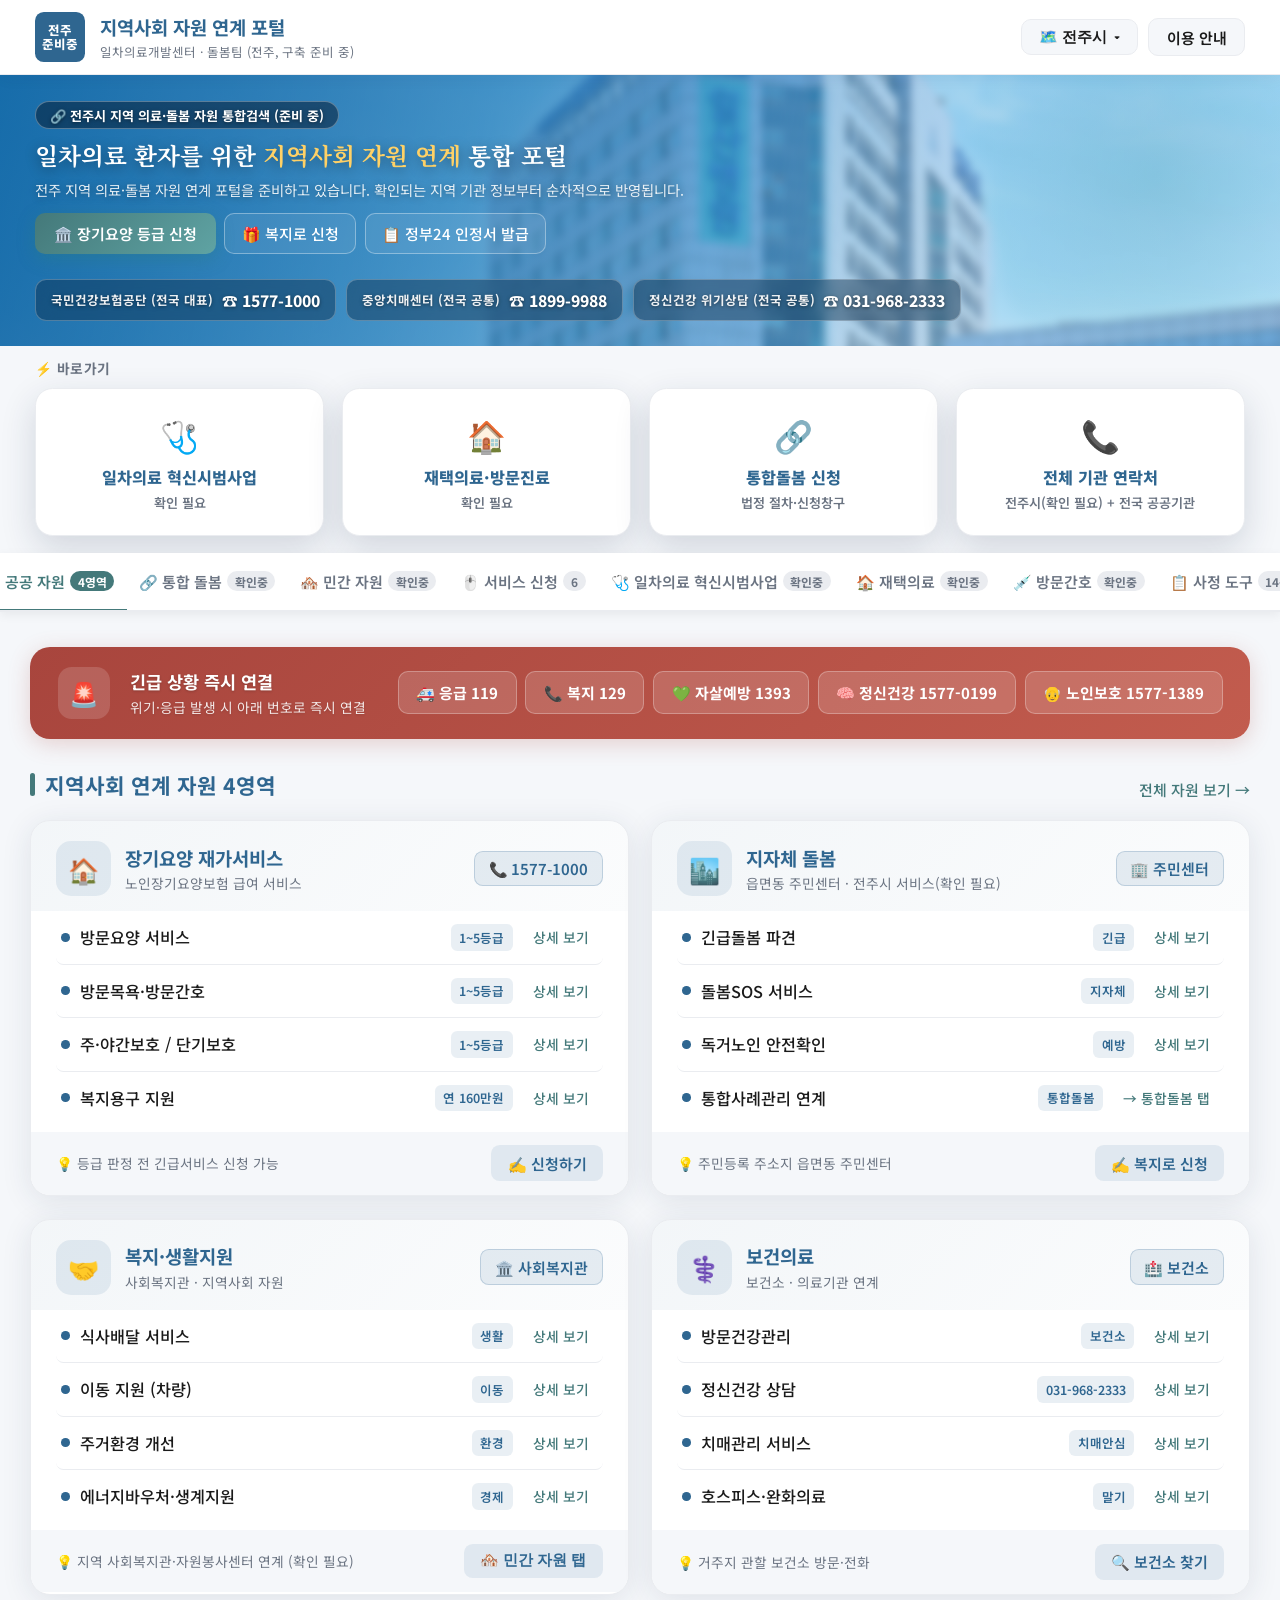
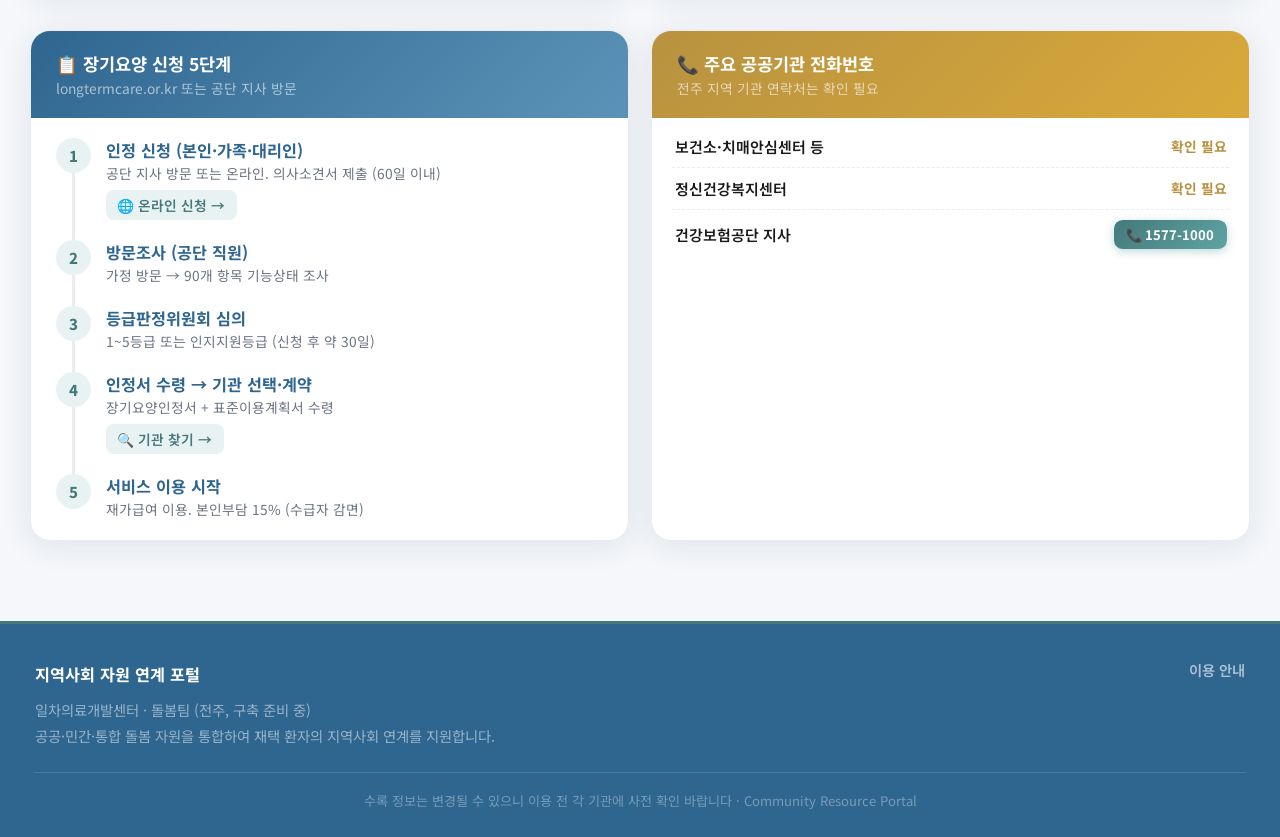
==== jeonju/index.html @ 1f4e1d6c "전주 지역 포털 틀(skeleton) 추가 - jeonju/index.html 신규 생성 — shared.css/shared.js 재사용 - 전주 지역 참여의원·방문간호센터 데이터" ====
<!DOCTYPE html>
<html lang="ko">
<head>
<meta charset="UTF-8">
<meta name="viewport" content="width=device-width, initial-scale=1.0">
<title>전주시 지역사회 의료·돌봄 자원 통합검색 (준비 중) | 일차의료개발센터 돌봄팀</title>
<meta name="description" content="전주시 지역사회 의료·돌봄 자원 통합검색 포털입니다. 현재 구축 준비 중이며, 확인되는 지역 기관 정보부터 순차적으로 반영됩니다.">
<link rel="canonical" href="https://primarycarelink.kr/jeonju/">
<meta property="og:type" content="website">
<meta property="og:site_name" content="전주시 지역사회 의료·돌봄 자원 통합검색">
<meta property="og:title" content="전주시 지역사회 의료·돌봄 자원 통합검색 (준비 중) | 일차의료개발센터 돌봄팀">
<meta property="og:description" content="전주시 지역사회 의료·돌봄 자원 통합검색 포털입니다. 현재 구축 준비 중이며, 확인되는 지역 기관 정보부터 순차적으로 반영됩니다.">
<meta property="og:url" content="https://primarycarelink.kr/jeonju/">
<meta property="og:locale" content="ko_KR">
<meta property="og:image" content="https://primarycarelink.kr/data/images/og_share_card.png">
<meta property="og:image:width" content="1200">
<meta property="og:image:height" content="630">
<meta name="twitter:card" content="summary_large_image">
<meta name="twitter:title" content="전주시 지역사회 의료·돌봄 자원 통합검색 (준비 중) | 일차의료개발센터 돌봄팀">
<meta name="twitter:description" content="전주시 지역사회 의료·돌봄 자원 통합검색 포털입니다. 현재 구축 준비 중이며, 확인되는 지역 기관 정보부터 순차적으로 반영됩니다.">
<meta name="twitter:image" content="https://primarycarelink.kr/data/images/og_share_card.png">
<link href="https://fonts.googleapis.com/css2?family=Noto+Sans+KR:wght@300;400;500;600;700;900&family=Noto+Serif+KR:wght@400;600;700&display=swap" rel="stylesheet">
<link rel="stylesheet" href="/shared.css">
</head>
<body>

<!-- 건강장수 스크리닝 결과지 전용 인쇄 영역 (화면에는 숨김, 인쇄 시에만 노출) -->
<div id="hcs-print-area" class="hcs-print-only"></div>

<!-- ──────── HEADER ──────── -->
<header>
  <div class="logo">
    <div style="width:40px;height:40px;border-radius:7px;background:var(--navy);display:flex;align-items:center;justify-content:center;color:white;font-size:10px;font-weight:800;text-align:center;line-height:1.1;">전주<br>준비중</div>
    <div class="logo-text">
      <div class="t1">지역사회 자원 연계 포털</div>
      <div class="t2">일차의료개발센터 · 돌봄팀 (전주, 구축 준비 중)</div>
    </div>
  </div>
  <div class="header-right">
    <div class="region-sel-wrap" style="position:relative;">
      <button class="h-btn" id="regionSelBtn" onclick="toggleRegionPanel(event)" style="display:inline-flex;align-items:center;gap:5px;">🗺️ 전주시 <span id="regionCaret" style="font-size:9px;">▾</span></button>
      <div id="regionPanel" class="region-panel" style="display:none;">
        <div class="region-panel-hd">지역을 선택하세요</div>
        <div class="region-panel-sub">전주시는 현재 구축 준비 중입니다 — 고양시는 실제 정보를 제공하고 있어요</div>
        <div class="region-map">
          <div class="region-pin" style="left:40%;top:17%;" onclick="pickRegion('고양시', true, '/')"><span class="region-dot"></span><span class="region-label">고양시</span></div>
          <div class="region-pin" style="left:48%;top:23%;" onclick="pickRegion('서울 성북구', false)"><span class="region-dot"></span><span class="region-label">성북구</span></div>
          <div class="region-pin" style="left:30%;top:25%;" onclick="pickRegion('인천 계양구', false)"><span class="region-dot"></span><span class="region-label">계양구</span></div>
          <div class="region-pin active" style="left:46%;top:57%;" onclick="pickRegion('전북 전주시', false)"><span class="region-dot"></span><span class="region-label">전주시</span></div>
          <div class="region-pin" style="left:34%;top:68%;" onclick="pickRegion('광주광역시 북구', false)"><span class="region-dot"></span><span class="region-label">광주 북구</span></div>
          <div class="region-pin" style="left:16%;top:81%;" onclick="pickRegion('광주광역시 광산구', false)"><span class="region-dot"></span><span class="region-label">광산구</span></div>
          <div class="region-pin" style="left:66%;top:80%;" onclick="pickRegion('부산 서구', false)"><span class="region-dot"></span><span class="region-label">부산 서구</span></div>
          <div class="region-pin" style="left:26%;top:96%;" onclick="pickRegion('제주도', false)"><span class="region-dot"></span><span class="region-label">제주도</span></div>
        </div>
        <div id="regionToast" class="region-toast" style="display:none;"></div>
        <div class="region-panel-note">● 활성 지역 &nbsp;&nbsp; ○ 준비 중 지역 — 추가되는 대로 순차 공개 예정입니다</div>
      </div>
    </div>
    <a class="h-btn" onclick="openModal('guide')">이용 안내</a>
  </div>
</header>

<!-- ──────── HERO ──────── -->
<div class="hero">
  <div class="hero-photo-bg"></div>
  <div class="hero-overlay"></div>
  <div class="hero-inner">
    <div class="hero-top">
      <div class="hero-left">
        <div class="hero-badge">🔗 전주시 지역 의료·돌봄 자원 통합검색 (준비 중)</div>
        <h1>일차의료 환자를 위한 <span>지역사회 자원 연계</span> 통합 포털</h1>
        <p class="hero-desc">전주 지역 의료·돌봄 자원 연계 포털을 준비하고 있습니다. 확인되는 지역 기관 정보부터 순차적으로 반영됩니다.</p>
        <div class="hero-btns">
          <a class="btn-p" href="https://www.longtermcare.or.kr/npbs/u/b/101/openLtcRcgtAplyPttnChoice.web" target="_blank">🏛️ 장기요양 등급 신청</a>
          <a class="btn-o" href="https://www.bokjiro.go.kr" target="_blank">🎁 복지로 신청</a>
          <a class="btn-o" href="https://www.gov.kr/portal/service/serviceInfo/B55092800030" target="_blank">📋 정부24 인정서 발급</a>
        </div>
      </div>
      <div class="hero-right">
        <div class="hero-contacts">
        <div class="qc-card">
          <div class="hc-label">📞 장기요양 신청·문의</div>
          <div class="hc-name">국민건강보험공단 (전국 대표)</div>
          <a class="hc-tel" href="tel:1577-1000">☎ 1577-1000</a>
        </div>
        <div class="qc-card">
          <div class="hc-label">🧠 치매상담콜센터</div>
          <div class="hc-name">중앙치매센터 (전국 공통)</div>
          <a class="hc-tel" href="tel:1899-9988">☎ 1899-9988</a>
        </div>
        <div class="qc-card">
          <div class="hc-label">💚 정신건강 위기상담</div>
          <div class="hc-name">정신건강 위기상담 (전국 공통)</div>
          <a class="hc-tel" href="tel:031-968-2333">☎ 031-968-2333</a>
        </div>
        </div>
      </div>
    </div>
  </div>
</div>

<!-- ──────── 빠른 메뉴 (히어로 하단에 겹치는 카드 행) ──────── -->
<div class="quick-access">
  <div class="qa-label-hd">⚡ 바로가기</div>
  <div class="qa-inner">
    <a class="qa-card" onclick="switchTab('pilot', document.querySelector('.tab-btn[data-tab=&quot;pilot&quot;]'));document.querySelector('.tabs-wrap').scrollIntoView({behavior:'smooth'})">
      <div class="qa-ico">🩺</div>
      <div class="qa-label">일차의료 혁신시범사업</div>
      <div class="qa-sub">확인 필요</div>
    </a>
    <a class="qa-card" onclick="switchTab('homecare', document.querySelector('.tab-btn[data-tab=&quot;homecare&quot;]'));document.querySelector('.tabs-wrap').scrollIntoView({behavior:'smooth'})">
      <div class="qa-ico">🏠</div>
      <div class="qa-label">재택의료·방문진료</div>
      <div class="qa-sub">확인 필요</div>
    </a>
    <a class="qa-card" onclick="switchTab('integrated', document.querySelector('.tab-btn[data-tab=&quot;integrated&quot;]'));document.querySelector('.tabs-wrap').scrollIntoView({behavior:'smooth'})">
      <div class="qa-ico">🔗</div>
      <div class="qa-label">통합돌봄 신청</div>
      <div class="qa-sub">법정 절차·신청창구</div>
    </a>
    <a class="qa-card" onclick="openModal('allContacts')">
      <div class="qa-ico">📞</div>
      <div class="qa-label">전체 기관 연락처</div>
      <div class="qa-sub">전주시(확인 필요) + 전국 공공기관</div>
    </a>
  </div>
</div>

<!-- ──────── TABS ──────── -->
<div class="tabs-wrap">
  <div class="tabs-inner">
    <button class="tab-btn active" data-tab="public" onclick="switchTab('public', this)">🏛️ 공공 자원 <span class="tab-count">4영역</span></button>
    <button class="tab-btn" data-tab="integrated" onclick="switchTab('integrated', this)">🔗 통합 돌봄 <span class="tab-count">확인중</span></button>
    <button class="tab-btn" data-tab="private" onclick="switchTab('private', this)">🏘️ 민간 자원 <span class="tab-count">확인중</span></button>
    <button class="tab-btn" data-tab="apply" onclick="switchTab('apply', this)">🖱️ 서비스 신청 <span class="tab-count">6</span></button>
    <button class="tab-btn" data-tab="pilot" onclick="switchTab('pilot', this)">🩺 일차의료 혁신시범사업 <span class="tab-count">확인중</span></button>
    <button class="tab-btn" data-tab="homecare" onclick="switchTab('homecare', this)">🏠 재택의료 <span class="tab-count">확인중</span></button>
    <button class="tab-btn" data-tab="visiting-nursing" onclick="switchTab('visiting-nursing', this)">💉 방문간호 <span class="tab-count">확인중</span></button>
    <button class="tab-btn" data-tab="assess" onclick="switchTab('assess', this)">📋 사정 도구 <span class="tab-count" id="assess-count-badge">14종</span></button>
  </div>
</div>

<!-- ──────── MAIN ──────── -->
<div class="main">

<!-- ━━━━━━━━━━━━━━━━━━━━━ 시범사업 참여 의원 TAB (§4-1 신설) ━━━━━━━━━━━━━━━━━━━━━ -->
<div class="tab-panel" id="tab-pilot">

  <!-- 안내 배너 -->
  <div class="hc-banner">
    <div class="hc-banner-icon">🩺</div>
    <div class="hc-banner-body">
      <div class="hc-banner-title">일차의료 혁신 시범사업 참여 의원 (12개소)</div>
      <div class="hc-banner-desc">전주 지역 일차의료 혁신 시범사업 참여 의원 명단은 아직 확인되지 않았습니다. <span style="color:var(--gold);font-weight:700;">확인 필요</span> — 거점지원기관과 참여 의원이 확인되는 대로 반영됩니다.</div>
      <div class="hc-banner-meta">
        <div class="hc-bm-item">📅 기준일 <b id="pc-asof">-</b></div>
        <div class="hc-bm-item">🏥 거점 <b>확인 필요</b></div>
        <div class="hc-bm-item">📚 출처 <b>일차의료개발센터 제공 명단</b></div>
        <div class="hc-bm-item">🔍 <a href="https://www.hira.or.kr/ra/spclMgtAdmInfm/spclMgtAdmInfm.do?pgmid=HIRAA030003000000" target="_blank" style="color:var(--navy-light);font-weight:700;text-decoration:underline;">전국 참여기관 추가 검색 (건강보험심사평가원)</a></div>
      </div>
      <div class="hc-banner-docs">
        📎 첨부파일
        <a class="doc-pill" href="/data/docs/primary_care_innovation_pilot_guideline_2026-09.pdf" download>📄 일차의료 혁신 시범사업 운영지침 (2026.9)</a>
      </div>
      <div style="margin-top:14px;padding-top:14px;border-top:1px dashed var(--gray-200);display:flex;gap:14px;align-items:center;flex-wrap:wrap;">
        <img src="/data/images/myhealth_record_app_qr.png" alt="나의건강기록 앱 설치 QR코드" style="width:104px;height:auto;border:1px solid var(--gray-200);border-radius:8px;flex-shrink:0;background:white;padding:3px;">
        <div style="min-width:0;flex:1;">
          <div style="font-size:12.5px;font-weight:700;color:var(--navy);margin-bottom:4px;">📱 참여 환자 필수 설치 — 나의건강기록 앱</div>
          <div style="font-size:11.5px;color:var(--gray-400);line-height:1.6;margin-bottom:6px;">시범사업 참여 환자는 본인 동의 기반 의료데이터 연계를 위해 '나의건강기록' 앱 설치·가입·동의가 필수입니다 (2G 등 설치 불가 단말기 사용자는 제외). QR 또는 아래 링크로 설치 안내를 확인하세요.</div>
          <div style="display:flex;gap:8px;flex-wrap:wrap;">
            <a class="doc-pill" href="https://www.myhealthway.go.kr/portal/" target="_blank">🌐 건강정보 고속도로</a>
            <a class="doc-pill" href="https://play.google.com/store/apps/details?id=or.kr.khis.phr" target="_blank">🤖 안드로이드</a>
            <a class="doc-pill" href="https://apps.apple.com/kr/app/id1580017428" target="_blank">🍎 아이폰</a>
          </div>
        </div>
      </div>
    </div>
  </div>

  <!-- 탭 내 빠른 이동 -->
  <div style="display:flex;gap:6px;flex-wrap:wrap;margin-bottom:18px;">
    <button class="hc-fbtn" onclick="document.getElementById('pc-sec-org').scrollIntoView({behavior:'smooth'})">🏥 기관안내</button>
    <button class="hc-fbtn" onclick="pcShowBizInfo()">📋 사업안내</button>
    <button class="hc-fbtn" onclick="document.getElementById('pc-sec-form').scrollIntoView({behavior:'smooth'})">📝 연계서식</button>
  </div>

  <!-- 사업안내 — 환자 중심 일차의료 서비스 제공 흐름도 (기본 접힘) -->
  <div id="pc-sec-biz" class="pc-cat-band" onclick="toggleBizInfo()" style="cursor:pointer;display:flex;justify-content:space-between;align-items:center;">
    <span>📋 사업안내</span><span id="pc-biz-arrow" style="font-size:11px;font-weight:600;">▶ 펼쳐서 보기</span>
  </div>
  <div id="pc-biz-content" style="display:none;">
  <div class="sec-hd"><div class="sec-title">🗺️ 환자 중심 일차의료 서비스 제공 흐름도</div></div>
  <div class="discharge-flow" style="margin-bottom:24px;">
    <p style="font-size:12px;color:var(--gray-400);margin-bottom:18px;">운영지침 기준 시범사업 참여 의원의 표준 진료 흐름입니다</p>
    <div class="discharge-steps">
      <div class="ds-step ds-step-c" style="--ds-c:var(--teal);">
        <div class="ds-circle bg-ts" style="border-color:var(--teal)">🤝</div>
        <div class="ds-title">① 환자 등록</div>
        <div class="ds-desc">동의서 작성</div>
        <div class="ds-meta">🏥 환자 등록</div>
      </div>
      <div class="ds-step ds-step-c" style="--ds-c:var(--purple);">
        <div class="ds-circle bg-ps" style="border-color:var(--purple)">📋</div>
        <div class="ds-title">② 포괄평가·계획수립</div>
        <div class="ds-desc">HCC 환자분류</div>
        <div class="ds-meta">🏢 거점: 계획수립 지원(다학제)</div>
      </div>
      <div class="ds-step ds-step-wide ds-step-c" style="--ds-c:var(--orange);">
        <div class="ds-title" style="margin-bottom:10px;">③ 건강·질환 관리</div>
        <div class="ds-subgrid">
          <div class="ds-subitem"><div class="ds-subitem-ico">🏃</div><div class="ds-subitem-lbl">건강예방<br>관리</div></div>
          <div class="ds-subitem"><div class="ds-subitem-ico">💊</div><div class="ds-subitem-lbl">질환/약물<br>관리</div></div>
          <div class="ds-subitem"><div class="ds-subitem-ico">📞</div><div class="ds-subitem-lbl">생활습관<br>관리</div></div>
          <div class="ds-subitem"><div class="ds-subitem-ico">🔁</div><div class="ds-subitem-lbl">진료의뢰/<br>연계</div></div>
          <div class="ds-subitem"><div class="ds-subitem-ico">🏠</div><div class="ds-subitem-lbl">방문서비스</div></div>
        </div>
      </div>
      <div class="ds-step ds-step-c" style="--ds-c:var(--navy);">
        <div class="ds-circle" style="background:rgba(47,102,144,.1);border-color:var(--navy)">🔗</div>
        <div class="ds-title">④ 지역사회 자원연계</div>
        <div class="ds-desc">돌봄 등 지역사회 자원 활용</div>
        <div class="ds-meta">🏥 자원 '차림표' 안내</div>
      </div>
    </div>
  </div>

  <!-- 사업안내 — 일차의료 제공 서비스 6종 (운영지침 기준) -->
  <div class="sec-hd"><div class="sec-title">🩺 일차의료 제공 서비스 (운영지침 기준 6종)</div></div>
  <div class="ic-service-grid" style="margin-bottom:24px;">
    <div class="ic-svc-card">
      <div class="ic-svc-ico">🏃</div>
      <div class="ic-svc-title">① 건강·예방관리</div>
      <div class="ic-svc-desc">건강검진 수검 독려·결과 상담, 연령·상태별 예방접종 안내, 적정 의료이용 기관 안내</div>
      <div class="ic-svc-tags"><span class="ic-tag bg-ts tc">예방</span><span class="ic-tag bg-ps pc">상담</span></div>
    </div>
    <div class="ic-svc-card">
      <div class="ic-svc-ico">💊</div>
      <div class="ic-svc-title">② 질환·약물 관리</div>
      <div class="ic-svc-desc">중복 처방·약물 상호작용 점검(DUR 활용), 복약 방법 교육 등 종합 약물 관리</div>
      <div class="ic-svc-tags"><span class="ic-tag bg-gds gdc">약물</span><span class="ic-tag bg-ts tc">관리</span></div>
    </div>
    <div class="ic-svc-card">
      <div class="ic-svc-ico">👥</div>
      <div class="ic-svc-title">③ 다학제 팀 교육·상담</div>
      <div class="ic-svc-desc">질환·운동·영양 등 생활습관 자가관리 1:1·1:N 교육, 가정 내 혈압·혈당 측정법 교육</div>
      <div class="ic-svc-tags"><span class="ic-tag bg-ps pc">교육</span><span class="ic-tag bg-cs cc">다학제</span></div>
    </div>
    <div class="ic-svc-card">
      <div class="ic-svc-ico">📞</div>
      <div class="ic-svc-title">④ 비대면 환자 관리</div>
      <div class="ic-svc-desc">전화·문자 등 쌍방향 비대면 상담, 생활습관 실천 모니터링, 야간·휴일 응급상황 1차 대응</div>
      <div class="ic-svc-tags"><span class="ic-tag bg-gs gc">비대면</span><span class="ic-tag bg-ps pc">모니터링</span></div>
    </div>
    <div class="ic-svc-card">
      <div class="ic-svc-ico">🔁</div>
      <div class="ic-svc-title">⑤ 적정기관 연계·조정</div>
      <div class="ic-svc-desc">거점지원기관과 직통 연락망 구축, 신속진료체계(Fast-track) 연계, 상위병원 퇴원 후 후속관리</div>
      <div class="ic-svc-tags"><span class="ic-tag bg-cs cc">연계</span><span class="ic-tag bg-ts tc">거점</span></div>
    </div>
    <div class="ic-svc-card">
      <div class="ic-svc-ico">🏠</div>
      <div class="ic-svc-title">⑥ 방문진료·간호</div>
      <div class="ic-svc-desc">거동불편·와상환자, 퇴원 후 집중관리 필요 환자 등에 방문진료·간호 제공</div>
      <div class="ic-svc-tags"><span class="ic-tag bg-gds gdc">방문</span><span class="ic-tag bg-gs gc">재택</span></div>
    </div>
  </div>
  <div class="ic-diagram-note" style="margin-bottom:24px;">📚 출처: 지역사회 일차의료 혁신 시범사업 운영지침(2026.9) — 자세한 내용은 위 첨부파일 참고</div>
  </div><!-- /pc-biz-content -->

  <!-- 통계 + 필터 바 -->
  <div id="pc-sec-org" class="pc-cat-band">🏥 기관안내</div>
  <div class="hc-statbar">
    <div class="hc-filter-row" style="flex-direction:column;align-items:stretch;gap:10px;border-top:none;padding-top:0;">
      <div class="pc-model-seg">
        <button class="pc-model-opt active" data-filter="model" data-val="협력" onclick="pcFilter('model','협력',this)">🏥 협력모형 (12)</button>
        <button class="pc-model-opt" data-filter="model" data-val="단독" onclick="pcFilter('model','단독',this)">🩺 단독모형 (1)</button>
      </div>
      <div class="pc-dist-row">
        <button class="hc-fbtn pc-dist-btn active" data-filter="dist" data-val="all" onclick="pcFilter('dist','all',this)">전체 구</button>
        <button class="hc-fbtn pc-dist-btn" data-filter="dist" data-val="덕양구" onclick="pcFilter('dist','덕양구',this)">덕양구</button>
        <button class="hc-fbtn pc-dist-btn" data-filter="dist" data-val="완산구" onclick="pcFilter('dist','완산구',this)">완산구</button>
        <button class="hc-fbtn pc-dist-btn" data-filter="dist" data-val="덕진구" onclick="pcFilter('dist','덕진구',this)">덕진구</button>
      </div>
    </div>
  </div>

  <div class="vn-toolbar">
    <input type="text" class="vn-search" id="pc-search-input" placeholder="🔍 병원명, 지역, 주소 검색" oninput="pcSearch(this.value)">
    <button class="pc-download-btn" onclick="pcDownloadCSV()">📥 다운로드</button>
  </div>

  <!-- 의원 리스트 (JS 렌더링) -->
  <div id="pc-render" style="padding:30px;text-align:center;color:var(--gray-400);font-size:12px;">불러오는 중…</div>

  <!-- 지역사회 자원 연계 서식 ([별지 제12호 서식] 연동) -->
  <div id="pc-sec-form" class="pc-cat-band">📝 연계서식</div>
  <div class="chk-card" style="margin-top:18px;">
    <div class="chk-hd ref-hd" style="display:flex;align-items:center;justify-content:space-between;gap:12px;flex-wrap:wrap;">
      <div><h3>📋 지역사회 자원 연계 서식</h3><p>[별지 제12호 서식] 연계 기관·사업 — 항목을 클릭하면 서식 상세 내용을 펼쳐 볼 수 있고, 화살표를 누르면 관련 정보로 바로 이동합니다</p></div>
      <a class="pc-download-btn" href="/data/docs/community_resource_linkage_form_12.pdf" target="_blank" style="text-decoration:none;white-space:nowrap;">🖨️ 공식 서식 인쇄(PDF)</a>
    </div>
    <div class="chk-body">

      <div class="ref-item2"><div class="ref-num">①</div><div class="ref-cont2" onclick="icToggleDetail(this,'rd1')"><div class="ref-ti">치매안심센터 <span class="ref-caret">▾</span></div><div class="ref-sub">치매 선별검사·등록관리·가족 지원</div></div><span class="ref-arrow2" onclick="openModal('dementia')">상세 보기 ›</span></div>
      <div class="ref-detail" id="rd1">
        <div class="ref-detail-ln">□ 치매안심센터 등록 안내 등 ※ 치매상담콜센터 ☎ <a href="tel:1899-9988">1899-9988</a></div>
        <div class="ref-detail-sub">(대상자 등록서비스, 치매조기검진서비스, 치매치료비지원, 배회인식표 제공, 조호물품 제공, 가족휴가제, 치매예방교실, 인지강화교실 등)</div>
      </div>

      <div class="ref-item2"><div class="ref-num">②</div><div class="ref-cont2" onclick="icToggleDetail(this,'rd2')"><div class="ref-ti">기초정신건강복지센터 <span class="ref-caret">▾</span></div><div class="ref-sub">정신건강 상담·사례관리</div></div><span class="ref-arrow2" onclick="openModal('mental')">상세 보기 ›</span></div>
      <div class="ref-detail" id="rd2">
        <div class="ref-detail-ln">□ 정신건강증진센터 안내 등 ※ 정신건강 위기상담전화 ☎ <a href="tel:1577-0199">1577-0199</a></div>
        <div class="ref-detail-sub">(맞춤형 마을건강센터, 정신질환자 조기발견, 사례관리 등)</div>
      </div>

      <div class="ref-item2"><div class="ref-num">③</div><div class="ref-cont2" onclick="icToggleDetail(this,'rd3')"><div class="ref-ti">다제약물관리사업 <span class="ref-caret">▾</span></div><div class="ref-sub">다약제 복용 점검·조정</div></div><span class="ref-arrow2" onclick="openModal('polypharmacy')">상세 보기 ›</span></div>
      <div class="ref-detail" id="rd3">
        <div class="ref-detail-ln">○ 다제약물관리사업 지역사회 모형 안내 ☎ <a href="tel:1577-1000">1577-1000</a></div>
        <div class="ref-detail-ln" style="margin-top:8px;">○ 다제약물관리사업 병원모형 연계</div>
      </div>

      <div class="ref-item2"><div class="ref-num">④</div><div class="ref-cont2" onclick="icToggleDetail(this,'rd4')"><div class="ref-ti">건강관리·예방사업 <span class="ref-caret">▾</span></div><div class="ref-sub">보건소 방문건강관리</div></div><span class="ref-arrow2" onclick="openModal('visit_health')">상세 보기 ›</span></div>
      <div class="ref-detail" id="rd4">
        <div class="ref-detail-sub">(예: 건강관리 사업, AI·IoT사업, 교육강좌 등)</div>
        <div class="ref-detail-ln" style="margin-top:4px;">□ 보건소　□ 행정복지센터　□ 관할 지자체(시청·구청·군청 등)</div>
      </div>

      <div class="ref-item2"><div class="ref-num">⑤</div><div class="ref-cont2" onclick="icToggleDetail(this,'rd5')"><div class="ref-ti">장기요양 인정신청 및 관련 제도 안내 <span class="ref-caret">▾</span></div><div class="ref-sub">신청 5단계 바로가기</div></div><span class="ref-arrow2" onclick="switchTab('public', document.querySelector('.tab-btn[data-tab=&quot;public&quot;]'));setTimeout(()=>icScrollTo('.proc-card'),350)">→ 공공 자원 탭 이동 ›</span></div>
      <div class="ref-detail" id="rd5">
        <div class="ref-detail-ln">□ 장기요양 인정신청 및 관련 제도 안내 ☎ <a href="tel:1577-1000">1577-1000</a></div>
        <div class="ref-detail-sub">(방문요양, 방문목욕, 주·야간보호, 단기보호, 복지용구 등)</div>
        <div class="ref-detail-ln" style="margin-top:4px;">□ 행정복지센터　□ 관할 지자체(시청·구청·군청 등)</div>
      </div>

      <div class="ref-item2"><div class="ref-num">⑥</div><div class="ref-cont2" onclick="icToggleDetail(this,'rd6')"><div class="ref-ti">일상생활돌봄 <span class="ref-caret">▾</span></div><div class="ref-sub">긴급돌봄·돌봄SOS·독거노인 안전확인</div></div><span class="ref-arrow2" onclick="switchTab('public', document.querySelector('.tab-btn[data-tab=&quot;public&quot;]'));setTimeout(()=>icScrollTo('#dom-livelihood'),350)">→ 공공 자원 탭 이동 ›</span></div>
      <div class="ref-detail" id="rd6">
        <div class="ref-detail-ln">□ 노인맞춤돌봄서비스(행정복지센터)</div>
        <div class="ref-detail-sub">(a) 안전지원(안부확인/안전점검/정보제공 서비스) · (b) 사회참여(여가활동/자조모임) · (c) 생활교육(인지활동/건강·영양교육 등) · (d) 일상생활지원(가사동원/신변돌봄 등) · (e) 특화서비스(자원연계 등) · (f) 보훈 단기가사(위기관리 단기집중 서비스 — 실행 가족돌봄위원회)</div>
        <div class="ref-detail-ln" style="margin-top:8px;">□ 가사·식사 지원 <span style="font-weight:400;color:var(--gray-400);">(□보건소 □행정복지센터 □관할 지자체)</span></div>
        <div class="ref-detail-ln">□ 개인위생 지원 <span style="font-weight:400;color:var(--gray-400);">(□보건소 □행정복지센터 □관할 지자체)</span></div>
        <div class="ref-detail-ln">□ 이동 지원 <span style="font-weight:400;color:var(--gray-400);">(□보건소 □행정복지센터 □관할 지자체)</span></div>
      </div>

      <div class="ref-item2"><div class="ref-num">⑦</div><div class="ref-cont2" onclick="icToggleDetail(this,'rd7')"><div class="ref-ti">기타 <span class="ref-caret">▾</span></div><div class="ref-sub">그 외 서비스 신청 안내</div></div><span class="ref-arrow2" onclick="switchTab('apply', document.querySelector('.tab-btn[data-tab=&quot;apply&quot;]'))">→ 서비스 신청 탭</span></div>
      <div class="ref-detail" id="rd7">
        <div class="ref-detail-ln">□ 돌봄통합사업 신청 <span style="font-weight:400;color:var(--gray-400);">(□행정복지센터 □건강보험공단)</span></div>
        <div class="ref-detail-ln">□ 장애인 지원 서비스 <span style="font-weight:400;color:var(--gray-400);">(□보건소 □행정복지센터 □관할 지자체)</span></div>
        <div class="ref-detail-ln">□ 주거환경개선 <span style="font-weight:400;color:var(--gray-400);">(□보건소 □행정복지센터 □관할 지자체)</span></div>
        <div class="ref-detail-ln">□ 기타 ( 　　　　 )</div>
      </div>

    </div>
  </div>

  <!-- 하단 안내 -->
  <div style="background:rgba(200,146,26,.07);border:1px solid rgba(200,146,26,.25);border-radius:11px;padding:14px 18px;margin-top:18px;font-size:11.5px;color:var(--text);line-height:1.7;">
    <b style="color:var(--gold);">💡 활용 안내</b><br>
    ① 환자 등록 → 건강위험평가 → 케어플랜 → 다학제팀 교육·상담 → 지역사회 연계의 흐름에서, 센터는 참여 의원의 <b>의뢰를 받아 본 포털의 자원과 연결</b>하는 거점 역할을 합니다.<br>
    ② 등록 대상(50세 이상 등)·관할 참여의원 이용 여부는 환자별로 직접 확인이 필요합니다.<br>
    ③ 구·주소 등 "확인 필요" 항목은 센터가 명단을 확정하는 대로 갱신됩니다. 전화 연결 전 반드시 소속 의원명을 먼저 확인해 주세요.
  </div>

</div><!-- /tab-pilot -->

<!-- ════════════════════════════
     탭 1: 공공 자원
════════════════════════════ -->
<div class="tab-panel active" id="tab-public">

  <!-- 긴급 배너 -->
  <div class="emg-banner">
    <div class="emg-icon">🚨</div>
    <div class="emg-text"><h3>긴급 상황 즉시 연결</h3><p>위기·응급 발생 시 아래 번호로 즉시 연결</p></div>
    <div class="emg-tels">
      <a class="emg-tel" href="tel:119">🚑 응급 119</a>
      <a class="emg-tel" href="tel:129">📞 복지 129</a>
      <a class="emg-tel" href="tel:1393">💚 자살예방 1393</a>
      <a class="emg-tel" href="tel:1577-0199">🧠 정신건강 1577-0199</a>
      <a class="emg-tel" href="tel:1577-1389">👴 노인보호 1577-1389</a>
    </div>
  </div>

  <!-- 4영역 카드 -->
  <div class="sec-hd">
    <div class="sec-title">지역사회 연계 자원 4영역</div>
    <a class="sec-link" onclick="openModal('allResources')">전체 자원 보기 →</a>
  </div>
  <div class="domain-grid mono-accent">

    <div class="dom-card">
      <div class="dom-hd" style="background:linear-gradient(135deg,rgba(42,127,127,.06),rgba(42,127,127,.02));">
        <div class="dom-ico bg-ts">🏠</div>
        <div><div class="dom-ti">장기요양 재가서비스</div><div class="dom-sub">노인장기요양보험 급여 서비스</div></div>
        <a class="dom-tel bg-ts tc" href="tel:1577-1000" style="border:1px solid rgba(42,127,127,.2);">📞 1577-1000</a>
      </div>
      <div class="dom-items">
        <div class="dom-item" onclick="openModal('visiting')"><div class="di-l"><div class="di-dot" style="background:var(--teal)"></div><div class="di-nm">방문요양 서비스</div></div><span class="di-tag bg-ts tc">1~5등급</span><span class="di-lk">상세 보기</span></div>
        <div class="dom-item" onclick="openModal('bath')"><div class="di-l"><div class="di-dot" style="background:var(--teal)"></div><div class="di-nm">방문목욕·방문간호</div></div><span class="di-tag bg-ts tc">1~5등급</span><span class="di-lk">상세 보기</span></div>
        <div class="dom-item" onclick="openModal('daycare')"><div class="di-l"><div class="di-dot" style="background:var(--teal)"></div><div class="di-nm">주·야간보호 / 단기보호</div></div><span class="di-tag bg-ts tc">1~5등급</span><span class="di-lk">상세 보기</span></div>
        <div class="dom-item" onclick="openModal('welfare_tool')"><div class="di-l"><div class="di-dot" style="background:var(--teal)"></div><div class="di-nm">복지용구 지원</div></div><span class="di-tag bg-ts tc">연 160만원</span><span class="di-lk">상세 보기</span></div>
      </div>
      <div class="dom-ft"><span class="dom-ft-txt">💡 등급 판정 전 긴급서비스 신청 가능</span><a class="dom-apply bg-ts tc" href="https://www.longtermcare.or.kr/npbs/u/b/101/openLtcRcgtAplyPttnChoice.web" target="_blank">✍️ 신청하기</a></div>
    </div>

    <div class="dom-card" id="dom-livelihood">
      <div class="dom-hd" style="background:linear-gradient(135deg,rgba(106,74,138,.06),rgba(106,74,138,.02));">
        <div class="dom-ico bg-ps">🏙️</div>
        <div><div class="dom-ti">지자체 돌봄</div><div class="dom-sub">읍면동 주민센터 · 전주시 서비스(확인 필요)</div></div>
        <span class="dom-tel bg-ps pc" style="border:1px solid rgba(106,74,138,.2);">🏢 주민센터</span>
      </div>
      <div class="dom-items">
        <div class="dom-item" onclick="openModal('emergency_care')"><div class="di-l"><div class="di-dot" style="background:var(--purple)"></div><div class="di-nm">긴급돌봄 파견</div></div><span class="di-tag bg-ps pc">긴급</span><span class="di-lk">상세 보기</span></div>
        <div class="dom-item" onclick="openModal('care_sos')"><div class="di-l"><div class="di-dot" style="background:var(--purple)"></div><div class="di-nm">돌봄SOS 서비스</div></div><span class="di-tag bg-ps pc">지자체</span><span class="di-lk">상세 보기</span></div>
        <div class="dom-item" onclick="openModal('elderly_check')"><div class="di-l"><div class="di-dot" style="background:var(--purple)"></div><div class="di-nm">독거노인 안전확인</div></div><span class="di-tag bg-ps pc">예방</span><span class="di-lk">상세 보기</span></div>
        <div class="dom-item" onclick="switchTab('integrated', document.querySelector('.tab-btn[data-tab=&quot;integrated&quot;]'));document.querySelector('.tabs-wrap').scrollIntoView()"><div class="di-l"><div class="di-dot" style="background:var(--purple)"></div><div class="di-nm">통합사례관리 연계</div></div><span class="di-tag bg-ps pc">통합돌봄</span><span class="di-lk">→ 통합돌봄 탭</span></div>
      </div>
      <div class="dom-ft"><span class="dom-ft-txt">💡 주민등록 주소지 읍면동 주민센터</span><a class="dom-apply bg-ps pc" href="https://www.bokjiro.go.kr" target="_blank">✍️ 복지로 신청</a></div>
    </div>

    <div class="dom-card">
      <div class="dom-hd" style="background:linear-gradient(135deg,rgba(58,122,90,.06),rgba(58,122,90,.02));">
        <div class="dom-ico bg-gs">🤝</div>
        <div><div class="dom-ti">복지·생활지원</div><div class="dom-sub">사회복지관 · 지역사회 자원</div></div>
        <span class="dom-tel bg-gs gc" style="border:1px solid rgba(58,122,90,.2);">🏛️ 사회복지관</span>
      </div>
      <div class="dom-items">
        <div class="dom-item" onclick="openModal('meal')"><div class="di-l"><div class="di-dot" style="background:var(--green)"></div><div class="di-nm">식사배달 서비스</div></div><span class="di-tag bg-gs gc">생활</span><span class="di-lk">상세 보기</span></div>
        <div class="dom-item" onclick="openModal('transport')"><div class="di-l"><div class="di-dot" style="background:var(--green)"></div><div class="di-nm">이동 지원 (차량)</div></div><span class="di-tag bg-gs gc">이동</span><span class="di-lk">상세 보기</span></div>
        <div class="dom-item" onclick="openModal('housing')"><div class="di-l"><div class="di-dot" style="background:var(--green)"></div><div class="di-nm">주거환경 개선</div></div><span class="di-tag bg-gs gc">환경</span><span class="di-lk">상세 보기</span></div>
        <div class="dom-item" onclick="openModal('energy')"><div class="di-l"><div class="di-dot" style="background:var(--green)"></div><div class="di-nm">에너지바우처·생계지원</div></div><span class="di-tag bg-gs gc">경제</span><span class="di-lk">상세 보기</span></div>
      </div>
      <div class="dom-ft"><span class="dom-ft-txt">💡 지역 사회복지관·자원봉사센터 연계 (확인 필요)</span><button class="dom-apply bg-gs gc" style="border:none;cursor:pointer;" onclick="switchTab('private', document.querySelector('.tab-btn[data-tab=&quot;private&quot;]'));document.querySelector('.tabs-wrap').scrollIntoView()">🏘️ 민간 자원 탭</button></div>
    </div>

    <div class="dom-card">
      <div class="dom-hd" style="background:linear-gradient(135deg,rgba(200,151,42,.06),rgba(200,151,42,.02));">
        <div class="dom-ico bg-gds">⚕️</div>
        <div><div class="dom-ti">보건의료</div><div class="dom-sub">보건소 · 의료기관 연계</div></div>
        <span class="dom-tel bg-gds gdc" style="border:1px solid rgba(200,151,42,.2);">🏥 보건소</span>
      </div>
      <div class="dom-items">
        <div class="dom-item" onclick="openModal('visit_health')"><div class="di-l"><div class="di-dot" style="background:var(--gold)"></div><div class="di-nm">방문건강관리</div></div><span class="di-tag bg-gds gdc">보건소</span><span class="di-lk">상세 보기</span></div>
        <div class="dom-item" onclick="openModal('mental')"><div class="di-l"><div class="di-dot" style="background:var(--gold)"></div><div class="di-nm">정신건강 상담</div></div><span class="di-tag bg-gds gdc">031-968-2333</span><span class="di-lk">상세 보기</span></div>
        <div class="dom-item" onclick="openModal('dementia')"><div class="di-l"><div class="di-dot" style="background:var(--gold)"></div><div class="di-nm">치매관리 서비스</div></div><span class="di-tag bg-gds gdc">치매안심</span><span class="di-lk">상세 보기</span></div>
        <div class="dom-item" onclick="openModal('hospice')"><div class="di-l"><div class="di-dot" style="background:var(--gold)"></div><div class="di-nm">호스피스·완화의료</div></div><span class="di-tag bg-gds gdc">말기</span><span class="di-lk">상세 보기</span></div>
      </div>
      <div class="dom-ft"><span class="dom-ft-txt">💡 거주지 관할 보건소 방문·전화</span><a class="dom-apply bg-gds gdc" href="https://health.kdca.go.kr" target="_blank">🔍 보건소 찾기</a></div>
    </div>

  </div><!-- /domain-grid -->

  <!-- 장기요양 절차 + 체크리스트 -->
  <div class="bottom-row">
    <div class="proc-card">
      <div class="proc-hd"><h3>📋 장기요양 신청 5단계</h3><p>longtermcare.or.kr 또는 공단 지사 방문</p></div>
      <div class="proc-steps">
        <div class="st-item"><div class="st-num bg-ts tc">1</div><div class="st-cont"><div class="st-ti">인정 신청 (본인·가족·대리인)</div><div class="st-desc">공단 지사 방문 또는 온라인. 의사소견서 제출 (60일 이내)</div><a class="st-act bg-ts tc" href="https://www.longtermcare.or.kr/npbs/u/b/101/openLtcRcgtAplyPttnChoice.web" target="_blank">🌐 온라인 신청 →</a></div></div>
        <div class="st-item"><div class="st-num bg-ts tc">2</div><div class="st-cont"><div class="st-ti">방문조사 (공단 직원)</div><div class="st-desc">가정 방문 → 90개 항목 기능상태 조사</div></div></div>
        <div class="st-item"><div class="st-num bg-ts tc">3</div><div class="st-cont"><div class="st-ti">등급판정위원회 심의</div><div class="st-desc">1~5등급 또는 인지지원등급 (신청 후 약 30일)</div></div></div>
        <div class="st-item"><div class="st-num bg-ts tc">4</div><div class="st-cont"><div class="st-ti">인정서 수령 → 기관 선택·계약</div><div class="st-desc">장기요양인정서 + 표준이용계획서 수령</div><a class="st-act bg-ts tc" href="https://www.longtermcare.or.kr" target="_blank">🔍 기관 찾기 →</a></div></div>
        <div class="st-item"><div class="st-num bg-ts tc">5</div><div class="st-cont"><div class="st-ti">서비스 이용 시작</div><div class="st-desc">재가급여 이용. 본인부담 15% (수급자 감면)</div></div></div>
      </div>
    </div>
    <div class="chk-card">
      <div class="chk-hd" style="background:linear-gradient(135deg,var(--gold),#d9a93a);"><h3>📞 주요 공공기관 전화번호</h3><p>전주 지역 기관 연락처는 확인 필요</p></div>
      <div class="chk-body" style="padding:6px 16px;">
        <div class="gy-mini-row"><span class="gy-mini-name">보건소·치매안심센터 등</span><span style="color:var(--gold);font-weight:700;font-size:11px;">확인 필요</span></div>
        <div class="gy-mini-row"><span class="gy-mini-name">정신건강복지센터</span><span style="color:var(--gold);font-weight:700;font-size:11px;">확인 필요</span></div>
        <div class="gy-mini-row"><span class="gy-mini-name">건강보험공단 지사</span><a class="hc-act tel" href="tel:1577-1000">📞 1577-1000</a></div>
      </div>
    </div>
  </div>

</div><!-- /tab-public -->


<!-- ════════════════════════════
     탭 2: 통합 돌봄
════════════════════════════ -->
<div class="tab-panel" id="tab-integrated">
<div class="chk-card" style="margin:18px 0;">
    <div class="chk-hd" style="background:linear-gradient(135deg,var(--gold),#d9a93a);"><h3>🚧 통합 돌봄 — 준비 중</h3><p>전주 지역 정보가 확인되는 대로 이 영역에 반영될 예정입니다.</p></div>
    <div class="chk-body">
      <div class="info-row"><div class="info-label">현재 상태</div><div class="info-val"><span style="color:var(--gold);font-weight:700;">확인 필요</span> — 아직 전주 지역의 실제 기관·서비스 정보가 확인되지 않았습니다.</div></div>
      <div class="info-row"><div class="info-label">전국 공통 제도</div><div class="info-val">장기요양·복지로 등 전국 공통 제도는 상단 "서비스 신청" 탭에서 확인하실 수 있습니다.</div></div>
    </div>
  </div>

</div><!-- /tab-integrated -->


<!-- ════════════════════════════
     탭 3: 민간 자원
════════════════════════════ -->
<div class="tab-panel" id="tab-private">
<div class="chk-card" style="margin:18px 0;">
    <div class="chk-hd" style="background:linear-gradient(135deg,var(--gold),#d9a93a);"><h3>🚧 민간 자원 — 준비 중</h3><p>전주 지역 정보가 확인되는 대로 이 영역에 반영될 예정입니다.</p></div>
    <div class="chk-body">
      <div class="info-row"><div class="info-label">현재 상태</div><div class="info-val"><span style="color:var(--gold);font-weight:700;">확인 필요</span> — 아직 전주 지역의 실제 기관·서비스 정보가 확인되지 않았습니다.</div></div>
      <div class="info-row"><div class="info-label">전국 공통 제도</div><div class="info-val">장기요양·복지로 등 전국 공통 제도는 상단 "서비스 신청" 탭에서 확인하실 수 있습니다.</div></div>
    </div>
  </div>

</div><!-- /tab-private -->


<!-- ════════════════════════════
     탭 4: 서비스 신청
════════════════════════════ -->
<div class="tab-panel" id="tab-apply">

  <div style="margin-bottom:20px;">
    <div class="sec-hd"><div class="sec-title">🔗 온라인 서비스 신청 바로가기</div><span style="font-size:12px;color:var(--gray-400);">클릭 시 해당 사이트로 이동</span></div>
    <div class="apply-grid">
      <a class="apply-card" href="https://www.longtermcare.or.kr/npbs/u/b/101/openLtcRcgtAplyPttnChoice.web" target="_blank" style="border-color:rgba(42,127,127,.28);">
        <div class="ac-ico">🏥</div><div class="ac-ti">장기요양 등급 신청</div>
        <div class="ac-desc">공단 홈페이지 — 신규·갱신 신청 (공동인증서 필요)</div>
        <div class="ac-badge bg-ts tc">longtermcare.or.kr</div>
      </a>
      <a class="apply-card" href="https://www.gov.kr/portal/service/serviceInfo/B55092800030" target="_blank" style="border-color:rgba(26,46,74,.18);">
        <div class="ac-ico">📋</div><div class="ac-ti">정부24 — 인정서 발급</div>
        <div class="ac-desc">장기요양 인정서 온라인 발급·조회 (등급 판정 후)</div>
        <div class="ac-badge bg-ns nc">gov.kr</div>
      </a>
      <a class="apply-card" href="https://www.bokjiro.go.kr" target="_blank" style="border-color:rgba(106,74,138,.18);">
        <div class="ac-ico">🎁</div><div class="ac-ti">복지로 — 복지급여 신청</div>
        <div class="ac-desc">돌봄SOS·기초생활·장애인 지원 통합 온라인 신청</div>
        <div class="ac-badge bg-ps pc">bokjiro.go.kr</div>
      </a>
      <a class="apply-card" href="https://www.nid.or.kr" target="_blank" style="border-color:rgba(200,151,42,.18);">
        <div class="ac-ico">🧠</div><div class="ac-ti">치매안심센터 서비스</div>
        <div class="ac-desc">치매 조기검진·치료비 지원·배회감지기·가족 교육</div>
        <div class="ac-badge bg-gds gdc">nid.or.kr</div>
      </a>
      <a class="apply-card" href="https://www.longtermcare.or.kr" target="_blank" style="border-color:rgba(42,127,127,.18);">
        <div class="ac-ico">🔍</div><div class="ac-ti">장기요양 기관 찾기</div>
        <div class="ac-desc">전국 방문요양·주야간보호·요양원 기관 검색</div>
        <div class="ac-badge bg-ts tc">longtermcare.or.kr</div>
      </a>
      <a class="apply-card" href="https://www.hospice.go.kr" target="_blank" style="border-color:rgba(58,122,90,.18);">
        <div class="ac-ico">🕊️</div><div class="ac-ti">호스피스 완화의료</div>
        <div class="ac-desc">입원형·가정형·자문형 호스피스 전문기관 찾기</div>
        <div class="ac-badge bg-gs gc">hospice.go.kr</div>
      </a>
      <a class="apply-card" href="https://blog.naver.com/mohw2016/223491886918" target="_blank" style="border-color:rgba(184,50,50,.18);display:flex;gap:12px;align-items:flex-start;">
        <img src="/data/images/welfare_crisis_alert_qr.png" alt="복지위기알림 앱 QR코드" style="width:88px;height:88px;border-radius:6px;flex-shrink:0;background:white;padding:4px;border:1px solid var(--gray-200);">
        <div style="min-width:0;">
          <div class="ac-ti">🚨 복지위기알림 앱</div>
          <div class="ac-desc">나와 이웃의 위기상황을 QR 스캔으로 빠르게 신고 — 행정복지센터로 즉시 연계</div>
          <div class="ac-badge bg-cs cc">QR 스캔으로 설치 · 눌러서 안내 보기</div>
        </div>
      </a>
    </div>
  </div>

  <!-- 전화 신청 연락처 -->
  <div class="sec-hd"><div class="sec-title">📞 전화 신청·문의 연락처</div></div>
  <div class="goyang-grid">
    <div class="gy-card"><div class="gy-top"><div><div class="gy-name">장기요양 신청·문의</div><div class="gy-addr">국민건강보험공단</div></div><span class="gy-cat bg-ts tc">전국</span></div><div class="gy-btns"><a class="gy-tel bg-ts tc" href="tel:1577-1000">📞 1577-1000</a></div></div>
    <div class="gy-card"><div class="gy-top"><div><div class="gy-name">복지·긴급복지 신청</div><div class="gy-addr">보건복지상담센터</div></div><span class="gy-cat bg-ps pc">전국</span></div><div class="gy-btns"><a class="gy-tel bg-ps pc" href="tel:129">📞 129</a></div></div>
    <div class="gy-card"><div class="gy-top"><div><div class="gy-name">치매 상담·안심센터</div><div class="gy-addr">중앙치매센터</div></div><span class="gy-cat bg-gds gdc">전국</span></div><div class="gy-btns"><a class="gy-tel bg-gds gdc" href="tel:1899-9988">📞 1899-9988</a></div></div>
    <div class="gy-card"><div class="gy-top"><div><div class="gy-name">정신건강 위기상담</div><div class="gy-addr">정신건강 위기상담전화</div></div><span class="gy-cat bg-cs cc">24시간</span></div><div class="gy-btns"><a class="gy-tel bg-cs cc" href="tel:1577-0199">📞 1577-0199</a></div></div>
    <div class="gy-card"><div class="gy-top"><div><div class="gy-name">자살예방상담</div><div class="gy-addr">자살예방상담전화</div></div><span class="gy-cat bg-cs cc">24시간</span></div><div class="gy-btns"><a class="gy-tel bg-cs cc" href="tel:1393">📞 1393</a></div></div>
    <div class="gy-card"><div class="gy-top"><div><div class="gy-name">호스피스 안내</div><div class="gy-addr">중앙호스피스센터</div></div><span class="gy-cat bg-gs gc">전국</span></div><div class="gy-btns"><a class="gy-tel bg-gs gc" href="tel:1833-4673">📞 1833-4673</a></div></div>
  </div>

</div><!-- /tab-apply -->


<!-- ════════════════════════════
     탭 5: 사정 도구
════════════════════════════ -->
<div class="tab-panel" id="tab-assess">

  <!-- 전체 현황 바 -->
  <div class="assess-summary-bar">
    <div class="asb-title">📊 검사 현황 — 클릭하여 해당 검사로 이동</div>
    <div class="asb-chips" id="asb-chips">
      <div class="asb-chip" onclick="showAssess('mmse')" id="chip-mmse"><span>MMSE-K</span><span class="asb-chip-num" id="chip-num-mmse">—</span></div>
      <div class="asb-chip" onclick="showAssess('adl')"  id="chip-adl"><span>ADL</span><span class="asb-chip-num" id="chip-num-adl">—</span></div>
      <div class="asb-chip" onclick="showAssess('iadl')" id="chip-iadl"><span>IADL</span><span class="asb-chip-num" id="chip-num-iadl">—</span></div>
      <div class="asb-chip" onclick="showAssess('mna')"  id="chip-mna"><span>MNA</span><span class="asb-chip-num" id="chip-num-mna">—</span></div>
      <div class="asb-chip" onclick="showAssess('gds')"  id="chip-gds"><span>GDS-15</span><span class="asb-chip-num" id="chip-num-gds">—</span></div>
      <div class="asb-chip" onclick="showAssess('fall')" id="chip-fall"><span>낙상위험</span><span class="asb-chip-num" id="chip-num-fall">—</span></div>
      <div class="asb-chip" onclick="showAssess('phq')"  id="chip-phq"><span>PHQ-9</span><span class="asb-chip-num" id="chip-num-phq">—</span></div>
      <div class="asb-chip" onclick="showAssess('nrs')"  id="chip-nrs"><span>통증NRS</span><span class="asb-chip-num" id="chip-num-nrs">—</span></div>
      <div class="asb-chip" onclick="showAssess('smcq')" id="chip-smcq"><span>SMCQ</span><span class="asb-chip-num" id="chip-num-smcq">—</span></div>
      <div class="asb-chip" onclick="showAssess('braden')" id="chip-braden"><span>Braden</span><span class="asb-chip-num" id="chip-num-braden">—</span></div>
      <div class="asb-chip" onclick="showAssess('frail')" id="chip-frail"><span>K-FRAIL</span><span class="asb-chip-num" id="chip-num-frail">—</span></div>
      <div class="asb-chip" onclick="showAssess('cam')" id="chip-cam"><span>CAM</span><span class="asb-chip-num" id="chip-num-cam">—</span></div>
      <div class="asb-chip" onclick="showAssess('tug')" id="chip-tug"><span>TUG</span><span class="asb-chip-num" id="chip-num-tug">—</span></div>
      <button onclick="atPrintReport()" style="margin-left:auto;padding:5px 13px;border:1.5px solid var(--teal);border-radius:8px;background:rgba(42,127,127,.07);color:var(--teal);font-size:11px;font-weight:700;cursor:pointer;font-family:inherit;">🖨️ 결과 인쇄</button>
    </div>
  </div>

  <div class="assess-wrap">
    <!-- 사이드바 -->
    <div class="assess-sidebar">
      <button class="assess-nav-btn a-active" onclick="showAssess('mmse')" id="anb-mmse">🧠 MMSE-K<span class="anb-score" id="ans-mmse">—</span></button>
      <button class="assess-nav-btn" onclick="showAssess('adl')"  id="anb-adl">🚶 ADL<span class="anb-score" id="ans-adl">—</span></button>
      <button class="assess-nav-btn" onclick="showAssess('iadl')" id="anb-iadl">🏠 IADL<span class="anb-score" id="ans-iadl">—</span></button>
      <button class="assess-nav-btn" onclick="showAssess('mna')"  id="anb-mna">🍽️ MNA<span class="anb-score" id="ans-mna">—</span></button>
      <button class="assess-nav-btn" onclick="showAssess('gds')"  id="anb-gds">💙 GDS-15<span class="anb-score" id="ans-gds">—</span></button>
      <button class="assess-nav-btn" onclick="showAssess('fall')" id="anb-fall">⚠️ 낙상위험<span class="anb-score" id="ans-fall">—</span></button>
      <button class="assess-nav-btn" onclick="showAssess('phq')"  id="anb-phq">💚 PHQ-9<span class="anb-score" id="ans-phq">—</span></button>
      <button class="assess-nav-btn" onclick="showAssess('nrs')"  id="anb-nrs">💊 통증NRS<span class="anb-score" id="ans-nrs">—</span></button>
      <button class="assess-nav-btn" onclick="showAssess('smcq')" id="anb-smcq">🔍 SMCQ<span class="anb-score" id="ans-smcq">—</span></button>
      <button class="assess-nav-btn" onclick="showAssess('braden')" id="anb-braden">🛏️ Braden<span class="anb-score" id="ans-braden">—</span></button>
      <button class="assess-nav-btn" onclick="showAssess('frail')" id="anb-frail">🌿 K-FRAIL<span class="anb-score" id="ans-frail">—</span></button>
      <button class="assess-nav-btn" onclick="showAssess('cam')" id="anb-cam">🌀 CAM<span class="anb-score" id="ans-cam">—</span></button>
      <button class="assess-nav-btn" onclick="showAssess('tug')" id="anb-tug">⏱️ TUG<span class="anb-score" id="ans-tug">—</span></button>
      <button class="assess-nav-btn" onclick="showAssess('hcs')" id="anb-hcs">🏥 건강장수 스크리닝<span class="anb-score" id="ans-hcs">—</span></button>
      <button class="assess-print-btn" onclick="atPrintReport()">🖨️ 결과 인쇄</button>
    </div>

    <!-- 콘텐츠 영역 -->
    <div class="assess-content">

      <!-- ── MMSE-K ── -->
      <div class="assess-tool active" id="at-mmse">
        <div class="at-result-banner lvl-pending" id="atb-mmse">
          <div class="atrb-top"><div class="atrb-left"><div class="atrb-tool" id="atbt-mmse"></div><div class="atrb-lvl pending" id="atbl-mmse">미실시</div></div><div class="atrb-right"><div class="atrb-score" id="atbs-mmse">—</div><div class="atrb-max" id="atbm-mmse"></div></div></div>
          <div class="atrb-progress"><div class="atrb-progress-fill" id="atbp-mmse"></div></div>
          <div class="atrb-progress-txt" id="atbpt-mmse">검사를 시작하세요</div>
        </div>
        <div class="at-hdr">
          <div><div class="at-title">간이정신상태검사</div><div class="at-en">MMSE-K</div>
          <div class="at-desc">시간·장소 지남력, 기억력, 주의집중, 언어기능, 시공간구성 평가 (권용철·박종한, 1989)</div>
          <div class="at-meta"><span class="at-tag bg-ts tc">만점 30점</span><span class="at-tag bg-ns nc">인지 선별</span></div></div>
          <div class="at-score-box"><div class="atsb-lbl">총점</div><div class="atsb-num" id="atsc-mmse">—</div><div class="atsb-max">/ 30점</div><div class="atsb-lvl" id="atlv-mmse">미실시</div></div>
        </div>
        <div class="at-interp"><span class="at-interp-lbl">해석:</span>
          <div class="at-il" id="ail-mmse-0"><div class="at-dot" style="background:#2d7a4f"></div><span class="at-il-txt gc">정상</span><span class="at-il-rng">24+</span></div>
          <div class="at-il" id="ail-mmse-1"><div class="at-dot" style="background:#c8921a"></div><span class="at-il-txt yc">경증인지장애</span><span class="at-il-rng">20~23</span></div>
          <div class="at-il" id="ail-mmse-2"><div class="at-dot" style="background:#c8921a"></div><span class="at-il-txt yc">중등도</span><span class="at-il-rng">10~19</span></div>
          <div class="at-il" id="ail-mmse-3"><div class="at-dot" style="background:#b83232"></div><span class="at-il-txt rc">중증</span><span class="at-il-rng">0~9</span></div>
        </div>
        <div id="aq-mmse"></div>
        <button class="at-complete-btn" id="cbtn-mmse" onclick="showResult('mmse')"><span class="ico">📊</span>검사 완료 — 결과 보기</button>
        <div class="at-result-integrated" id="ar-mmse" style="display:none"></div>
      </div>

      <!-- ── ADL ── -->
      <div class="assess-tool" id="at-adl" style="display:none">
        <div class="at-result-banner lvl-pending" id="atb-adl">
          <div class="atrb-top"><div class="atrb-left"><div class="atrb-tool" id="atbt-adl"></div><div class="atrb-lvl pending" id="atbl-adl">미실시</div></div><div class="atrb-right"><div class="atrb-score" id="atbs-adl">—</div><div class="atrb-max" id="atbm-adl"></div></div></div>
          <div class="atrb-progress"><div class="atrb-progress-fill" id="atbp-adl"></div></div>
          <div class="atrb-progress-txt" id="atbpt-adl">검사를 시작하세요</div>
        </div>
        <div class="at-hdr">
          <div><div class="at-title">일상생활 수행능력</div><div class="at-en">ADL · Barthel Index</div>
          <div class="at-desc">기본 일상생활 10가지의 독립적 수행 수준 평가. 재가 서비스 및 장기요양 등급 판정 참고.</div>
          <div class="at-meta"><span class="at-tag bg-ts tc">만점 100점</span><span class="at-tag bg-ns nc">기능 평가</span></div></div>
          <div class="at-score-box"><div class="atsb-lbl">총점</div><div class="atsb-num" id="atsc-adl">—</div><div class="atsb-max">/ 100점</div><div class="atsb-lvl" id="atlv-adl">미실시</div></div>
        </div>
        <div class="at-interp"><span class="at-interp-lbl">해석:</span>
          <div class="at-il"><div class="at-dot" style="background:#2d7a4f"></div><span class="at-il-txt gc">완전독립</span><span class="at-il-rng">100</span></div>
          <div class="at-il"><div class="at-dot" style="background:#c8921a"></div><span class="at-il-txt yc">경도의존</span><span class="at-il-rng">75~99</span></div>
          <div class="at-il"><div class="at-dot" style="background:#c8921a"></div><span class="at-il-txt yc">중등도의존</span><span class="at-il-rng">50~74</span></div>
          <div class="at-il"><div class="at-dot" style="background:#b83232"></div><span class="at-il-txt rc">심한의존</span><span class="at-il-rng">25~49</span></div>
          <div class="at-il"><div class="at-dot" style="background:#b83232"></div><span class="at-il-txt rc">완전의존</span><span class="at-il-rng">0~24</span></div>
        </div>
        <div id="aq-adl"></div>
        <button class="at-complete-btn" id="cbtn-adl" onclick="showResult('adl')"><span class="ico">📊</span>검사 완료 — 결과 보기</button>
        <div class="at-result-integrated" id="ar-adl" style="display:none"></div>
      </div>

      <!-- ── IADL ── -->
      <div class="assess-tool" id="at-iadl" style="display:none">
        <div class="at-result-banner lvl-pending" id="atb-iadl">
          <div class="atrb-top"><div class="atrb-left"><div class="atrb-tool" id="atbt-iadl"></div><div class="atrb-lvl pending" id="atbl-iadl">미실시</div></div><div class="atrb-right"><div class="atrb-score" id="atbs-iadl">—</div><div class="atrb-max" id="atbm-iadl"></div></div></div>
          <div class="atrb-progress"><div class="atrb-progress-fill" id="atbp-iadl"></div></div>
          <div class="atrb-progress-txt" id="atbpt-iadl">검사를 시작하세요</div>
        </div>
        <div class="at-hdr">
          <div><div class="at-title">도구적 일상생활 수행능력</div><div class="at-en">IADL · Lawton Scale</div>
          <div class="at-desc">전화·쇼핑·식사준비 등 복잡한 일상 기능을 평가. 독립적 지역사회 생활 가능 여부 판단.</div>
          <div class="at-meta"><span class="at-tag bg-ts tc">8항목</span><span class="at-tag bg-ns nc">사회 기능</span></div></div>
          <div class="at-score-box"><div class="atsb-lbl">총점</div><div class="atsb-num" id="atsc-iadl">—</div><div class="atsb-max">/ 8점</div><div class="atsb-lvl" id="atlv-iadl">미실시</div></div>
        </div>
        <div class="at-interp"><span class="at-interp-lbl">해석:</span>
          <div class="at-il"><div class="at-dot" style="background:#2d7a4f"></div><span class="at-il-txt gc">독립적</span><span class="at-il-rng">8점</span></div>
          <div class="at-il"><div class="at-dot" style="background:#c8921a"></div><span class="at-il-txt yc">경도의존</span><span class="at-il-rng">5~7</span></div>
          <div class="at-il"><div class="at-dot" style="background:#c8921a"></div><span class="at-il-txt yc">중등도의존</span><span class="at-il-rng">3~4</span></div>
          <div class="at-il"><div class="at-dot" style="background:#b83232"></div><span class="at-il-txt rc">심한의존</span><span class="at-il-rng">0~2</span></div>
        </div>
        <div id="aq-iadl"></div>
        <button class="at-complete-btn" id="cbtn-iadl" onclick="showResult('iadl')"><span class="ico">📊</span>검사 완료 — 결과 보기</button>
        <div class="at-result-integrated" id="ar-iadl" style="display:none"></div>
      </div>

      <!-- ── MNA ── -->
      <div class="assess-tool" id="at-mna" style="display:none">
        <div class="at-result-banner lvl-pending" id="atb-mna">
          <div class="atrb-top"><div class="atrb-left"><div class="atrb-tool" id="atbt-mna"></div><div class="atrb-lvl pending" id="atbl-mna">미실시</div></div><div class="atrb-right"><div class="atrb-score" id="atbs-mna">—</div><div class="atrb-max" id="atbm-mna"></div></div></div>
          <div class="atrb-progress"><div class="atrb-progress-fill" id="atbp-mna"></div></div>
          <div class="atrb-progress-txt" id="atbpt-mna">검사를 시작하세요</div>
        </div>
        <div class="at-hdr">
          <div><div class="at-title">영양 평가 (간이판)</div><div class="at-en">MNA-SF · Mini Nutritional Assessment</div>
          <div class="at-desc">노인의 영양불량 및 위험을 조기 발견. Nestlé Nutrition Institute 개발 표준 도구.</div>
          <div class="at-meta"><span class="at-tag bg-ts tc">만점 14점</span><span class="at-tag bg-ns nc">영양 선별</span></div></div>
          <div class="at-score-box"><div class="atsb-lbl">총점</div><div class="atsb-num" id="atsc-mna">—</div><div class="atsb-max">/ 14점</div><div class="atsb-lvl" id="atlv-mna">미실시</div></div>
        </div>
        <div class="at-interp"><span class="at-interp-lbl">해석:</span>
          <div class="at-il"><div class="at-dot" style="background:#2d7a4f"></div><span class="at-il-txt gc">정상 영양</span><span class="at-il-rng">12~14</span></div>
          <div class="at-il"><div class="at-dot" style="background:#c8921a"></div><span class="at-il-txt yc">영양불량 위험</span><span class="at-il-rng">8~11</span></div>
          <div class="at-il"><div class="at-dot" style="background:#b83232"></div><span class="at-il-txt rc">영양불량</span><span class="at-il-rng">0~7</span></div>
        </div>
        <div id="aq-mna"></div>
        <button class="at-complete-btn" id="cbtn-mna" onclick="showResult('mna')"><span class="ico">📊</span>검사 완료 — 결과 보기</button>
        <div class="at-result-integrated" id="ar-mna" style="display:none"></div>
      </div>

      <!-- ── GDS ── -->
      <div class="assess-tool" id="at-gds" style="display:none">
        <div class="at-result-banner lvl-pending" id="atb-gds">
          <div class="atrb-top"><div class="atrb-left"><div class="atrb-tool" id="atbt-gds"></div><div class="atrb-lvl pending" id="atbl-gds">미실시</div></div><div class="atrb-right"><div class="atrb-score" id="atbs-gds">—</div><div class="atrb-max" id="atbm-gds"></div></div></div>
          <div class="atrb-progress"><div class="atrb-progress-fill" id="atbp-gds"></div></div>
          <div class="atrb-progress-txt" id="atbpt-gds">검사를 시작하세요</div>
        </div>
        <div class="at-hdr">
          <div><div class="at-title">노인 우울 척도</div><div class="at-en">GDS-15 · Geriatric Depression Scale</div>
          <div class="at-desc">예/아니오로 응답하는 15문항 노인 우울 자기보고 척도.</div>
          <div class="at-meta"><span class="at-tag bg-ts tc">15문항</span><span class="at-tag bg-ns nc">우울 선별</span></div></div>
          <div class="at-score-box"><div class="atsb-lbl">총점</div><div class="atsb-num" id="atsc-gds">—</div><div class="atsb-max">/ 15점</div><div class="atsb-lvl" id="atlv-gds">미실시</div></div>
        </div>
        <div class="at-interp"><span class="at-interp-lbl">해석:</span>
          <div class="at-il"><div class="at-dot" style="background:#2d7a4f"></div><span class="at-il-txt gc">정상</span><span class="at-il-rng">0~4</span></div>
          <div class="at-il"><div class="at-dot" style="background:#c8921a"></div><span class="at-il-txt yc">경증 우울</span><span class="at-il-rng">5~9</span></div>
          <div class="at-il"><div class="at-dot" style="background:#b83232"></div><span class="at-il-txt rc">중증 우울</span><span class="at-il-rng">10~15</span></div>
        </div>
        <div id="aq-gds"></div>
        <button class="at-complete-btn" id="cbtn-gds" onclick="showResult('gds')"><span class="ico">📊</span>검사 완료 — 결과 보기</button>
        <div class="at-result-integrated" id="ar-gds" style="display:none"></div>
      </div>

      <!-- ── 낙상 ── -->
      <div class="assess-tool" id="at-fall" style="display:none">
        <div class="at-result-banner lvl-pending" id="atb-fall">
          <div class="atrb-top"><div class="atrb-left"><div class="atrb-tool" id="atbt-fall"></div><div class="atrb-lvl pending" id="atbl-fall">미실시</div></div><div class="atrb-right"><div class="atrb-score" id="atbs-fall">—</div><div class="atrb-max" id="atbm-fall"></div></div></div>
          <div class="atrb-progress"><div class="atrb-progress-fill" id="atbp-fall"></div></div>
          <div class="atrb-progress-txt" id="atbpt-fall">검사를 시작하세요</div>
        </div>
        <div class="at-hdr">
          <div><div class="at-title">낙상 위험 평가</div><div class="at-en">Fall Risk Assessment</div>
          <div class="at-desc">낙상 위험 요인을 파악하여 예방 중재 계획 수립에 활용. 과거 낙상력·보조기구·보행·투약 등 평가.</div>
          <div class="at-meta"><span class="at-tag bg-ts tc">7항목</span><span class="at-tag bg-ns nc">안전 평가</span></div></div>
          <div class="at-score-box"><div class="atsb-lbl">위험 점수</div><div class="atsb-num" id="atsc-fall">—</div><div class="atsb-max">점</div><div class="atsb-lvl" id="atlv-fall">미실시</div></div>
        </div>
        <div class="at-interp"><span class="at-interp-lbl">해석:</span>
          <div class="at-il"><div class="at-dot" style="background:#2d7a4f"></div><span class="at-il-txt gc">저위험</span><span class="at-il-rng">0~1</span></div>
          <div class="at-il"><div class="at-dot" style="background:#c8921a"></div><span class="at-il-txt yc">중위험</span><span class="at-il-rng">2~3</span></div>
          <div class="at-il"><div class="at-dot" style="background:#b83232"></div><span class="at-il-txt rc">고위험</span><span class="at-il-rng">4+</span></div>
        </div>
        <div id="aq-fall"></div>
        <button class="at-complete-btn" id="cbtn-fall" onclick="showResult('fall')"><span class="ico">📊</span>검사 완료 — 결과 보기</button>
        <div class="at-result-integrated" id="ar-fall" style="display:none"></div>
      </div>

      <!-- ── PHQ-9 ── -->
      <div class="assess-tool" id="at-phq" style="display:none">
        <div class="at-result-banner lvl-pending" id="atb-phq">
          <div class="atrb-top"><div class="atrb-left"><div class="atrb-tool" id="atbt-phq"></div><div class="atrb-lvl pending" id="atbl-phq">미실시</div></div><div class="atrb-right"><div class="atrb-score" id="atbs-phq">—</div><div class="atrb-max" id="atbm-phq"></div></div></div>
          <div class="atrb-progress"><div class="atrb-progress-fill" id="atbp-phq"></div></div>
          <div class="atrb-progress-txt" id="atbpt-phq">검사를 시작하세요</div>
        </div>
        <div class="at-hdr">
          <div><div class="at-title">우울증 선별 검사</div><div class="at-en">PHQ-9 · Patient Health Questionnaire-9</div>
          <div class="at-desc">지난 2주간의 우울 증상을 0~3점으로 평가하는 9문항 선별 도구.</div>
          <div class="at-meta"><span class="at-tag bg-ts tc">만점 27점</span><span class="at-tag bg-ns nc">지난 2주 기준</span></div></div>
          <div class="at-score-box"><div class="atsb-lbl">총점</div><div class="atsb-num" id="atsc-phq">—</div><div class="atsb-max">/ 27점</div><div class="atsb-lvl" id="atlv-phq">미실시</div></div>
        </div>
        <div class="at-interp"><span class="at-interp-lbl">해석:</span>
          <div class="at-il"><div class="at-dot" style="background:#2d7a4f"></div><span class="at-il-txt gc">최소</span><span class="at-il-rng">0~4</span></div>
          <div class="at-il"><div class="at-dot" style="background:#c8921a"></div><span class="at-il-txt yc">경증</span><span class="at-il-rng">5~9</span></div>
          <div class="at-il"><div class="at-dot" style="background:#c8921a"></div><span class="at-il-txt yc">중등도</span><span class="at-il-rng">10~14</span></div>
          <div class="at-il"><div class="at-dot" style="background:#b83232"></div><span class="at-il-txt rc">중증</span><span class="at-il-rng">15+</span></div>
        </div>
        <div id="aq-phq"></div>
        <button class="at-complete-btn" id="cbtn-phq" onclick="showResult('phq')"><span class="ico">📊</span>검사 완료 — 결과 보기</button>
        <div class="at-result-integrated" id="ar-phq" style="display:none"></div>
      </div>

      <!-- ── NRS ── -->
      <div class="assess-tool" id="at-nrs" style="display:none">
        <div class="at-result-banner lvl-pending" id="atb-nrs">
          <div class="atrb-top"><div class="atrb-left"><div class="atrb-tool" id="atbt-nrs"></div><div class="atrb-lvl pending" id="atbl-nrs">미실시</div></div><div class="atrb-right"><div class="atrb-score" id="atbs-nrs">—</div><div class="atrb-max" id="atbm-nrs"></div></div></div>
          <div class="atrb-progress"><div class="atrb-progress-fill" id="atbp-nrs"></div></div>
          <div class="atrb-progress-txt" id="atbpt-nrs">검사를 시작하세요</div>
        </div>
        <div class="at-hdr">
          <div><div class="at-title">통증 평가</div><div class="at-en">NRS · Numeric Rating Scale</div>
          <div class="at-desc">0(통증 없음)에서 10(극심한 통증)까지 슬라이더로 통증 강도를 평가합니다.</div>
          <div class="at-meta"><span class="at-tag bg-ts tc">0~10점</span><span class="at-tag bg-ns nc">통증 강도</span></div></div>
          <div class="at-score-box"><div class="atsb-lbl">현재 통증</div><div class="atsb-num" id="atsc-nrs">—</div><div class="atsb-max">/ 10점</div><div class="atsb-lvl" id="atlv-nrs">미실시</div></div>
        </div>
        <div class="at-interp"><span class="at-interp-lbl">해석:</span>
          <div class="at-il"><div class="at-dot" style="background:#2d7a4f"></div><span class="at-il-txt gc">없음</span><span class="at-il-rng">0</span></div>
          <div class="at-il"><div class="at-dot" style="background:#c8921a"></div><span class="at-il-txt yc">경증</span><span class="at-il-rng">1~3</span></div>
          <div class="at-il"><div class="at-dot" style="background:#c8921a"></div><span class="at-il-txt yc">중등도</span><span class="at-il-rng">4~6</span></div>
          <div class="at-il"><div class="at-dot" style="background:#b83232"></div><span class="at-il-txt rc">중증</span><span class="at-il-rng">7~10</span></div>
        </div>
        <div class="aq-card">
          <div class="aq-hdr"><div class="aq-num">1</div><div><div class="aq-txt">지금 이 순간 통증 강도</div><div class="aq-sub">0 = 전혀 없음 · 10 = 상상할 수 없을 만큼 심함</div></div></div>
          <div class="nrs-panel">
            <input type="range" class="nrs-sl" min="0" max="10" value="0" id="nrs-now" oninput="calcNRS()">
            <div class="nrs-lbs"><span class="nrs-lb">0<br>없음</span><span class="nrs-lb">2</span><span class="nrs-lb">4</span><span class="nrs-lb">6</span><span class="nrs-lb">8</span><span class="nrs-lb">10<br>극심</span></div>
            <div class="nrs-disp"><div class="nrs-big" id="nrs-now-v">0</div><div class="nrs-sm" id="nrs-now-d">통증 없음</div></div>
          </div>
        </div>
        <div class="aq-card">
          <div class="aq-hdr"><div class="aq-num">2</div><div><div class="aq-txt">지난 24시간 중 가장 심했던 통증</div></div></div>
          <div class="nrs-panel">
            <input type="range" class="nrs-sl" min="0" max="10" value="0" id="nrs-worst" oninput="calcNRS()">
            <div class="nrs-lbs"><span class="nrs-lb">0</span><span class="nrs-lb">2</span><span class="nrs-lb">4</span><span class="nrs-lb">6</span><span class="nrs-lb">8</span><span class="nrs-lb">10</span></div>
            <div class="nrs-disp"><div class="nrs-big" id="nrs-worst-v">0</div><div class="nrs-sm" id="nrs-worst-d">통증 없음</div></div>
          </div>
        </div>
        <button class="at-complete-btn" id="cbtn-nrs" onclick="showResult('nrs')"><span class="ico">📊</span>검사 완료 — 결과 보기</button>
        <div class="at-result-integrated" id="ar-nrs" style="display:none"></div>
      </div>

      <!-- ── SMCQ ── -->
      <div class="assess-tool" id="at-smcq" style="display:none">
        <div class="at-result-banner lvl-pending" id="atb-smcq">
          <div class="atrb-top"><div class="atrb-left"><div class="atrb-tool" id="atbt-smcq"></div><div class="atrb-lvl pending" id="atbl-smcq">미실시</div></div><div class="atrb-right"><div class="atrb-score" id="atbs-smcq">—</div><div class="atrb-max" id="atbm-smcq"></div></div></div>
          <div class="atrb-progress"><div class="atrb-progress-fill" id="atbp-smcq"></div></div>
          <div class="atrb-progress-txt" id="atbpt-smcq">검사를 시작하세요</div>
        </div>
        <div class="at-hdr">
          <div><div class="at-title">주관적 기억 호소 설문</div><div class="at-en">SMCQ · Subjective Memory Complaints Questionnaire</div>
          <div class="at-desc">스스로 느끼는 기억력 저하 평가. 치매 전 단계 주관적 인지 저하(SCD) 선별. (조은아 외, 2009)</div>
          <div class="at-meta"><span class="at-tag bg-ts tc">14문항</span><span class="at-tag bg-ns nc">주관적 인지</span></div></div>
          <div class="at-score-box"><div class="atsb-lbl">총점</div><div class="atsb-num" id="atsc-smcq">—</div><div class="atsb-max">/ 14점</div><div class="atsb-lvl" id="atlv-smcq">미실시</div></div>
        </div>
        <div class="at-interp"><span class="at-interp-lbl">해석:</span>
          <div class="at-il"><div class="at-dot" style="background:#2d7a4f"></div><span class="at-il-txt gc">정상</span><span class="at-il-rng">0~5</span></div>
          <div class="at-il"><div class="at-dot" style="background:#b83232"></div><span class="at-il-txt rc">주관적 기억 호소</span><span class="at-il-rng">6+</span></div>
        </div>
        <div id="aq-smcq"></div>
        <button class="at-complete-btn" id="cbtn-smcq" onclick="showResult('smcq')"><span class="ico">📊</span>검사 완료 — 결과 보기</button>
        <div class="at-result-integrated" id="ar-smcq" style="display:none"></div>
      </div>

      <!-- ── Braden Scale (욕창 위험) ── -->
      <div class="assess-tool" id="at-braden" style="display:none">
        <div class="at-result-banner lvl-pending" id="atb-braden">
          <div class="atrb-top"><div class="atrb-left"><div class="atrb-tool" id="atbt-braden"></div><div class="atrb-lvl pending" id="atbl-braden">미실시</div></div><div class="atrb-right"><div class="atrb-score" id="atbs-braden">—</div><div class="atrb-max" id="atbm-braden"></div></div></div>
          <div class="atrb-progress"><div class="atrb-progress-fill" id="atbp-braden"></div></div>
          <div class="atrb-progress-txt" id="atbpt-braden">검사를 시작하세요</div>
        </div>
        <div class="at-hdr">
          <div><div class="at-title">욕창 위험 평가</div><div class="at-en">Braden Scale</div>
          <div class="at-desc">와상·반와상 환자의 욕창 발생 위험을 평가하는 표준 도구. 18점 이하는 위험군으로 예방 중재 필요.</div>
          <div class="at-meta"><span class="at-tag bg-ts tc">만점 23점</span><span class="at-tag bg-ns nc">욕창 예방</span></div></div>
        </div>
        <div id="aq-braden"></div>
        <button class="at-complete-btn" id="cbtn-braden" onclick="showResult('braden')"><span class="ico">📊</span>검사 완료 — 결과 보기</button>
        <div class="at-result-integrated" id="ar-braden" style="display:none"></div>
      </div>

      <!-- ── K-FRAIL (한국형 노쇠) ── -->
      <div class="assess-tool" id="at-frail" style="display:none">
        <div class="at-result-banner lvl-pending" id="atb-frail">
          <div class="atrb-top"><div class="atrb-left"><div class="atrb-tool" id="atbt-frail"></div><div class="atrb-lvl pending" id="atbl-frail">미실시</div></div><div class="atrb-right"><div class="atrb-score" id="atbs-frail">—</div><div class="atrb-max" id="atbm-frail"></div></div></div>
          <div class="atrb-progress"><div class="atrb-progress-fill" id="atbp-frail"></div></div>
          <div class="atrb-progress-txt" id="atbpt-frail">검사를 시작하세요</div>
        </div>
        <div class="at-hdr">
          <div><div class="at-title">한국형 노쇠 척도</div><div class="at-en">K-FRAIL</div>
          <div class="at-desc">5개 항목으로 노인의 노쇠 정도를 간단히 평가. 3점 이상은 노쇠로 분류, 장기요양·통합돌봄 연계 근거.</div>
          <div class="at-meta"><span class="at-tag bg-ts tc">만점 5점</span><span class="at-tag bg-ns nc">노쇠 평가</span></div></div>
        </div>
        <div id="aq-frail"></div>
        <button class="at-complete-btn" id="cbtn-frail" onclick="showResult('frail')"><span class="ico">📊</span>검사 완료 — 결과 보기</button>
        <div class="at-result-integrated" id="ar-frail" style="display:none"></div>
      </div>

      <!-- ── CAM (섬망 평가) ── -->
      <div class="assess-tool" id="at-cam" style="display:none">
        <div class="at-result-banner lvl-pending" id="atb-cam">
          <div class="atrb-top"><div class="atrb-left"><div class="atrb-tool" id="atbt-cam"></div><div class="atrb-lvl pending" id="atbl-cam">미실시</div></div><div class="atrb-right"><div class="atrb-score" id="atbs-cam">—</div><div class="atrb-max" id="atbm-cam"></div></div></div>
          <div class="atrb-progress"><div class="atrb-progress-fill" id="atbp-cam"></div></div>
          <div class="atrb-progress-txt" id="atbpt-cam">검사를 시작하세요</div>
        </div>
        <div class="at-hdr">
          <div><div class="at-title">섬망 평가</div><div class="at-en">CAM · Confusion Assessment Method</div>
          <div class="at-desc">4가지 특징을 평가하여 섬망 여부 판단. 특히 입원·재택 노인의 급성 의식 변화 선별에 사용.</div>
          <div class="at-meta"><span class="at-tag bg-ts tc">4개 특징</span><span class="at-tag bg-ns nc">알고리즘 진단</span></div></div>
        </div>
        <div class="cam-algo">
          <div class="cam-algo-title">📋 진단 알고리즘</div>
          <div class="cam-algo-formula"><b>①</b> 급성 발병 · 변동성 <b>AND</b> <b>②</b> 주의력 결핍 <b>AND</b> ( <b>③</b> 사고 비조직화 <b>OR</b> <b>④</b> 의식수준 변화 ) → 섬망 의심</div>
        </div>
        <div id="aq-cam"></div>
        <button class="at-complete-btn" id="cbtn-cam" onclick="showResult('cam')"><span class="ico">📊</span>검사 완료 — 결과 보기</button>
        <div class="at-result-integrated" id="ar-cam" style="display:none"></div>
      </div>

      <!-- ── TUG (Timed Up and Go) ── -->
      <div class="assess-tool" id="at-tug" style="display:none">
        <div class="at-result-banner lvl-pending" id="atb-tug">
          <div class="atrb-top"><div class="atrb-left"><div class="atrb-tool" id="atbt-tug"></div><div class="atrb-lvl pending" id="atbl-tug">미실시</div></div><div class="atrb-right"><div class="atrb-score" id="atbs-tug">—</div><div class="atrb-max" id="atbm-tug"></div></div></div>
          <div class="atrb-progress"><div class="atrb-progress-fill" id="atbp-tug"></div></div>
          <div class="atrb-progress-txt" id="atbpt-tug">시간을 측정하여 입력하세요</div>
        </div>
        <div class="at-hdr">
          <div><div class="at-title">기능적 보행 평가</div><div class="at-en">TUG · Timed Up and Go</div>
          <div class="at-desc">의자에서 일어나 3m 걸어가서 돌아와 다시 앉기까지의 시간 측정. 낙상·기능 평가의 표준.</div>
          <div class="at-meta"><span class="at-tag bg-ts tc">시간 측정</span><span class="at-tag bg-ns nc">기능 평가</span></div></div>
        </div>
        <div class="tug-input-wrap">
          <div class="tug-input-lbl">측정 시간 입력</div>
          <div><input type="number" id="tug-seconds" class="tug-input" min="0" max="120" step="0.1" oninput="calcTUG()" placeholder="0"/><span class="tug-input-unit">초</span></div>
          <div class="tug-help">▶ 검사 방법: 의자에 앉은 환자가 일어나 → 3m 걸어 → 돌아서 → 다시 앉을 때까지 측정. 평소 신발·보조기구 사용 가능.</div>
        </div>
        <button class="at-complete-btn" id="cbtn-tug" onclick="showResult('tug')"><span class="ico">📊</span>검사 완료 — 결과 보기</button>
        <div class="at-result-integrated" id="ar-tug" style="display:none"></div>
      </div>

      <!-- ── 건강장수 스크리닝 (공통 기본정보 + 1~4군) ── -->
      <div class="assess-tool" id="at-hcs" style="display:none">
        <div class="at-hdr">
          <div><div class="at-title">건강장수 스크리닝</div><div class="at-en">공통 기본정보 + 1~4군 자가평가</div>
          <div class="at-desc">환자군(1~4군)별 맞춤 문항. 1·2군은 K-FRAIL 노쇠 선별 점수표 포함, 3·4군은 본인·보호자가 작성하는 점검표입니다. 대상자 성명·연락처 등 개인정보 항목은 포함하지 않습니다.</div>
          <div class="at-meta"><span class="at-tag bg-ts tc">군별 맞춤형</span><span class="at-tag bg-ns nc">본인/보호자 작성</span></div></div>
        </div>

        <div class="hcs-common">
          <div class="hcs-sec-title">① 공통 기본정보</div>
          <div class="hcs-field-row"><div class="hcs-field-lbl">만성질환 관리 정기 이용 의원 수</div>
            <select class="hcs-select" id="hcs-clinics"><option value="">선택</option><option>없음</option><option>1곳</option><option>2곳</option><option>3곳 이상</option></select>
          </div>
          <div class="hcs-sub-title">현재 진단받은 질병 (모두 선택)</div>
          <div class="hcs-dis-grid" id="hcs-dis-grid"></div>
          <div class="hcs-count-note" id="hcs-disease-note">진단 질병 개수: <b>0</b>개 (5개 이상이면 아래 K-FRAIL "동반질환" 항목이 1·2군에서 자동 체크됩니다)</div>
          <div class="hcs-field-row"><div class="hcs-field-lbl">장기요양판정 등급 (있을 경우)</div>
            <select class="hcs-select" id="hcs-ltc"><option value="">선택</option><option>없음</option><option>1급</option><option>2급</option><option>3급</option><option>4급</option><option>5급</option><option>인지지원등급</option></select>
          </div>
          <div class="hcs-sub-title">신체기능 상태 (환자군 분류 근거)</div>
          <div class="hcs-dis-grid" id="hcs-func-grid"></div>
          <div class="hcs-classify-note" id="hcs-classify-note"></div>
        </div>

        <div class="hcs-group-tabs" id="hcs-group-tabs">
          <button class="hcs-gbtn active" onclick="hcsShowGroup('1',this)">1군 건강증진군</button>
          <button class="hcs-gbtn" onclick="hcsShowGroup('2',this)">2군 만성질환군</button>
          <button class="hcs-gbtn" onclick="hcsShowGroup('3',this)">3군 거동불편군</button>
          <button class="hcs-gbtn" onclick="hcsShowGroup('4',this)">4군 와상군</button>
        </div>

        <div class="hcs-group-panel" id="hcs-group-1"></div>
        <div class="hcs-group-panel" id="hcs-group-2" style="display:none"></div>
        <div class="hcs-group-panel" id="hcs-group-3" style="display:none"></div>
        <div class="hcs-group-panel" id="hcs-group-4" style="display:none"></div>

        <button class="at-complete-btn" id="cbtn-hcs" style="display:flex;" onclick="hcsShowResult()"><span class="ico">📊</span>평가 완료 — 결과 보기</button>
        <div class="at-result-integrated" id="ar-hcs" style="display:none"></div>
      </div>

    </div><!-- /assess-content -->
  </div><!-- /assess-wrap -->
</div><!-- /tab-assess -->

<!-- ━━━━━━━━━━━━━━━━━━━━━ HOMECARE TAB ━━━━━━━━━━━━━━━━━━━━━ -->
<div class="tab-panel" id="tab-homecare">
<div class="chk-card" style="margin:18px 0;">
    <div class="chk-hd" style="background:linear-gradient(135deg,var(--gold),#d9a93a);"><h3>🚧 재택의료·방문진료 — 준비 중</h3><p>전주 지역 정보가 확인되는 대로 이 영역에 반영될 예정입니다.</p></div>
    <div class="chk-body">
      <div class="info-row"><div class="info-label">현재 상태</div><div class="info-val"><span style="color:var(--gold);font-weight:700;">확인 필요</span> — 아직 전주 지역의 실제 기관·서비스 정보가 확인되지 않았습니다.</div></div>
      <div class="info-row"><div class="info-label">전국 공통 제도</div><div class="info-val">장기요양·복지로 등 전국 공통 제도는 상단 "서비스 신청" 탭에서 확인하실 수 있습니다.</div></div>
    </div>
  </div>

</div><!-- /tab-homecare -->

<!-- ━━━━━━━━━━━━━━━━━━━━━ 방문간호센터 TAB (§4-3) ━━━━━━━━━━━━━━━━━━━━━ -->
<div class="tab-panel" id="tab-visiting-nursing">
<div class="chk-card" style="margin:18px 0;">
    <div class="chk-hd" style="background:linear-gradient(135deg,var(--gold),#d9a93a);"><h3>🚧 방문간호 — 준비 중</h3><p>전주 지역 정보가 확인되는 대로 이 영역에 반영될 예정입니다.</p></div>
    <div class="chk-body">
      <div class="info-row"><div class="info-label">현재 상태</div><div class="info-val"><span style="color:var(--gold);font-weight:700;">확인 필요</span> — 아직 전주 지역의 실제 기관·서비스 정보가 확인되지 않았습니다.</div></div>
      <div class="info-row"><div class="info-label">전국 공통 제도</div><div class="info-val">장기요양·복지로 등 전국 공통 제도는 상단 "서비스 신청" 탭에서 확인하실 수 있습니다.</div></div>
    </div>
  </div>

</div><!-- /tab-visiting-nursing -->

</div><!-- /main -->

<footer>
  <div class="footer-inner">
    <div class="footer-main">
      <div class="f-title">지역사회 자원 연계 포털</div>
      일차의료개발센터 · 돌봄팀 (전주, 구축 준비 중)<br>
      공공·민간·통합 돌봄 자원을 통합하여 재택 환자의 지역사회 연계를 지원합니다.
    </div>
    <div class="footer-links">
      <a onclick="openModal('guide')">이용 안내</a>
      
    </div>
  </div>
  <div class="footer-rule">수록 정보는 변경될 수 있으니 이용 전 각 기관에 사전 확인 바랍니다 · Community Resource Portal</div>
</footer>

<!-- MODAL -->
<div class="modal-overlay" id="modalOverlay" onclick="closeModalOnBg(event)">
  <div class="modal" id="modalBox">
    <div class="m-hd">
      <div><div class="m-title" id="mTitle"></div><div class="m-sub" id="mSub"></div></div>
      <button class="m-close" onclick="closeModal()">✕</button>
    </div>
    <div class="m-body" id="mBody"></div>
  </div>
</div>

<script src="/shared.js"></script>
<script>
const REGION_NAME = '전주시';
const REGION_HUB_NAME = '전주 거점병원(확인 필요)';

const modals = {
  allResources: { title:'전체 자원 목록', sub:'4개 영역 주요 연락처', body:`
    <div class="info-row"><div class="info-label">장기요양</div><div class="info-val">☎ <a href="tel:1577-1000">1577-1000</a> | <a href="https://longtermcare.or.kr" target="_blank">기관 찾기 →</a></div></div>
    <div class="info-row"><div class="info-label">복지로</div><div class="info-val">☎ <a href="tel:129">129</a> | <a href="https://www.bokjiro.go.kr" target="_blank">bokjiro.go.kr →</a></div></div>
    <div class="info-row"><div class="info-label">치매안심</div><div class="info-val">☎ <a href="tel:1899-9988">1899-9988</a> | <a href="https://www.nid.or.kr" target="_blank">nid.or.kr →</a></div></div>
    <div class="info-row"><div class="info-label">정신건강</div><div class="info-val">☎ <a href="tel:1577-0199">1577-0199</a> (24h)</div></div>
    <div class="info-row"><div class="info-label">자살예방</div><div class="info-val">☎ <a href="tel:1393">1393</a> (24h)</div></div>
    <div class="info-row"><div class="info-label">호스피스</div><div class="info-val">☎ <a href="tel:1833-4673">1833-4673</a> | <a href="https://hospice.go.kr" target="_blank">hospice.go.kr →</a></div></div>
    <div class="info-row"><div class="info-label">노인 보호</div><div class="info-val">☎ <a href="tel:1577-1389">1577-1389</a></div></div>
  `},
  visiting:{title:'방문요양 서비스',sub:'노인장기요양보험 재가급여',body:`<div class="info-row"><div class="info-label">대상</div><div class="info-val">장기요양 1~5등급 판정자 (재가 거주)</div></div><div class="info-row"><div class="info-label">내용</div><div class="info-val">요양보호사 가정 방문 → 신체활동(세면·식사·배변·이동) + 가사활동(청소·세탁·식사준비)</div></div><div class="info-row"><div class="info-label">이용 시간</div><div class="info-val">등급별 월 한도 (1등급 최대 271시간 / 5등급 97시간)</div></div><div class="info-row"><div class="info-label">본인부담</div><div class="info-val">급여비용의 15% (기초수급자·의료급여 수급자 감면)</div></div><div class="info-row"><div class="info-label">신청</div><div class="info-val">☎ <a href="tel:1577-1000">1577-1000</a> | <a href="https://www.longtermcare.or.kr" target="_blank">온라인 신청 →</a></div></div>`},
  bath:{title:'방문목욕·방문간호',sub:'노인장기요양보험 재가급여',body:`<div class="info-row"><div class="info-label">방문목욕</div><div class="info-val">전용 차량으로 가정 방문. 요양보호사 2인 목욕 서비스.</div></div><div class="info-row"><div class="info-label">방문간호</div><div class="info-val">의사 지시에 따라 간호사 가정 방문 → 간호·상담·구강위생</div></div><div class="info-row"><div class="info-label">신청</div><div class="info-val">☎ <a href="tel:1577-1000">1577-1000</a></div></div>`},
  daycare:{title:'주·야간보호 / 단기보호',sub:'노인장기요양보험 재가급여',body:`<div class="info-row"><div class="info-label">주·야간보호</div><div class="info-val">낮 또는 밤 시간 시설에서 돌봄. 가족 부양부담 경감.</div></div><div class="info-row"><div class="info-label">단기보호</div><div class="info-val">주 보호자 부재 시 일정 기간 시설 입소 보호</div></div><div class="info-row"><div class="info-label">신청</div><div class="info-val">☎ <a href="tel:1577-1000">1577-1000</a></div></div>`},
  welfare_tool:{title:'복지용구 지원',sub:'연간 160만원 한도',body:`<div class="info-row"><div class="info-label">품목 예시</div><div class="info-val">전동침대, 욕창매트리스, 휠체어, 보행기, 이동욕조, 배회감지기</div></div><div class="info-row"><div class="info-label">한도</div><div class="info-val">연간 160만원 (본인부담 15%)</div></div><div class="info-row"><div class="info-label">신청</div><div class="info-val">☎ <a href="tel:1577-1000">1577-1000</a></div></div>`},
  emergency_care:{title:'긴급돌봄 파견',sub:'지자체 긴급지원',body:`<div class="info-row"><div class="info-label">대상</div><div class="info-val">주 보호자 갑작스러운 부재(입원·사고 등)로 돌봄 공백 발생</div></div><div class="info-row"><div class="info-label">내용</div><div class="info-val">단기 응급 요양보호사 파견 + 장기 서비스 연계</div></div><div class="info-row"><div class="info-label">신청</div><div class="info-val">읍면동 주민센터 또는 ☎ <a href="tel:129">129</a></div></div>`},
  elderly_check:{title:'독거노인 안전확인',sub:'고독사 예방',body:`<div class="info-row"><div class="info-label">서비스</div><div class="info-val">AI 안부전화·IoT 모니터링·주기적 방문 확인</div></div><div class="info-row"><div class="info-label">신청</div><div class="info-val">읍면동 주민센터 | 노인학대 ☎ <a href="tel:1577-1389">1577-1389</a></div></div>`},
  energy:{title:'에너지바우처·생계지원',sub:'경제적 취약계층',body:`<div class="info-row"><div class="info-label">에너지바우처</div><div class="info-val">노인·장애인 가구 냉난방 에너지 지원</div></div><div class="info-row"><div class="info-label">긴급복지</div><div class="info-val">☎ <a href="tel:129">129</a></div></div>`},
  ic_housing:{title:'주거 편의 지원',sub:'통합 돌봄 — 주거 영역',body:`<div class="info-row"><div class="info-label">내용</div><div class="info-val">낙상 예방 시설 설치, 이동 편의 개선, 노후 주택 수선 지원</div></div><div class="info-row"><div class="info-label">신청</div><div class="info-val">LH 콜센터 ☎ 1600-1004 | <a href="https://www.lh.or.kr" target="_blank">LH 마이홈 →</a></div></div>`},
  ic_casemanage:{title:'통합 사례관리',sub:'복합 욕구 대상자 조정',body:`<div class="info-row"><div class="info-label">대상</div><div class="info-val">의료·돌봄·경제·주거 중 2개 이상 복합 욕구를 가진 대상자</div></div><div class="info-row"><div class="info-label">담당</div><div class="info-val">읍면동 주민센터 통합사례관리사 (전주시 담당부서 확인 필요)</div></div><div class="info-row"><div class="info-label">연계</div><div class="info-val">의뢰서 발송 후 담당 사례관리사 배정</div></div>`},
  guide: { title:'포털 이용 가이드', sub:'v3.0 — 일차의료개발센터 돌봄팀 제작', body:`
    <div class="info-row"><div class="info-label">탭 구성</div><div class="info-val">🏛️ 공공자원 / 🔗 통합돌봄 / 🏘️ 민간자원 / 🖱️ 서비스 신청</div></div>
    <div class="info-row"><div class="info-label">장기요양 신청</div><div class="info-val">longtermcare.or.kr → 민원상담실. 공동인증서 필요. ☎ <a href="tel:1577-1000">1577-1000</a></div></div>
    <div class="info-row"><div class="info-label">퇴원 연계</div><div class="info-val">통합돌봄 탭 → '퇴원 후 지역 연계 절차' 흐름도 참고</div></div>
  `},
  allContacts: { title:'전체 연락처 모음', sub:'전주시 + 전국 공공기관', body:`
    <div class="info-row"><div class="info-label">장기요양</div><div class="info-val">☎ <a href="tel:1577-1000">1577-1000</a> | <a href="https://longtermcare.or.kr" target="_blank">longtermcare →</a></div></div>
    <div class="info-row"><div class="info-label">복지 (전국)</div><div class="info-val">☎ <a href="tel:129">129</a></div></div>
    <div class="info-row"><div class="info-label">자살예방</div><div class="info-val">☎ <a href="tel:1393">1393</a></div></div>
    <div class="info-row"><div class="info-label">치매상담콜센터 (전국)</div><div class="info-val">☎ <a href="tel:1899-9988">1899-9988</a></div></div>
    <div class="info-row"><div class="info-label">호스피스</div><div class="info-val">☎ <a href="tel:1833-4673">1833-4673</a></div></div>
    <div class="info-row"><div class="info-label">전주시 지역 기관</div><div class="info-val"><span style="color:var(--gold);font-weight:700;">확인 필요 — 보건소·치매안심센터·정신건강복지센터 등 전주 지역 연락처가 확인되는 대로 반영됩니다.</span></div></div>
  `},
  polypharmacy: { title:'다제약물관리사업', sub:'국민건강보험공단 — 다약제 복용 점검·조정', body:`
    <div class="info-row"><div class="info-label">내용</div><div class="info-val">만성질환자가 복용하는 여러 약물의 중복·과다 복용 및 부작용을 줄이기 위해 국민건강보험공단이 운영하는 건강보험 사업입니다. 자문약사의 처방 점검·조정 및 상담을 제공합니다.</div></div>
    <div class="info-row"><div class="info-label">지역사회모형<br>대상</div><div class="info-val">건강보험 가입자 (전 연령) — 만성질환 1개 이상 + 6개월간 60일 이상 투약, 성분 10개 이상 복용</div></div>
    <div class="info-row"><div class="info-label">병원모형<br>대상</div><div class="info-val">건강보험 가입자, 만 65세 이상 — 만성질환 1개 이상 + 6개월간 60일 이상 투약하며 성분 10개 이상, 또는 5종 이상+고위험 약물 복용</div></div>
    <div class="info-row"><div class="info-label">장기요양시설모형<br>대상</div><div class="info-val">참여 장기요양시설 입소자 — 만성질환 보유 + 10종 이상 약물 복용, 또는 시설 내 약물 관리가 필요하다고 판단되는 입소자</div></div>
    <div class="info-row"><div class="info-label">전주시 참여기관</div><div class="info-val"><span style="color:var(--gold);font-weight:700;">확인 필요 — 전주 지역 병원모형·지역사회모형·장기요양시설모형 참여기관이 확인되는 대로 반영됩니다.</span></div></div>
    <div class="info-row"><div class="info-label">신청 문의</div><div class="info-val">☎ <a href="tel:1577-1000">1577-1000</a> (국민건강보험공단)</div></div>
  `},
  visit_health: { title:'방문건강관리', sub:'전주시 보건소 서비스', body:`
    <div class="info-row"><div class="info-label">내용</div><div class="info-val">간호사·영양사 가정 방문 → 만성질환 관리, 건강 교육 (전국 보건소 공통 사업)</div></div>
    <div class="info-row"><div class="info-label">전주시 보건소</div><div class="info-val"><span style="color:var(--gold);font-weight:700;">확인 필요 — 완산구·덕진구 보건소 연락처가 확인되는 대로 반영됩니다.</span></div></div>
    <div class="info-row"><div class="info-label">온라인 보건민원</div><div class="info-val"><a href="https://www.e-health.go.kr" target="_blank">🌐 e보건소 →</a><br>보건소 방문 없이 건강진단결과서(보건증)·예방접종증명서 등 각종 증명서 발급을 온라인으로 처리할 수 있는 보건복지부·사회보장정보원 공공보건포털입니다.</div></div>
  `},
  mental: { title:'정신건강 상담', sub:'전주시정신건강복지센터', body:`
    <div class="info-row"><div class="info-label">전주 센터</div><div class="info-val"><span style="color:var(--gold);font-weight:700;">확인 필요</span></div></div>
    <div class="info-row"><div class="info-label">위기상담</div><div class="info-val">☎ <a href="tel:1577-0199">1577-0199</a> (24시간)</div></div>
    <div class="info-row"><div class="info-label">자살예방</div><div class="info-val">☎ <a href="tel:1393">1393</a> (24시간)</div></div>
  `},
  dementia: { title:'치매관리 서비스', sub:'전주시 치매안심센터', body:`
    <div class="info-row"><div class="info-label">전주시 안내</div><div class="info-val"><span style="color:var(--gold);font-weight:700;">확인 필요 — 완산구·덕진구 치매안심센터 연락처가 확인되는 대로 반영됩니다.</span></div></div>
    <div class="info-row"><div class="info-label">전국 콜센터</div><div class="info-val">☎ <a href="tel:1899-9988">1899-9988</a> (치매상담콜센터, 24시간)</div></div>
    <div class="info-row"><div class="info-label">전국 정보</div><div class="info-val"><a href="https://www.nid.or.kr" target="_blank">🌐 중앙치매센터 →</a></div></div>
  `},
  hospice: { title:'호스피스·완화의료', sub:'말기 환자 및 가족 지원 — 전주시 제공기관 확인 필요', body:`
    <div class="info-row"><div class="info-label">전주시 제공기관</div><div class="info-val"><span style="color:var(--gold);font-weight:700;">확인 필요 — 확인되는 대로 목록을 반영하겠습니다.</span></div></div>
    <div class="info-row"><div class="info-label">중앙호스피스센터</div><div class="info-val">☎ <a href="tel:1833-4673">1833-4673</a> | <a href="https://hospice.go.kr" target="_blank">hospice.go.kr →</a> — 전국 호스피스 전문기관 찾기</div></div>
  `},
  ic_homecare: { title:'재가 의료급여 서비스', sub:'전주시 — 퇴원환자 지역사회 통합지원', body:`
    <div class="info-row"><div class="info-label">내용</div><div class="info-val"><span style="color:var(--gold);font-weight:700;">확인 필요 — 전주시 통합돌봄 사업 내용이 확인되는 대로 반영됩니다.</span></div></div>
  `},
  ic_caregiver: { title:'통합 돌봄 (돌봄SOS)', sub:'지자체 긴급·단기 돌봄', body:`
    <div class="info-row"><div class="info-label">내용</div><div class="info-val">가사·간병·식사·이동·안전확인을 통합적으로 단기 지원 (전국 공통 제도)</div></div>
    <div class="info-row"><div class="info-label">신청</div><div class="info-val">읍면동 주민센터 또는 ☎ <a href="tel:129">129</a></div></div>
    <div class="info-row"><div class="info-label">전주시 담당</div><div class="info-val"><span style="color:var(--gold);font-weight:700;">확인 필요</span></div></div>
  `},
  ic_mental: { title:'정신건강 연계', sub:'통합 돌봄 — 정신건강', body:`
    <div class="info-row"><div class="info-label">전주 센터</div><div class="info-val"><span style="color:var(--gold);font-weight:700;">확인 필요</span></div></div>
    <div class="info-row"><div class="info-label">스크리닝</div><div class="info-val">PHQ-9 우울 / GAD-7 불안 / 사회적 고립 위험 평가 후 연계</div></div>
  `},
  ic_nutrition: { title:'영양·식사 지원', sub:'통합 돌봄 — 영양 영역', body:`
    <div class="info-row"><div class="info-label">전주 지역 자원</div><div class="info-val"><span style="color:var(--gold);font-weight:700;">확인 필요 — 푸드뱅크·도시락 배달 기관이 확인되는 대로 반영됩니다.</span></div></div>
    <div class="info-row"><div class="info-label">영양상담</div><div class="info-val">관할 보건소 방문건강관리팀 연계</div></div>
  `},
  care_sos: { title:'돌봄SOS 서비스', sub:'지자체 통합 돌봄', body:`
    <div class="info-row"><div class="info-label">내용</div><div class="info-val">가사·간병·식사·이동·안전확인 통합 단기 지원 (전국 공통 제도)</div></div>
    <div class="info-row"><div class="info-label">신청</div><div class="info-val">읍면동 주민센터 또는 <a href="https://www.bokjiro.go.kr" target="_blank">복지로 →</a></div></div>
    <div class="info-row"><div class="info-label">전주시 특화사업</div><div class="info-val"><span style="color:var(--gold);font-weight:700;">확인 필요</span></div></div>
  `},
  meal: { title:'식사배달 서비스', sub:'결식 우려 노인·장애인', body:`
    <div class="info-row"><div class="info-label">신청</div><div class="info-val">읍면동 주민센터 또는 관할 사회복지관</div></div>
    <div class="info-row"><div class="info-label">전주 지역 기관</div><div class="info-val"><span style="color:var(--gold);font-weight:700;">확인 필요</span></div></div>
  `},
  transport: { title:'이동 지원 서비스', sub:'교통 약자 이동 지원', body:`
    <div class="info-row"><div class="info-label">전주시 장애인콜택시 등</div><div class="info-val"><span style="color:var(--gold);font-weight:700;">확인 필요</span></div></div>
  `},
  housing: { title:'주거환경 개선', sub:'안전한 주거환경 지원', body:`
    <div class="info-row"><div class="info-label">내용</div><div class="info-val">낙상 예방 손잡이·미끄럼방지·욕실 개조</div></div>
    <div class="info-row"><div class="info-label">주거급여</div><div class="info-val">수선유지급여 — <a href="https://www.gov.kr" target="_blank">정부24 →</a></div></div>
    <div class="info-row"><div class="info-label">전주시 특화사업</div><div class="info-val"><span style="color:var(--gold);font-weight:700;">확인 필요</span></div></div>
  `}
};

const AT_RES = {};

const HC_DATA = {
  meta:{
    sourceDate: null,
    nextReview: null,
    sources: [],
    note: '전주 지역 재택의료·방문진료 의원 정보는 아직 확인되지 않았습니다. 확인되는 대로 반영될 예정입니다.'
  },
  clinics: []
};

/* 초기 렌더 */
hcRender();
pcRender();
vnRender();

</script>
</body>
</html>
---- shared.css ----
:root {
  --navy:#2f6690; --navy-light:#5b93b8;
  --teal:#44797a; --teal-light:#5fa3a3;
  --gold:#b8923f; --green:#4a7a66;
  --purple:#705a8a; --coral:#b06b56;
  --orange:#d4701e;
  --gray-100:#f5f7fa; --gray-200:#eaecf0;
  --gray-400:#6b7482; --text:#1a1a1a;
  --shadow:0 4px 24px rgba(26,46,74,0.10);
  --shadow-hover:0 8px 32px rgba(26,46,74,0.18);
  --radius:16px;
}
*{margin:0;padding:0;box-sizing:border-box;}
body{font-family:'Noto Sans KR',sans-serif;background:var(--gray-100);color:var(--text);zoom:1.25;}

/* ── HEADER ── */
header{background:white;color:var(--text);padding:0 28px;display:flex;align-items:center;justify-content:space-between;height:60px;position:sticky;top:0;z-index:100;border-bottom:1px solid var(--gray-200);box-shadow:0 2px 12px rgba(26,46,74,.06);}
.logo{display:flex;align-items:center;gap:12px;}
.logo-icon{width:36px;height:36px;background:linear-gradient(135deg,var(--teal),var(--teal-light));border-radius:9px;display:flex;align-items:center;justify-content:center;font-size:17px;}
.logo-text .t1{font-size:15px;font-weight:700;color:var(--navy);}
.logo-text .t2{font-size:10px;color:var(--gray-400);margin-top:1px;}
.header-right{display:flex;align-items:center;gap:8px;}
.h-badge{background:rgba(13,108,176,.08);border:1px solid rgba(13,108,176,.3);color:var(--navy);font-size:10px;font-weight:700;padding:4px 10px;border-radius:12px;transition:.2s;}
.h-badge:hover{background:rgba(13,108,176,.16);}
.h-btn{background:var(--gray-100);border:1px solid var(--gray-200);color:var(--text);font-size:12px;font-weight:600;padding:6px 14px;border-radius:8px;cursor:pointer;text-decoration:none;transition:.2s;}
.h-btn:hover{background:var(--gray-200);}
.region-panel{position:absolute;top:calc(100% + 8px);left:0;width:300px;background:white;border:1.5px solid var(--gray-200);border-radius:14px;box-shadow:0 14px 40px rgba(20,30,45,.18);padding:16px;z-index:200;}
.region-panel-hd{font-size:12.5px;font-weight:800;color:var(--navy);margin-bottom:2px;}
.region-panel-sub{font-size:10.5px;color:var(--gray-400);margin-bottom:12px;}
.region-map{position:relative;width:100%;height:250px;background-color:#f6f8fb;background-image:radial-gradient(circle,#dbe6ef 1px,transparent 1px);background-size:16px 16px;border-radius:10px;border:1px solid var(--gray-200);overflow:hidden;}
.region-pin{position:absolute;transform:translate(-50%,-50%);display:flex;flex-direction:column;align-items:center;gap:2px;cursor:pointer;z-index:1;}
.region-dot{display:block;width:10px;height:10px;border-radius:50%;background:#c3cad2;border:2px solid white;box-shadow:0 2px 5px rgba(0,0,0,.15);}
.region-pin.active .region-dot{width:14px;height:14px;background:var(--teal);}
.region-label{font-size:9px;font-weight:700;color:var(--gray-400);background:rgba(255,255,255,.8);padding:1px 4px;border-radius:4px;white-space:nowrap;}
.region-pin.active .region-label{color:var(--navy);background:white;}
.region-toast{margin-top:10px;padding:8px 10px;border-radius:8px;font-size:11px;font-weight:700;line-height:1.5;}
.region-toast.ok{background:rgba(45,122,79,.08);border:1px solid rgba(45,122,79,.3);color:#2d7a4f;}
.region-toast.pending{background:rgba(200,146,26,.1);border:1px solid rgba(200,146,26,.35);color:#8a5a12;}
.region-panel-note{margin-top:10px;font-size:9.5px;color:var(--gray-400);line-height:1.5;}

/* ── HERO ── */
.hero{position:relative;overflow:hidden;padding:18px 28px 20px;background:linear-gradient(120deg,var(--navy) 0%,var(--navy-light) 55%,#6ab6e8 100%);}
.hero-photo-bg{position:absolute;inset:-10px;background:url('assets/hospital-building.png') center 38%/cover no-repeat;filter:blur(3px) saturate(1.05);transform:scale(1.08);z-index:0;
  -webkit-mask-image:linear-gradient(100deg,transparent 0%,rgba(0,0,0,.5) 38%,black 65%);
  mask-image:linear-gradient(100deg,transparent 0%,rgba(0,0,0,.5) 38%,black 65%);}
.hero-overlay{position:absolute;inset:0;background:linear-gradient(120deg,rgba(13,108,176,.78) 0%,rgba(29,125,196,.5) 42%,rgba(46,147,214,.32) 68%,rgba(106,182,232,.22) 100%);z-index:1;}
.hero::before{content:'';position:absolute;top:-80px;right:-60px;width:320px;height:320px;background:radial-gradient(circle,rgba(42,127,127,.2) 0%,transparent 70%);border-radius:50%;z-index:1;}
.hero-right{display:flex;flex-direction:column;align-items:flex-end;gap:8px;}
.hero-inner{max-width:1100px;margin:0 auto;position:relative;z-index:2;}
.hero-top{display:flex;align-items:center;justify-content:space-between;gap:20px;flex-wrap:wrap;}
.hero-left{}
.hero-badge{display:inline-flex;align-items:center;gap:6px;background:rgba(6,30,54,.55);border:1px solid rgba(255,255,255,.3);color:#ffffff;font-size:10.5px;font-weight:700;padding:3px 11px;border-radius:16px;margin-bottom:8px;text-shadow:0 1px 3px rgba(0,0,0,.5);}
.hero h1{font-family:'Noto Serif KR',serif;font-size:19px;font-weight:700;color:white;line-height:1.35;margin-bottom:5px;text-shadow:0 2px 10px rgba(0,0,0,.4);}
.hero h1 span{color:#ffd166;}
.hero-desc{color:rgba(255,255,255,.88);font-size:11.5px;line-height:1.6;margin-bottom:10px;text-shadow:0 1px 6px rgba(0,0,0,.35);}
.hero-btns{display:flex;gap:7px;flex-wrap:wrap;}
.btn-p{background:linear-gradient(135deg,var(--teal),var(--teal-light));color:white;border:none;padding:8px 15px;border-radius:8px;font-size:12px;font-weight:600;cursor:pointer;text-decoration:none;display:inline-flex;align-items:center;gap:6px;transition:.25s;box-shadow:0 4px 14px rgba(42,127,127,.38);}
.btn-p:hover{transform:translateY(-2px);box-shadow:0 6px 20px rgba(42,127,127,.52);}
.btn-o{background:rgba(255,255,255,.08);color:white;border:1.5px solid rgba(255,255,255,.35);padding:7px 13px;border-radius:8px;font-size:12px;font-weight:500;cursor:pointer;text-decoration:none;display:inline-flex;align-items:center;gap:6px;transition:.25s;}
.btn-o:hover{background:rgba(255,255,255,.16);border-color:rgba(255,255,255,.6);}

/* 고양시 빠른 연락 카드 */
.hero-contacts{display:flex;gap:8px;flex-wrap:wrap;}
.qc-card{background:rgba(8,38,68,.42);border:1px solid rgba(255,255,255,.25);border-radius:9px;padding:7px 12px;backdrop-filter:blur(8px);transition:.2s;display:flex;align-items:center;gap:7px;}
.qc-card:hover{background:rgba(8,38,68,.56);border-color:rgba(255,255,255,.4);transform:translateY(-1px);}
.hc-label{display:none;}
.hc-name{font-size:10px;font-weight:700;color:rgba(255,255,255,.92);margin-bottom:0;white-space:nowrap;text-shadow:0 1px 3px rgba(0,0,0,.5);}
.hc-tel{font-size:12.5px;font-weight:800;color:#ffffff;text-decoration:none;white-space:nowrap;text-shadow:0 1px 3px rgba(0,0,0,.5);}
.hc-tel:hover{text-decoration:underline;}

/* ── 빠른 메뉴 (히어로 하단 플로팅 카드) ── */
.quick-access{padding:0 28px;margin:10px 0 14px;position:relative;z-index:5;}
.qa-inner{max-width:1100px;margin:0 auto;display:grid;grid-template-columns:repeat(4,1fr);gap:14px;}
.qa-card{background:white;border-radius:14px;border:1px solid var(--gray-200);box-shadow:0 10px 28px rgba(26,46,74,.16);padding:18px 16px;text-align:center;cursor:pointer;transition:.22s;text-decoration:none;display:block;}
.qa-card:hover{transform:translateY(-4px);box-shadow:0 14px 34px rgba(26,46,74,.22);border-color:var(--teal);}
.qa-label-hd{max-width:1100px;margin:0 auto 8px;font-size:11px;font-weight:700;color:var(--gray-400);letter-spacing:.3px;}
.qa-ico{font-size:25px;margin-bottom:7px;}
.qa-label{font-weight:800;color:var(--navy);font-size:13px;}
.qa-sub{font-size:10.5px;color:var(--gray-400);margin-top:3px;font-weight:600;}

/* ── TABS ── */
.tabs-wrap{background:white;border-bottom:2px solid var(--gray-200);position:sticky;top:60px;z-index:90;box-shadow:0 2px 8px rgba(0,0,0,.06);}
.tabs-inner{max-width:1100px;margin:0 auto;padding:0 12px;display:flex;justify-content:center;gap:0;overflow-x:auto;}
.tab-btn{padding:14px 10px;font-size:12px;font-weight:600;color:var(--gray-400);border:none;background:none;cursor:pointer;border-bottom:3px solid transparent;margin-bottom:-2px;transition:.2s;display:flex;align-items:center;gap:4px;white-space:nowrap;font-family:'Noto Sans KR',sans-serif;flex-shrink:0;}
.tab-btn:hover{color:var(--navy);}
.tab-btn.active{color:var(--teal);border-bottom-color:var(--teal);}
.tab-count{background:var(--teal);color:white;font-size:9.5px;font-weight:700;padding:1px 6px;border-radius:10px;min-width:18px;text-align:center;}
.tab-btn.active .tab-count{background:var(--teal);}
.tab-btn:not(.active) .tab-count{background:var(--gray-200);color:var(--gray-400);}

/* ── MAIN ── */
.main{max-width:1100px;margin:0 auto;padding:28px 24px 64px;}
.tab-panel{display:none;}
.tab-panel.active{display:block;}

/* 섹션 헤더 */
.sec-hd{display:flex;align-items:baseline;justify-content:space-between;margin-bottom:16px;}
.sec-title{font-size:17px;font-weight:700;color:var(--navy);display:flex;align-items:center;gap:8px;}
.sec-title::before{content:'';display:block;width:4px;height:18px;background:var(--teal);border-radius:2px;}
.pc-cat-band{background:linear-gradient(135deg,var(--navy),var(--navy-light));color:white;font-size:13px;font-weight:800;letter-spacing:.3px;padding:9px 16px;border-radius:9px;margin:26px 0 16px;display:flex;align-items:center;gap:7px;}
.pc-cat-band:first-of-type{margin-top:0;}
.sec-link{font-size:12px;color:var(--teal);font-weight:500;cursor:pointer;text-decoration:none;}

/* 긴급 배너 */
.emg-banner{background:linear-gradient(135deg,#a8453d,#c25c4e);border-radius:var(--radius);padding:16px 22px;display:flex;align-items:center;gap:16px;margin-bottom:24px;box-shadow:0 4px 18px rgba(168,69,61,.22);}
.emg-icon{width:42px;height:42px;border-radius:11px;background:rgba(255,255,255,.15);display:flex;align-items:center;justify-content:center;font-size:19px;flex-shrink:0;}
.emg-text{flex:1;color:white;}
.emg-text h3{font-size:14px;font-weight:700;margin-bottom:2px;text-shadow:0 1px 2px rgba(0,0,0,.2);}
.emg-text p{font-size:11px;color:rgba(255,255,255,.88);text-shadow:0 1px 2px rgba(0,0,0,.15);}
.emg-tels{display:flex;gap:7px;flex-wrap:wrap;}
.emg-tel{background:rgba(255,255,255,.15);border:1px solid rgba(255,255,255,.28);color:white;padding:8px 14px;border-radius:8px;font-size:12px;font-weight:700;text-decoration:none;display:flex;align-items:center;gap:5px;transition:.2s;white-space:nowrap;}
.emg-tel:hover{background:rgba(255,255,255,.25);}

/* ── 공공 자원 탭 ── */
.domain-grid{display:grid;grid-template-columns:repeat(2,1fr);gap:18px;margin-bottom:28px;}
.mono-accent .dom-ico,.mono-accent .dom-tel,.mono-accent .di-tag,.mono-accent .dom-apply{background:rgba(47,102,144,.1)!important;color:var(--navy)!important;border-color:rgba(47,102,144,.22)!important;}
.mono-accent .di-dot{background:var(--navy)!important;}
.mono-accent .dom-hd{background:linear-gradient(135deg,rgba(47,102,144,.06),rgba(47,102,144,.02))!important;}
.dom-card{background:white;border-radius:var(--radius);border:1.5px solid var(--gray-200);overflow:hidden;transition:.25s;box-shadow:var(--shadow);}
.dom-card:hover{transform:translateY(-3px);box-shadow:var(--shadow-hover);border-color:transparent;}
.dom-hd{padding:16px 20px 12px;display:flex;align-items:center;gap:11px;}
.dom-ico{width:44px;height:44px;border-radius:12px;display:flex;align-items:center;justify-content:center;font-size:20px;flex-shrink:0;}
.dom-ti{font-size:15px;font-weight:700;color:var(--navy);margin-bottom:2px;}
.dom-sub{font-size:11px;color:var(--gray-400);}
.dom-tel{font-size:12px;font-weight:600;padding:5px 11px;border-radius:7px;display:flex;align-items:center;gap:4px;white-space:nowrap;text-decoration:none;margin-left:auto;}
.dom-items{padding:0 20px 6px;}
.dom-item{display:flex;align-items:center;justify-content:space-between;padding:10px 4px;border-bottom:1px solid var(--gray-200);gap:9px;cursor:pointer;transition:.15s;border-radius:6px;}
.dom-item:last-child{border-bottom:none;}
.dom-item:hover{background:var(--gray-100);}
.di-l{display:flex;align-items:center;gap:8px;flex:1;}
.di-dot{width:7px;height:7px;border-radius:50%;flex-shrink:0;}
.di-nm{font-size:13px;font-weight:500;}
.di-tag{font-size:10px;font-weight:600;padding:3px 7px;border-radius:5px;white-space:nowrap;}
.di-lk{font-size:11px;color:var(--teal);font-weight:500;white-space:nowrap;padding:3px 7px;border-radius:5px;cursor:pointer;transition:.15s;}
.di-lk:hover{background:rgba(42,127,127,.1);}
.dom-ft{padding:11px 20px;background:var(--gray-100);display:flex;align-items:center;justify-content:space-between;}
.dom-ft-txt{font-size:11px;color:var(--gray-400);}
.dom-apply{font-size:12px;font-weight:600;padding:6px 13px;border-radius:7px;border:none;cursor:pointer;text-decoration:none;display:inline-flex;align-items:center;gap:5px;transition:.2s;}

/* ── 고양시 지역 자원 그리드 ── */
.goyang-grid{display:grid;grid-template-columns:repeat(3,1fr);gap:14px;margin-bottom:28px;}
.gy-card{background:white;border:1.5px solid var(--gray-200);border-radius:13px;padding:16px 18px;transition:.2s;}
.gy-card:hover{border-color:var(--teal);box-shadow:0 4px 16px rgba(42,127,127,.12);}
.gy-top{display:flex;align-items:flex-start;justify-content:space-between;margin-bottom:10px;gap:8px;}
.gy-cat{font-size:10px;font-weight:700;padding:3px 8px;border-radius:6px;white-space:nowrap;flex-shrink:0;}
.gy-name{font-size:14px;font-weight:700;color:var(--navy);margin-bottom:2px;}
.gy-addr{font-size:11px;color:var(--gray-400);margin-bottom:9px;line-height:1.4;}
.gy-btns{display:flex;gap:7px;flex-wrap:wrap;}
.gy-tel{font-size:12px;font-weight:600;padding:5px 10px;border-radius:7px;text-decoration:none;display:inline-flex;align-items:center;gap:4px;}
.gy-link{font-size:11px;color:var(--teal);text-decoration:none;font-weight:500;padding:5px 9px;border-radius:7px;border:1px solid rgba(42,127,127,.28);transition:.15s;}
.gy-link:hover{background:rgba(42,127,127,.07);}

/* ── 전화 링크 전용 스타일 — 모바일 탭 영역 최적화 ── */
a[href^="tel:"] {
  -webkit-tap-highlight-color: rgba(42,127,127,.18);
  touch-action: manipulation;
  cursor: pointer;
}
a[href^="tel:"]:active { opacity: .75; }

/* ── 통합 돌봄 탭 ── */
/* 개요 카드 */
.ic-overview{background:linear-gradient(135deg,rgba(13,108,176,.05),rgba(46,147,214,.02));border:1.5px solid var(--gray-200);border-radius:var(--radius);padding:24px;margin-bottom:24px;color:var(--text);}
.ic-overview-inner{display:grid;grid-template-columns:1fr 1fr;gap:24px;align-items:center;}
.ic-ov-left h2{font-size:20px;font-weight:700;margin-bottom:8px;line-height:1.4;color:var(--navy);}
.ic-ov-left h2 span{color:var(--teal);}
.ic-ov-left p{font-size:12px;color:var(--gray-400);line-height:1.7;margin-bottom:16px;}
.ic-ov-stats{display:flex;gap:0;}
.ic-stat{text-align:left;padding:0 20px 0 0;margin-right:20px;border-right:1px solid var(--gray-200);}
.ic-stat:last-child{border-right:none;margin-right:0;padding-right:0;}
.ic-stat-num{font-size:22px;font-weight:800;color:var(--teal);}
.ic-stat-label{font-size:10px;color:var(--gray-400);margin-top:2px;}
.ic-ov-right{}

/* 흐름도 */
.flow-title{font-size:12px;font-weight:700;color:var(--navy);margin-bottom:14px;letter-spacing:.5px;}
.flow-steps{display:flex;flex-direction:column;gap:16px;position:relative;padding-left:32px;}
.flow-steps::before{content:'';position:absolute;left:10px;top:11px;bottom:11px;width:1.5px;background:var(--gray-200);}
.flow-step{position:relative;}
.flow-step-num{position:absolute;left:-32px;top:0;width:21px;height:21px;border-radius:50%;background:white;border:1.5px solid var(--teal);color:var(--teal);font-size:10.5px;font-weight:800;display:flex;align-items:center;justify-content:center;flex-shrink:0;}
.flow-step-text{font-size:12.5px;font-weight:700;color:var(--navy);}
.flow-step-sub{font-size:10.5px;color:var(--gray-400);margin-top:1px;}

/* 통합 돌봄 서비스 목록 */
.ic-service-grid{display:grid;grid-template-columns:repeat(3,1fr);gap:14px;margin-bottom:24px;}
.ic-svc-card{background:white;border:1.5px solid var(--gray-200);border-radius:13px;padding:18px;transition:.2s;cursor:pointer;}
.ic-svc-card:hover{border-color:var(--teal);box-shadow:0 4px 14px rgba(42,127,127,.12);}
.ic-svc-ico{font-size:24px;margin-bottom:10px;}
.ic-svc-title{font-size:14px;font-weight:700;color:var(--navy);margin-bottom:4px;}
.ic-svc-desc{font-size:11px;color:var(--gray-400);line-height:1.55;}
.ic-svc-tags{display:flex;gap:5px;margin-top:10px;flex-wrap:wrap;}
.ic-tag{font-size:10px;font-weight:600;padding:3px 8px;border-radius:5px;}

/* 고양 통합돌봄 사업 */
.ic-goyang-box{background:white;border:2px solid rgba(42,127,127,.3);border-radius:var(--radius);overflow:hidden;margin-bottom:24px;}
.ic-goyang-hd{background:linear-gradient(135deg,var(--teal),#1e6060);padding:18px 22px;color:white;}
.ic-goyang-hd h3{font-size:16px;font-weight:700;margin-bottom:4px;}
.ic-goyang-hd p{font-size:11px;color:rgba(255,255,255,.7);}
.ic-goyang-body{padding:20px 22px;}
.ic-provider-grid{display:grid;grid-template-columns:repeat(2,1fr);gap:12px;}
.ic-provider{border:1.5px solid var(--gray-200);border-radius:10px;padding:14px 16px;}
.ic-prov-type{font-size:10px;font-weight:700;color:var(--gray-400);letter-spacing:.5px;margin-bottom:5px;}
.ic-prov-name{font-size:13px;font-weight:700;color:var(--navy);margin-bottom:3px;}
.ic-prov-service{font-size:11px;color:var(--gray-400);line-height:1.5;}
.ic-prov-tel{font-size:12px;font-weight:700;color:var(--teal);margin-top:6px;display:block;text-decoration:none;}
.ic-prov-tel:hover{text-decoration:underline;}
.ic-prov-pending{font-size:12px;font-weight:700;color:var(--gold);margin-top:6px;display:block;font-style:italic;}

/* 퇴원 연계 절차 */
.discharge-flow{background:white;border:1.5px solid var(--gray-200);border-radius:var(--radius);padding:22px;margin-bottom:24px;box-shadow:var(--shadow);}
.discharge-steps{display:flex;align-items:flex-start;gap:0;overflow-x:auto;padding-bottom:4px;}
.ds-step{flex:1;min-width:140px;display:flex;flex-direction:column;align-items:center;position:relative;}
.ds-step::after{content:'→';position:absolute;right:-12px;top:20px;font-size:18px;color:var(--gray-200);font-weight:800;}
.ds-step:last-child::after{display:none;}
.ds-circle{width:44px;height:44px;border-radius:50%;display:flex;align-items:center;justify-content:center;font-size:18px;margin-bottom:10px;border:2px solid transparent;}
.ds-title{font-size:12px;font-weight:700;color:var(--navy);text-align:center;margin-bottom:4px;}
.ds-desc{font-size:10px;color:var(--gray-400);text-align:center;line-height:1.5;}
.ds-meta{font-size:9.5px;color:var(--gray-400);text-align:center;line-height:1.4;margin-top:6px;padding-top:6px;border-top:1px dashed var(--gray-200);width:100%;font-weight:600;}
.ds-step-c{border-top:3px solid var(--ds-c);padding-top:12px;border-radius:4px 4px 0 0;}
.ds-step-wide{flex:2.4;min-width:300px;border:1.5px solid var(--orange);border-left:3px solid var(--ds-c);border-radius:10px;padding:14px 16px;background:rgba(212,112,30,.04);}
.ds-subgrid{display:flex;justify-content:space-around;width:100%;flex-wrap:wrap;gap:8px;}
.ds-subitem{display:flex;flex-direction:column;align-items:center;gap:3px;min-width:58px;}
.ds-subitem-ico{font-size:19px;}
.ds-subitem-lbl{font-size:10px;color:var(--navy);font-weight:700;text-align:center;line-height:1.3;}

/* ── 민간 자원 탭 ── */
.priv-section-grid{display:grid;grid-template-columns:1fr 1fr;gap:20px;margin-bottom:24px;}
.priv-box{background:white;border:1.5px solid var(--gray-200);border-radius:var(--radius);overflow:hidden;box-shadow:var(--shadow);}
.priv-hd{padding:16px 20px;display:flex;align-items:center;gap:10px;}
.priv-hd-ico{width:38px;height:38px;border-radius:10px;display:flex;align-items:center;justify-content:center;font-size:17px;flex-shrink:0;}
.priv-hd-text{}
.priv-hd-title{font-size:14px;font-weight:700;color:var(--navy);}
.priv-hd-sub{font-size:11px;color:var(--gray-400);}
.priv-list{padding:0 20px 6px;}
.priv-item{display:flex;align-items:flex-start;gap:10px;padding:11px 4px;border-bottom:1px solid var(--gray-200);}
.priv-item:last-child{border-bottom:none;}
.priv-item-name{font-size:13px;font-weight:600;color:var(--navy);margin-bottom:2px;}
.priv-item-desc{font-size:11px;color:var(--text);line-height:1.4;}
.priv-item-tel{font-size:12px;font-weight:700;color:var(--teal);text-decoration:none;display:block;margin-top:4px;}
.priv-item-tel:hover{text-decoration:underline;}
.priv-item-right{margin-left:auto;flex-shrink:0;}
.priv-tag{font-size:10px;font-weight:600;padding:3px 8px;border-radius:5px;white-space:nowrap;}
.priv-link-btn{font-size:11px;font-weight:600;padding:5px 10px;border-radius:7px;text-decoration:none;display:inline-flex;align-items:center;gap:4px;margin-top:5px;transition:.2s;}
.priv-link-btn:hover{opacity:.8;}

/* 민간 요양기관 검색 */
.care-search-box{background:white;border:1.5px solid var(--gray-200);border-radius:var(--radius);padding:22px;margin-bottom:24px;box-shadow:var(--shadow);}
.care-search-inner{display:flex;gap:20px;align-items:flex-start;}
.care-search-info{flex:1;}
.care-search-info h3{font-size:15px;font-weight:700;color:var(--navy);margin-bottom:6px;}
.care-search-info p{font-size:12px;color:var(--gray-400);line-height:1.65;margin-bottom:14px;}
.care-search-btns{display:flex;gap:9px;flex-wrap:wrap;}
.care-search-btn{padding:10px 18px;border-radius:9px;font-size:13px;font-weight:600;cursor:pointer;text-decoration:none;display:inline-flex;align-items:center;gap:7px;transition:.2s;border:none;}
.care-types{display:flex;flex-direction:column;gap:8px;min-width:220px;}
.care-type-item{background:var(--gray-100);border-radius:9px;padding:11px 14px;display:flex;align-items:center;justify-content:space-between;gap:10px;}
.ct-label{font-size:12px;font-weight:600;color:var(--navy);}
.ct-count{font-size:11px;color:var(--gray-400);}

/* 서비스 신청 탭 */
.apply-grid{display:grid;grid-template-columns:repeat(3,1fr);gap:14px;margin-bottom:28px;}
.apply-card{background:white;border:1.5px solid var(--gray-200);border-radius:13px;padding:18px;text-decoration:none;display:block;transition:.25s;position:relative;overflow:hidden;}
.apply-card::after{content:'↗';position:absolute;top:14px;right:14px;font-size:13px;opacity:.35;transition:.2s;}
.apply-card:hover{transform:translateY(-3px);box-shadow:var(--shadow-hover);border-color:transparent;}
.apply-card:hover::after{opacity:1;}
.ac-ico{font-size:24px;margin-bottom:11px;}
.ac-ti{font-size:14px;font-weight:700;color:var(--navy);margin-bottom:3px;}
.ac-desc{font-size:11px;color:var(--gray-400);line-height:1.5;}
.ac-badge{display:inline-block;margin-top:8px;font-size:10px;font-weight:600;padding:3px 8px;border-radius:5px;}

/* 체크리스트 */
.bottom-row{display:grid;grid-template-columns:1fr 1fr;gap:18px;}
.proc-card,.chk-card{background:white;border-radius:var(--radius);border:1.5px solid var(--gray-200);overflow:hidden;box-shadow:var(--shadow);}
.proc-hd{background:linear-gradient(135deg,var(--navy),var(--navy-light));padding:16px 20px;color:white;}
.proc-hd h3{font-size:14px;font-weight:700;margin-bottom:2px;}
.proc-hd p{font-size:11px;color:rgba(255,255,255,.58);}
.proc-steps{padding:16px 20px;}
.st-item{display:flex;gap:12px;position:relative;padding-bottom:16px;}
.st-item:last-child{padding-bottom:0;}
.st-item::before{content:'';position:absolute;left:13px;top:28px;width:2px;bottom:0;background:var(--gray-200);}
.st-item:last-child::before{display:none;}
.st-num{width:28px;height:28px;border-radius:50%;display:flex;align-items:center;justify-content:center;font-size:12px;font-weight:800;flex-shrink:0;position:relative;z-index:1;}
.st-cont{flex:1;}
.st-ti{font-size:13px;font-weight:700;color:var(--navy);margin-bottom:1px;}
.st-desc{font-size:11px;color:var(--gray-400);line-height:1.5;}
.st-act{margin-top:5px;font-size:11px;font-weight:600;padding:4px 9px;border-radius:6px;border:none;cursor:pointer;text-decoration:none;display:inline-flex;align-items:center;gap:4px;transition:opacity .2s;}
.st-act:hover{opacity:.8;}
.chk-hd{background:linear-gradient(135deg,#3a7a5a,#4a9a70);padding:16px 20px;color:white;}
.chk-hd h3{font-size:14px;font-weight:700;margin-bottom:2px;}
.chk-hd p{font-size:11px;color:rgba(255,255,255,.62);}
.chk-body{padding:16px 20px;}
.chk-group{margin-bottom:12px;}
.chk-group-ti{font-size:10px;font-weight:700;color:var(--gray-400);letter-spacing:.7px;text-transform:uppercase;margin-bottom:6px;}
.chk-item{display:flex;align-items:center;gap:8px;padding:7px 9px;border-radius:8px;cursor:pointer;transition:.15s;border:1.5px solid transparent;margin-bottom:2px;}
.chk-item:hover{background:var(--gray-100);}
.chk-item.checked{background:rgba(58,122,90,.08);border-color:rgba(58,122,90,.2);}
.chk-box{width:16px;height:16px;border-radius:4px;border:2px solid var(--gray-200);display:flex;align-items:center;justify-content:center;flex-shrink:0;transition:.2s;font-size:9px;background:white;}
.chk-item.checked .chk-box{background:#3a7a5a;border-color:#3a7a5a;color:white;}
.chk-label{font-size:12px;color:var(--text);font-weight:500;}
.chk-item.checked .chk-label{text-decoration:line-through;color:var(--gray-400);}
.ic-svc-table-wrap{background:white;border:1.5px solid var(--gray-200);border-radius:var(--radius);box-shadow:var(--shadow);padding:16px;overflow-x:auto;}
.ic-svc-table{width:100%;border-collapse:collapse;min-width:640px;}
.ic-svc-table th{background:var(--gray-100);color:var(--navy);font-size:12.5px;font-weight:800;padding:10px 12px;text-align:left;border-bottom:1.5px solid var(--gray-200);border-right:1px solid var(--gray-200);}
.ic-svc-table th:last-child{border-right:none;}
.ic-svc-table td{vertical-align:top;padding:12px;border-right:1px solid var(--gray-200);font-size:11.5px;color:var(--text);}
.ic-svc-table td:last-child{border-right:none;}
.ic-svc-table ul{list-style:none;margin:0;padding:0;}
.ic-svc-table li{padding:4px 0;line-height:1.4;}
.ic-svc-table li.special{color:var(--gold);font-weight:700;cursor:pointer;text-decoration:underline;text-decoration-style:dotted;}
.ic-svc-table li.special:hover{color:var(--navy);}
.ic-diagram-note{font-size:11px;color:var(--gray-400);text-align:center;margin-top:8px;line-height:1.6;}
.hc-banner-docs{margin-top:10px;padding-top:10px;border-top:1px dashed rgba(0,0,0,.08);font-size:11px;color:var(--gray-400);display:flex;align-items:center;gap:8px;flex-wrap:wrap;}
.perf-btn{flex-shrink:0;display:inline-flex;align-items:center;gap:4px;background:white;color:var(--navy);border:1.5px solid rgba(47,102,144,.3);border-radius:14px;padding:5px 12px;font-size:10.5px;font-weight:700;text-decoration:none;white-space:nowrap;transition:.15s;}
.perf-btn:hover{background:rgba(47,102,144,.08);}
.doc-pill{display:inline-flex;align-items:center;gap:5px;background:rgba(45,122,79,.08);color:#2d7a4f;border:1px solid rgba(45,122,79,.25);border-radius:14px;padding:4px 11px;font-size:11px;font-weight:700;text-decoration:none;}
.doc-pill:hover{background:rgba(45,122,79,.15);}
.gy-mini-row{display:flex;align-items:center;justify-content:space-between;gap:10px;padding:8px 2px;border-bottom:1px dashed var(--gray-200);}
.gy-mini-row:last-child{border-bottom:none;}
.gy-mini-name{font-size:12px;font-weight:600;color:var(--text);}
.gy-mini-row .hc-act.tel{padding:4px 10px;font-size:10.5px;flex-shrink:0;}
.ref-hd{background:linear-gradient(135deg,var(--navy),var(--navy-light))!important;}
.ref-item{display:flex;align-items:center;gap:10px;padding:9px 9px;border-radius:8px;cursor:pointer;transition:.15s;border:1.5px solid transparent;margin-bottom:3px;}
.ref-item:hover{background:var(--gray-100);border-color:var(--gray-200);}
.ref-num{width:22px;height:22px;border-radius:50%;background:rgba(11,77,162,.08);color:var(--navy);font-size:11px;font-weight:800;display:flex;align-items:center;justify-content:center;flex-shrink:0;}
.ref-cont{flex:1;min-width:0;}
.ref-ti{font-size:12px;font-weight:700;color:var(--text);}
.ref-sub{font-size:10.5px;color:var(--gray-400);margin-top:1px;}
.ref-arrow{font-size:10.5px;color:var(--navy-light);font-weight:600;flex-shrink:0;white-space:nowrap;}
.ref-flash{animation:refFlash 1.4s ease;}
@keyframes refFlash{0%,100%{box-shadow:var(--shadow);}25%,60%{box-shadow:0 0 0 3px rgba(11,77,162,.35);}}

/* MODAL */
.modal-overlay{position:fixed;inset:0;background:rgba(0,0,0,.52);z-index:200;display:none;align-items:center;justify-content:center;backdrop-filter:blur(4px);}
.modal-overlay.open{display:flex;}
.modal{background:white;border-radius:18px;width:90%;max-width:560px;max-height:87vh;overflow-y:auto;box-shadow:0 24px 80px rgba(0,0,0,.28);animation:mIn .3s ease;}
@keyframes mIn{from{opacity:0;transform:scale(.93) translateY(18px);}to{opacity:1;transform:scale(1) translateY(0);}}
.m-hd{padding:24px 24px 16px;display:flex;align-items:flex-start;justify-content:space-between;border-bottom:1px solid var(--gray-200);}
.m-close{width:28px;height:28px;border-radius:7px;background:var(--gray-100);border:none;cursor:pointer;display:flex;align-items:center;justify-content:center;font-size:14px;color:var(--gray-400);flex-shrink:0;}
.m-close:hover{background:var(--gray-200);}
.m-body{padding:20px 24px 24px;}
.m-title{font-size:17px;font-weight:700;color:var(--navy);}
.m-sub{font-size:12px;color:var(--gray-400);margin-top:3px;}
.info-row{display:flex;gap:12px;padding:11px 0;border-bottom:1px solid var(--gray-200);}
.info-row:last-child{border-bottom:none;}
.info-label{font-size:12px;font-weight:600;color:var(--navy);min-width:72px;padding-top:1px;}
.info-val{font-size:13px;color:var(--text);line-height:1.6;flex:1;}
.info-val a{color:var(--teal);text-decoration:none;font-weight:600;}
.info-val a:hover{text-decoration:underline;}

/* 기관 추가 폼 */
.form-group{margin-bottom:14px;}
.form-label{font-size:12px;font-weight:600;color:var(--navy);margin-bottom:5px;display:block;}
.form-input,.form-select,.form-textarea{width:100%;border:1.5px solid var(--gray-200);border-radius:8px;padding:9px 13px;font-size:13px;font-family:'Noto Sans KR',sans-serif;color:var(--text);transition:.2s;background:white;}
.form-input:focus,.form-select:focus,.form-textarea:focus{outline:none;border-color:var(--teal);}
.form-textarea{resize:vertical;min-height:76px;}
.form-row{display:grid;grid-template-columns:1fr 1fr;gap:11px;}
.form-submit{width:100%;background:linear-gradient(135deg,var(--teal),var(--teal-light));color:white;border:none;padding:12px;border-radius:9px;font-size:14px;font-weight:700;cursor:pointer;font-family:'Noto Sans KR',sans-serif;margin-top:6px;transition:.2s;}
.form-submit:hover{opacity:.9;transform:translateY(-1px);}

/* 색상 유틸 */
.bg-ts{background:rgba(42,127,127,.1);} .tc{color:var(--teal);}
.bg-gs{background:rgba(58,122,90,.1);} .gc{color:var(--green);}
.bg-ps{background:rgba(106,74,138,.1);} .pc{color:var(--purple);}
.bg-cs{background:rgba(192,90,58,.1);} .cc{color:var(--coral);}
.bg-gds{background:rgba(200,151,42,.1);} .gdc{color:var(--gold);}
.bg-ns{background:rgba(26,46,74,.07);} .nc{color:var(--navy);}
.bg-os{background:rgba(212,112,30,.1);} .oc{color:var(--orange);}

footer{background:var(--navy);border-top:3px solid var(--teal);color:rgba(255,255,255,.5);padding:28px 28px 22px;}
footer strong{color:rgba(255,255,255,.85);}
.footer-inner{max-width:1100px;margin:0 auto;display:flex;justify-content:space-between;align-items:flex-start;gap:20px;flex-wrap:wrap;}
.footer-main{font-size:11.5px;line-height:1.85;}
.footer-main .f-title{font-size:13px;font-weight:700;color:white;margin-bottom:6px;}
.footer-links{display:flex;gap:18px;flex-wrap:wrap;}
.footer-links a{color:rgba(255,255,255,.6);text-decoration:none;font-size:11.5px;font-weight:600;transition:.2s;cursor:pointer;}
.footer-links a:hover{color:var(--teal-light);}
.footer-rule{max-width:1100px;margin:18px auto 0;border-top:1px solid rgba(255,255,255,.12);padding-top:14px;font-size:10.5px;color:rgba(255,255,255,.35);text-align:center;}

/* ── 사정 도구 스타일 ── */
.assess-wrap{display:flex;gap:16px;align-items:flex-start;}
.assess-sidebar{width:180px;flex-shrink:0;position:sticky;top:112px;}
.assess-nav-btn{width:100%;text-align:left;padding:10px 14px;border:1.5px solid var(--gray-200);border-radius:10px;background:white;cursor:pointer;font-size:12px;font-weight:600;color:var(--navy);margin-bottom:6px;font-family:'Noto Sans KR',sans-serif;transition:.2s;display:flex;align-items:center;justify-content:space-between;gap:6px;}
.assess-nav-btn:hover{border-color:var(--teal);background:rgba(42,127,127,.04);}
.assess-nav-btn.a-active{border-color:var(--teal);background:rgba(42,127,127,.08);color:var(--teal);}
.assess-nav-btn .anb-score{font-size:10px;font-weight:700;padding:2px 7px;border-radius:8px;background:var(--gray-200);color:var(--gray-400);}
.assess-nav-btn.a-normal .anb-score{background:rgba(45,122,79,.15);color:#2d7a4f;}
.assess-nav-btn.a-warn .anb-score{background:rgba(200,146,26,.15);color:#c8921a;}
.assess-nav-btn.a-danger .anb-score{background:rgba(184,50,50,.15);color:#b83232;}
.assess-content{flex:1;min-width:0;}
.assess-print-btn{width:100%;padding:10px;border:1.5px dashed var(--gray-200);border-radius:10px;background:transparent;cursor:pointer;font-size:12px;font-weight:600;color:var(--gray-400);font-family:'Noto Sans KR',sans-serif;margin-top:4px;transition:.2s;}
.assess-print-btn:hover{border-color:var(--teal);color:var(--teal);}

/* Tool header */
.at-hdr{background:white;border-radius:var(--radius);border:1.5px solid var(--gray-200);padding:18px 22px;margin-bottom:14px;box-shadow:var(--shadow);display:flex;align-items:flex-start;justify-content:space-between;gap:14px;}
.at-title{font-size:17px;font-weight:700;color:var(--navy);margin-bottom:2px;}
.at-en{font-size:11px;color:var(--gray-400);margin-bottom:6px;}
.at-desc{font-size:12px;color:var(--gray-700);line-height:1.6;max-width:480px;}
.at-meta{display:flex;gap:7px;margin-top:8px;flex-wrap:wrap;}
.at-tag{font-size:10px;font-weight:700;padding:3px 9px;border-radius:6px;}
.at-score-box{background:var(--gray-100);border:1.5px solid var(--gray-200);border-radius:12px;padding:12px 18px;text-align:center;min-width:110px;flex-shrink:0;}
.atsb-lbl{font-size:10px;color:var(--gray-400);font-weight:600;margin-bottom:3px;}
.atsb-num{font-size:30px;font-weight:800;color:var(--navy);line-height:1;}
.atsb-max{font-size:11px;color:var(--gray-400);}
.atsb-lvl{font-size:10px;font-weight:700;padding:3px 9px;border-radius:6px;margin-top:6px;display:inline-block;background:var(--gray-200);color:var(--gray-400);}

/* Interp bar */
.at-interp{background:white;border-radius:var(--radius);border:1.5px solid var(--gray-200);padding:13px 18px;margin-bottom:12px;display:flex;align-items:center;gap:8px;flex-wrap:wrap;}
.at-interp-lbl{font-size:10px;font-weight:700;color:var(--gray-400);margin-right:4px;white-space:nowrap;}
.at-il{display:flex;align-items:center;gap:5px;padding:4px 10px;border-radius:7px;border:1.5px solid transparent;}
.at-il.cur{border-color:currentColor;background:rgba(0,0,0,.04);}
.at-dot{width:8px;height:8px;border-radius:50%;flex-shrink:0;}
.at-il-txt{font-size:11px;font-weight:600;}
.at-il-rng{font-size:10px;color:var(--gray-400);margin-left:2px;}

/* Q card */
.aq-card{background:white;border-radius:12px;border:1.5px solid var(--gray-200);margin-bottom:9px;overflow:hidden;}
.aq-hdr{padding:12px 18px 10px;border-bottom:1px solid var(--gray-200);display:flex;align-items:flex-start;gap:10px;}
.aq-num{width:24px;height:24px;border-radius:50%;background:var(--teal);color:white;font-size:10px;font-weight:800;display:flex;align-items:center;justify-content:center;flex-shrink:0;margin-top:1px;}
.aq-txt{font-size:13px;font-weight:600;color:var(--navy);line-height:1.5;flex:1;}
.aq-sub{font-size:10px;color:var(--gray-400);margin-top:2px;}
.aq-opts{padding:10px 18px 12px 52px;display:flex;flex-direction:column;gap:6px;}
.aq-opt{display:flex;align-items:center;gap:9px;padding:8px 12px;border-radius:8px;border:1.5px solid var(--gray-200);cursor:pointer;transition:.15s;background:white;}
.aq-opt:hover{border-color:var(--teal);background:rgba(42,127,127,.04);}
.aq-opt.sel{border-color:var(--teal);background:rgba(42,127,127,.07);}
.aq-opt input{accent-color:var(--teal);width:15px;height:15px;cursor:pointer;flex-shrink:0;}
.aq-opt label{cursor:pointer;font-size:12px;color:var(--text);flex:1;}
.aq-opt-sc{font-size:10px;color:var(--gray-400);font-weight:600;white-space:nowrap;}

/* 건강장수 스크리닝 (HCS) */
.hcs-common{background:white;border-radius:var(--radius);border:1.5px solid var(--gray-200);padding:16px 18px;margin-bottom:14px;box-shadow:var(--shadow);}
.hcs-sec-title{font-size:13px;font-weight:800;color:var(--navy);margin-bottom:10px;}
.hcs-sub-title{font-size:11px;font-weight:700;color:var(--gray-400);margin:12px 0 6px;}
.hcs-dis-grid{display:flex;flex-wrap:wrap;gap:6px;}
.hcs-dis-opt{display:flex;align-items:center;gap:6px;padding:6px 10px;border-radius:8px;border:1.5px solid var(--gray-200);cursor:pointer;font-size:11.5px;color:var(--text);transition:.15s;}
.hcs-dis-opt:hover{border-color:var(--teal);}
.hcs-dis-opt.sel{border-color:var(--teal);background:rgba(42,127,127,.07);color:var(--navy);font-weight:600;}
.hcs-dis-opt input{accent-color:var(--teal);width:14px;height:14px;cursor:pointer;}
.hcs-count-note{font-size:11px;color:var(--gray-400);margin-top:8px;}
.hcs-field-row{display:flex;align-items:center;gap:10px;margin-top:10px;flex-wrap:wrap;}
.hcs-field-lbl{font-size:12px;font-weight:600;color:var(--navy);min-width:150px;}
.hcs-select{font-size:12px;padding:6px 10px;border-radius:8px;border:1.5px solid var(--gray-200);font-family:'Noto Sans KR',sans-serif;color:var(--text);}
.hcs-classify-note{font-size:11px;color:var(--teal);font-weight:700;margin-top:4px;}
.hcs-group-tabs{display:flex;gap:8px;margin-bottom:14px;flex-wrap:wrap;}
.hcs-gbtn{flex:1;min-width:110px;padding:10px 8px;border-radius:10px;border:1.5px solid var(--gray-200);background:white;font-size:12px;font-weight:700;color:var(--navy);cursor:pointer;transition:.15s;font-family:'Noto Sans KR',sans-serif;}
.hcs-gbtn:hover{border-color:var(--teal);}
.hcs-gbtn.active{border-color:var(--teal);background:var(--teal);color:white;}
.hcs-group-panel{}
.hcs-writer-row{display:flex;gap:8px;margin-bottom:12px;}
.hcs-frail-box{border-radius:11px;padding:13px 16px;margin:10px 0 14px;background:rgba(0,0,0,.03);border:1.5px solid var(--gray-200);}
.hcs-frail-box.lvl-n{background:rgba(45,122,79,.07);border-color:rgba(45,122,79,.3);}
.hcs-frail-box.lvl-w{background:rgba(200,146,26,.08);border-color:rgba(200,146,26,.3);}
.hcs-frail-box.lvl-d{background:rgba(184,50,50,.08);border-color:rgba(184,50,50,.3);}
.hcs-frail-score{font-size:13px;font-weight:700;color:var(--navy);margin-bottom:6px;}
.hcs-frail-interp{font-size:11.5px;color:var(--text);line-height:1.6;margin-bottom:8px;}
.hcs-frail-rec-it{font-size:11.5px;color:var(--navy);margin-bottom:3px;}
.hcs-frail-rec-it a{color:var(--teal);font-weight:700;}
.hcs-frail-ev{font-size:10px;color:var(--gray-400);margin-top:6px;}
.hcs-weight-row{display:flex;align-items:center;gap:8px;padding:0 18px 12px 52px;flex-wrap:wrap;}
.hcs-weight-row input{width:72px;font-size:12px;padding:6px 8px;border-radius:7px;border:1.5px solid var(--gray-200);font-family:'Noto Sans KR',sans-serif;}
.hcs-weight-row span{font-size:11.5px;color:var(--gray-400);}
.hcs-frail-card{background:white;border-radius:12px;border:1.5px solid var(--gray-200);margin-bottom:9px;overflow:hidden;}
.aq-opts-nonum{padding:10px 18px 12px 18px;}

/* 건강장수 스크리닝 결과지 인쇄 전용 */
.hcs-print-only{display:none;}
#hcs-print-area{font-family:'Noto Sans KR',sans-serif;color:#111;}
.hpr-header{text-align:center;border-bottom:2px solid #111;padding-bottom:10px;margin-bottom:16px;}
.hpr-org{font-size:12px;color:#444;margin-bottom:4px;}
.hpr-title{font-size:20px;font-weight:800;}
.hpr-meta{width:100%;border-collapse:collapse;margin-bottom:16px;font-size:12px;}
.hpr-meta td{border:1px solid #999;padding:6px 10px;}
.hpr-meta td.hpr-k{background:#f2f2f2;font-weight:700;width:90px;}
.hpr-sec-title{font-size:13px;font-weight:800;margin:18px 0 6px;border-left:4px solid #0B4DA2;padding-left:8px;}
.hpr-table{width:100%;border-collapse:collapse;font-size:12px;margin-bottom:8px;}
.hpr-table th,.hpr-table td{border:1px solid #999;padding:6px 10px;text-align:left;}
.hpr-table th{background:#f2f2f2;}
.hpr-table td:first-child{width:170px;font-weight:600;background:#fafafa;}
.hpr-score{font-size:13px;font-weight:700;margin:8px 0;}
.hpr-note{font-size:11.5px;line-height:1.7;margin-bottom:4px;}
.hpr-ev{font-size:10px;color:#666;margin-bottom:10px;}
.hpr-qa{font-size:12px;margin-bottom:8px;padding-bottom:6px;border-bottom:1px dotted #ccc;break-inside:avoid;}
.hpr-q{font-weight:600;}
.hpr-a{color:#222;margin-top:2px;}
.hpr-footer{margin-top:24px;font-size:11px;color:#444;}
.hpr-sign{margin-top:28px;text-align:right;font-size:12px;}
@media print{
  body.hcs-print-mode > *:not(#hcs-print-area){display:none !important;}
  body.hcs-print-mode #hcs-print-area{display:block !important;position:static;margin:0;padding:0;}
}
.hcs-sms-box{background:#fafbfc;border:1.5px dashed var(--gray-200);border-radius:11px;padding:14px 16px;margin-top:14px;}
.hcs-sms-title{font-size:12.5px;font-weight:800;color:var(--navy);margin-bottom:8px;}
.hcs-sms-text{white-space:pre-wrap;font-family:'Noto Sans KR',sans-serif;font-size:12px;line-height:1.7;color:var(--text);background:white;border:1px solid var(--gray-200);border-radius:8px;padding:12px;margin:0;}
.hcs-sms-meta{font-size:10.5px;color:var(--gray-400);margin-top:6px;}
.hcs-sms-warn{font-size:10.5px;color:#b8821a;margin-top:6px;line-height:1.6;}
.hcs-sms-note{font-size:11.5px;color:var(--gray-400);line-height:1.7;}
.hcs-sms-locked{background:#fafafa;}
.hcs-sms-lockrow{display:flex;gap:8px;margin-top:8px;flex-wrap:wrap;}
.hcs-sms-pw{flex:1;min-width:140px;font-size:12px;padding:8px 10px;border-radius:8px;border:1.5px solid var(--gray-200);font-family:'Noto Sans KR',sans-serif;}
.hcs-sms-lockerr{font-size:11px;color:#b83232;margin-top:6px;min-height:14px;}

/* NRS slider */
.nrs-panel{padding:12px 18px 16px 52px;}
.nrs-sl{width:100%;accent-color:var(--teal);}
.nrs-lbs{display:flex;justify-content:space-between;margin-top:4px;}
.nrs-lb{font-size:10px;color:var(--gray-400);text-align:center;}
.nrs-disp{text-align:center;margin-top:8px;}
.nrs-big{font-size:34px;font-weight:800;color:var(--navy);}
.nrs-sm{font-size:11px;color:var(--gray-400);margin-top:1px;}

/* Result box */
.at-result{background:white;border-radius:var(--radius);border:2px solid var(--gray-200);padding:18px 22px;margin-top:14px;}
.at-result.rn{border-color:#2d7a4f;}
.at-result.rw{border-color:#c8921a;}
.at-result.rd{border-color:#b83232;}
.ar-top{display:flex;align-items:center;gap:11px;margin-bottom:12px;}
.ar-ico{font-size:22px;}
.ar-title{font-size:14px;font-weight:700;color:var(--navy);}
.ar-sub{font-size:11px;color:var(--gray-400);margin-top:2px;}
.ar-res{border-top:1px solid var(--gray-200);padding-top:12px;}
.ar-res-lbl{font-size:10px;font-weight:700;color:var(--gray-400);letter-spacing:.4px;margin-bottom:8px;}
.ar-res-list{display:flex;flex-direction:column;gap:6px;}
.ar-ri{display:flex;align-items:center;justify-content:space-between;padding:9px 13px;background:var(--gray-100);border-radius:8px;gap:8px;}
.ar-ri-l{display:flex;align-items:center;gap:8px;}
.ar-ri-ico{font-size:13px;}
.ar-ri-name{font-size:12px;font-weight:600;color:var(--navy);}
.ar-ri-desc{font-size:10px;color:var(--gray-400);margin-top:1px;}
.ar-ri-tel{font-size:12px;font-weight:700;color:var(--teal);text-decoration:none;white-space:nowrap;}
.ar-ri-tel:hover{text-decoration:underline;}

/* Summary results bar at top of assess tab */
.assess-summary-bar{background:white;border-radius:var(--radius);border:1.5px solid var(--gray-200);padding:16px 20px;margin-bottom:18px;box-shadow:var(--shadow);}
.asb-title{font-size:12px;font-weight:700;color:var(--gray-400);letter-spacing:.4px;margin-bottom:11px;}
.asb-chips{display:flex;gap:8px;flex-wrap:wrap;}
.asb-chip{display:flex;align-items:center;gap:6px;padding:5px 11px;border-radius:8px;border:1.5px solid var(--gray-200);background:var(--gray-100);cursor:pointer;transition:.15s;font-size:11px;font-weight:600;color:var(--gray-400);}
.asb-chip:hover{border-color:var(--teal);}
.asb-chip.cn{border-color:#2d7a4f;background:rgba(45,122,79,.08);color:#2d7a4f;}
.asb-chip.cw{border-color:#c8921a;background:rgba(200,146,26,.1);color:#c8921a;}
.asb-chip.cd{border-color:#b83232;background:rgba(184,50,50,.08);color:#b83232;}
.asb-chip-num{font-size:12px;font-weight:800;}


/* ── 카테고리별 공공기관 레이아웃 ── */
.cat-section { margin-bottom: 14px; }
.cat-header {
  display: flex;
  align-items: center;
  justify-content: space-between;
  padding: 11px 18px 11px 16px;
  border-radius: 11px 11px 0 0;
  border-left: 5px solid transparent;
}
.cat-header-left { display: flex; align-items: center; gap: 10px; }
.cat-ico { font-size: 18px; }
.cat-title { font-size: 14px; font-weight: 800; }
.cat-desc { font-size: 11px; opacity: .72; margin-top: 1px; }
.cat-count-badge {
  font-size: 11px; font-weight: 700;
  padding: 3px 10px; border-radius: 12px;
  background: rgba(255,255,255,.25);
  color: white;
}
.cat-cards-row {
  display: grid;
  gap: 0;
  border: 1.5px solid var(--gray-200);
  border-top: none;
  border-radius: 0 0 11px 11px;
  overflow: hidden;
  background: white;
}
.cat-cards-row.cols-3 { grid-template-columns: repeat(3, 1fr); }
.cat-cards-row.cols-2 { grid-template-columns: repeat(2, 1fr); }
.cat-cards-row.cols-1 { grid-template-columns: 1fr; }

.cat-inst-card {
  padding: 14px 18px;
  border-right: 1px solid var(--gray-200);
  transition: background .15s;
  position: relative;
}
.cat-inst-card:last-child { border-right: none; }
.cat-inst-card:hover { background: var(--gray-100); }

.ci-gu-badge {
  font-size: 9px; font-weight: 800;
  padding: 2px 8px; border-radius: 4px;
  display: inline-block; margin-bottom: 6px;
  letter-spacing: .3px;
}
.ci-name { font-size: 14px; font-weight: 700; color: var(--navy); margin-bottom: 3px; }
.ci-addr { font-size: 11px; color: var(--gray-400); margin-bottom: 10px; line-height: 1.4; }
.ci-actions { display: flex; gap: 7px; align-items: center; flex-wrap: wrap; }
.ci-tel {
  font-size: 13px; font-weight: 700;
  padding: 6px 12px; border-radius: 8px;
  text-decoration: none;
  display: inline-flex; align-items: center; gap: 5px;
  transition: opacity .2s;
}
.ci-tel:hover { opacity: .8; }
.ci-web {
  font-size: 11px; font-weight: 600;
  padding: 5px 10px; border-radius: 7px;
  text-decoration: none;
  display: inline-flex; align-items: center; gap: 4px;
  border: 1.5px solid rgba(42,127,127,.3);
  color: var(--teal);
  transition: background .15s;
}
.ci-web:hover { background: rgba(42,127,127,.08); }
.ci-note {
  font-size: 10px; color: var(--gray-400);
  margin-top: 6px; line-height: 1.5;
  padding: 6px 10px;
  background: var(--gray-100);
  border-radius: 6px;
}

/* 카테고리 색상 테마 */
.cat-teal .cat-header   { background: linear-gradient(135deg, var(--teal), #1e6060); border-left-color: var(--teal); color: white; }
.cat-gold .cat-header   { background: linear-gradient(135deg, #b8870e, #d4a030); border-left-color: var(--gold); color: white; }
.cat-purple .cat-header { background: linear-gradient(135deg, var(--purple), #4e3468); border-left-color: var(--purple); color: white; }
.cat-coral .cat-header  { background: linear-gradient(135deg, var(--coral), #a04020); border-left-color: var(--coral); color: white; }
.cat-green .cat-header  { background: linear-gradient(135deg, var(--green), #286040); border-left-color: var(--green); color: white; }
.cat-navy .cat-header   { background: linear-gradient(135deg, var(--navy), var(--navy-light)); border-left-color: var(--navy); color: white; }

/* 구 뱃지 */
.gu-일산동 { background: rgba(42,127,127,.15); color: var(--teal); }
.gu-일산서 { background: rgba(106,74,138,.15); color: var(--purple); }
.gu-덕양 { background: rgba(58,122,90,.15); color: var(--green); }
.gu-전체 { background: rgba(26,46,74,.1); color: var(--navy); }

/* ── HOMECARE TAB ── */
.hc-banner{background:linear-gradient(135deg,rgba(42,127,127,.08),rgba(42,127,127,.02));border:1.5px solid rgba(42,127,127,.22);border-radius:var(--radius);padding:16px 20px;margin-bottom:18px;display:flex;align-items:flex-start;gap:14px;}
.hc-banner-icon{width:38px;height:38px;background:linear-gradient(135deg,var(--teal),var(--teal-light));border-radius:9px;display:flex;align-items:center;justify-content:center;font-size:17px;flex-shrink:0;}
.hc-banner-body{flex:1;min-width:0;}
.hc-banner-title{font-size:14px;font-weight:700;color:var(--navy);margin-bottom:3px;}
.hc-banner-desc{font-size:11.5px;color:var(--text);opacity:.78;line-height:1.6;}
.hc-banner-meta{display:flex;gap:14px;margin-top:8px;flex-wrap:wrap;}
.hc-bm-item{font-size:10.5px;color:var(--gray-400);display:flex;align-items:center;gap:4px;}
.hc-bm-item b{color:var(--teal);font-weight:700;}

.hc-statbar{background:white;border:1.5px solid var(--gray-200);border-radius:var(--radius);padding:14px 18px;margin-bottom:16px;box-shadow:var(--shadow);}
.hc-stat-row{display:flex;justify-content:space-between;align-items:center;gap:12px;flex-wrap:wrap;margin-bottom:10px;}
.hc-stat-group{display:flex;gap:18px;flex-wrap:wrap;}
.hc-stat{display:flex;flex-direction:column;align-items:flex-start;}
.hc-stat-num{font-size:22px;font-weight:800;color:var(--navy);line-height:1;}
.hc-stat-num.t{color:var(--teal);}
.hc-stat-num.g{color:var(--green);}
.hc-stat-num.w{color:var(--gold);}
.hc-stat-num.r{color:#b83232;}

/* 미운영 그룹 + 카드 */
.hc-group.g-pv-inactive .hc-group-hd{background:linear-gradient(135deg,#6b6b6b,#8a8a8a);}
.hc-card.inactive{background:rgba(184,50,50,.025);}
.hc-card.inactive:hover{background:rgba(184,50,50,.05);}
.hc-card.inactive .hc-card-name{color:#5a5a5a;}
.hc-card.inactive .hc-card-info,.hc-card.inactive .hc-card-spec{opacity:.6;}
.hc-card.inactive .hc-extras{opacity:.55;}
.hc-card.inactive .hc-act.tel{background:linear-gradient(135deg,#888,#a8a8a8);box-shadow:none;}
.hc-status-dot.inactive{background:rgba(184,50,50,.15);color:#b83232;}
.hc-b-inactive{background:rgba(184,50,50,.13);color:#b83232;}
.hc-inactive-banner{background:rgba(184,50,50,.06);border:1px solid rgba(184,50,50,.22);border-left:3px solid #b83232;border-radius:6px;padding:6px 10px;margin-bottom:8px;font-size:10.5px;color:#b83232;font-weight:700;line-height:1.45;}
.hc-inactive-banner .reason{font-size:10px;font-weight:600;color:#7a3030;margin-top:2px;display:block;}
.hc-stat-lbl{font-size:10px;font-weight:600;color:var(--gray-400);margin-top:3px;letter-spacing:.2px;}
.hc-filter-row{display:flex;gap:6px;flex-wrap:wrap;padding-top:10px;border-top:1px dashed var(--gray-200);}
.hc-fbtn{padding:5px 11px;border-radius:7px;border:1.5px solid var(--gray-200);background:white;cursor:pointer;font-size:11px;font-weight:600;color:var(--gray-400);font-family:'Noto Sans KR',sans-serif;transition:.15s;}
.hc-fbtn:hover{border-color:var(--teal);color:var(--teal);}
.hc-fbtn.active{background:var(--teal);border-color:var(--teal);color:white;}
.hc-fbtn-sep{width:1px;background:var(--gray-200);margin:2px 6px;}
.pc-model-seg{display:inline-flex;background:var(--gray-100);border:1px solid var(--gray-200);border-radius:9px;padding:3px;gap:3px;width:fit-content;}
.pc-model-opt{font-size:11px;font-weight:700;padding:6px 13px;border:none;border-radius:7px;background:transparent;color:var(--gray-400);cursor:pointer;font-family:'Noto Sans KR',sans-serif;transition:.15s;white-space:nowrap;}
.pc-model-opt.active{background:var(--teal);color:white;box-shadow:0 1px 4px rgba(42,127,127,.3);}
.pc-dist-row{display:flex;align-items:center;gap:5px;flex-wrap:wrap;}
.pc-dist-btn{font-size:10px;padding:3px 9px;}

.hc-group{margin-bottom:22px;}
.hc-group-hd{display:flex;align-items:center;justify-content:space-between;padding:11px 16px;border-radius:11px 11px 0 0;color:white;}
.hc-group.g-ltc .hc-group-hd{background:linear-gradient(135deg,var(--teal),#1e6060);}
.hc-group.g-pv .hc-group-hd{background:linear-gradient(135deg,var(--navy),var(--navy-light));}
.hc-group-l{display:flex;align-items:center;gap:10px;}
.hc-group-ico{font-size:18px;}
.hc-group-ti{font-size:14px;font-weight:800;}
.hc-group-sub{font-size:11px;opacity:.78;margin-top:1px;}
.hc-group-cnt{font-size:11px;font-weight:700;padding:3px 10px;border-radius:12px;background:rgba(255,255,255,.25);}
.hc-cards{display:grid;grid-template-columns:repeat(2,1fr);gap:0;border:1.5px solid var(--gray-200);border-top:none;border-radius:0 0 11px 11px;background:white;overflow:hidden;}
.hc-cards.cols-1{grid-template-columns:1fr;}

.hc-card{padding:14px 16px;border-right:1px solid var(--gray-200);border-bottom:1px solid var(--gray-200);position:relative;transition:background .15s;}
.hc-card:hover{background:var(--gray-100);}
.hc-card:nth-child(2n){border-right:none;}
.hc-cards.cols-1 .hc-card{border-right:none;}
.hc-card-top{display:flex;align-items:flex-start;justify-content:space-between;gap:8px;margin-bottom:8px;}
.hc-card-l{flex:1;min-width:0;}
.hc-badges{display:flex;gap:5px;flex-wrap:wrap;margin-bottom:5px;}
.hc-b{font-size:9px;font-weight:800;padding:2px 7px;border-radius:4px;letter-spacing:.3px;}
.hc-b-type{background:rgba(106,74,138,.12);color:var(--purple);}
.hc-b-type.tt-h{background:rgba(58,122,90,.14);color:var(--green);}
.hc-card-name{font-size:14.5px;font-weight:800;color:var(--navy);line-height:1.3;}
.hc-card-spec{font-size:11px;font-weight:600;color:var(--gray-400);margin-top:2px;}
.hc-card-spec b{color:var(--text);}
.hc-status-dot{flex-shrink:0;width:22px;height:22px;border-radius:50%;display:flex;align-items:center;justify-content:center;font-size:11px;font-weight:800;}
.hc-status-dot.ok{background:rgba(45,122,79,.15);color:#2d7a4f;}
.hc-status-dot.warn{background:rgba(200,146,26,.18);color:#c8921a;}
.hc-card-info{font-size:11px;color:var(--gray-400);line-height:1.5;margin-bottom:9px;}
.hc-card-info .ic{margin-right:4px;color:var(--text);opacity:.5;}
.hc-extras{display:grid;grid-template-columns:1fr 1fr;gap:5px;margin-bottom:9px;padding:7px 9px;background:var(--gray-100);border-radius:7px;}
.hc-ex{display:flex;align-items:center;justify-content:space-between;font-size:10px;}
.hc-ex-l{color:var(--gray-400);font-weight:600;}
.hc-ex-v{font-weight:700;font-size:10.5px;}
.hc-ex-v.v-yes{color:#2d7a4f;}
.hc-ex-v.v-no{color:#b83232;}
.hc-ex-v.v-ck{color:var(--gold);}
.hc-actions{display:flex;gap:5px;flex-wrap:wrap;align-items:center;}
.hc-act{padding:6px 10px;border-radius:7px;font-size:11px;font-weight:700;text-decoration:none;display:inline-flex;align-items:center;gap:4px;cursor:pointer;border:none;font-family:'Noto Sans KR',sans-serif;transition:.15s;}
.hc-act.tel{background:linear-gradient(135deg,var(--teal),var(--teal-light));color:white;box-shadow:0 2px 8px rgba(42,127,127,.3);}
.hc-act.tel:hover{transform:translateY(-1px);}
.hc-act.map{background:white;color:var(--navy);border:1.5px solid var(--gray-200);}
.hc-act.map:hover{border-color:var(--navy);background:rgba(26,46,74,.04);}
.hc-act.hira{background:white;color:var(--teal);border:1.5px solid rgba(42,127,127,.3);}
.hc-act.hira:hover{background:rgba(42,127,127,.06);}
.hc-act.edit{margin-left:auto;background:transparent;color:var(--gray-400);font-size:14px;padding:6px 8px;}
.hc-act.edit:hover{color:var(--teal);background:rgba(42,127,127,.06);}
.hc-card-foot{margin-top:8px;padding-top:8px;border-top:1px dashed var(--gray-200);display:flex;justify-content:space-between;align-items:center;font-size:10px;color:var(--gray-400);gap:8px;}
.hc-card-foot b{color:var(--text);font-weight:600;}
.hc-card-note{font-size:10.5px;color:var(--text);opacity:.78;line-height:1.5;margin-top:6px;padding:6px 9px;background:rgba(42,127,127,.05);border-left:2.5px solid var(--teal);border-radius:0 6px 6px 0;}
.hc-toast{position:fixed;bottom:24px;left:50%;transform:translateX(-50%) translateY(80px);background:var(--navy);color:white;padding:11px 22px;border-radius:9px;font-size:12.5px;font-weight:600;box-shadow:0 8px 28px rgba(0,0,0,.25);z-index:9999;opacity:0;transition:.3s;pointer-events:none;max-width:90%;text-align:center;}
.hc-toast.show{opacity:1;transform:translateX(-50%) translateY(0);}
.hc-empty{padding:32px;text-align:center;color:var(--gray-400);font-size:12px;}

/* 시범사업 의원 — 표 형식 (클릭 시 상세 모달) */
.pc-download-btn{background:linear-gradient(135deg,#2d7a4f,#3a9663);color:white;border:none;padding:7px 14px;border-radius:7px;font-size:11.5px;font-weight:700;cursor:pointer;font-family:'Noto Sans KR',sans-serif;transition:.15s;}
.pc-download-btn:hover{opacity:.88;}
.pc-table-wrap{border:1.5px solid var(--gray-200);border-radius:11px;background:white;overflow:hidden;overflow-x:auto;}
.pc-table{width:100%;border-collapse:collapse;font-size:12.5px;}
.pc-table thead th{background:var(--gray-100);color:var(--text);font-weight:700;font-size:11.5px;padding:10px 14px;text-align:left;border-bottom:1.5px solid var(--gray-200);white-space:nowrap;}
.pc-table thead th:last-child{text-align:right;}
.pc-table thead th:first-child,.vn-table thead th:first-child{text-align:center;}
.pc-tr{cursor:pointer;transition:.15s;border-bottom:1px solid var(--gray-200);}
.pc-tr:last-child{border-bottom:none;}
.pc-tr:hover{background:var(--gray-100);}
.pc-table td{padding:11px 14px;vertical-align:middle;}
.pc-td-name,.pc-td-addr,.pc-td-tel{padding:11px 14px;vertical-align:middle;}
.pc-td-name{font-weight:800;color:var(--navy);white-space:nowrap;}
.pc-row-director{font-size:10.5px;font-weight:600;color:var(--gray-400);margin-top:2px;}
.pc-td-addr{color:var(--text);line-height:1.5;text-align:center;}
.pc-td-tel{text-align:right;}
.pc-table .hc-act.tel{padding:6px 12px;font-size:10.5px;white-space:nowrap;}
.pc-row-inactive .pc-td-name{color:#5a5a5a;}

/* 방문간호 — 검색 가능한 표 + 엑셀 다운로드 */
.vn-toolbar{display:flex;align-items:center;justify-content:space-between;gap:10px;margin-bottom:10px;flex-wrap:wrap;}
.vn-search{flex:1;min-width:200px;max-width:360px;padding:8px 12px;border:1.5px solid var(--gray-200);border-radius:8px;font-size:12px;font-family:'Noto Sans KR',sans-serif;color:var(--text);}
.vn-search:focus{outline:none;border-color:var(--navy-light);}
.vn-table-wrap{border:1.5px solid var(--gray-200);border-radius:11px;background:white;overflow:hidden;overflow-x:auto;}
.vn-table{width:100%;border-collapse:collapse;font-size:12px;white-space:nowrap;}
.vn-table thead th{background:var(--gray-100);color:var(--text);font-weight:700;font-size:11px;padding:9px 12px;text-align:left;border-bottom:1.5px solid var(--gray-200);}
.vn-tr{border-bottom:1px solid var(--gray-200);}
.vn-tr:last-child{border-bottom:none;}
.vn-tr:hover{background:var(--gray-100);}
.vn-table td{padding:9px 12px;vertical-align:middle;color:var(--text);}
.vn-td-num{color:var(--gray-400);width:1%;text-align:center;}
.vn-td-name{font-weight:800;color:var(--navy);cursor:pointer;}
.vn-td-name:hover{text-decoration:underline;}
.vn-td-addr{white-space:normal;min-width:220px;}

/* 지역사회 자원 연계 서식 — 상세 펼침형 (시범사업 탭) */
.ref-item2{display:flex;align-items:center;gap:10px;padding:0;border-radius:8px;transition:.15s;border:1.5px solid transparent;margin-bottom:2px;}
.ref-item2:hover{background:var(--gray-100);}
.ref-cont2{flex:1;min-width:0;cursor:pointer;padding:9px 0 9px 9px;}
.ref-caret{display:inline-block;font-size:9px;color:var(--gray-400);transition:transform .2s;}
.ref-caret.open{transform:rotate(180deg);}
.ref-arrow2{font-size:10.5px;color:var(--navy-light);font-weight:600;flex-shrink:0;white-space:nowrap;cursor:pointer;padding:9px 9px 9px 0;}
.ref-arrow2:hover{text-decoration:underline;}
.ref-detail{display:none;padding:8px 9px 12px 41px;font-size:11px;color:var(--text);line-height:1.7;}
.ref-detail.open{display:block;}
.ref-detail-ln{font-weight:600;margin-bottom:2px;}
.ref-detail-ln a{color:var(--navy);font-weight:700;}
.ref-detail-sub{color:var(--gray-400);font-size:10.5px;}
.ref-detail-sub+.ref-detail-ln{margin-top:8px;}

@media(max-width:768px){
  .hc-banner{flex-direction:column;gap:8px;padding:14px;}
  .hc-banner-icon{width:32px;height:32px;font-size:15px;}
  .hc-stat-num{font-size:18px;}
  .hc-stat-lbl{font-size:9px;}
  .hc-cards{grid-template-columns:1fr!important;}
  .hc-card{border-right:none!important;}
  .hc-card-name{font-size:13.5px;}
  .hc-actions{gap:4px;}
  .hc-act{font-size:10.5px;padding:5px 8px;}
  .hc-act.edit{padding:5px 6px;font-size:13px;}
  .pc-table{font-size:11.5px;}
  .pc-td-name,.pc-td-addr,.pc-td-tel{padding:9px 10px;}
  .ref-detail{padding-left:9px;}
}

/* ── ASSESSMENT RESULT REDESIGN v6 ── */
/* 상단 결과 배너 (그라데이션) */
.at-result-banner{margin:0 0 14px;border-radius:13px;padding:14px 18px;color:white;background:linear-gradient(135deg,#9aa3b0,#7a8390);box-shadow:0 4px 18px rgba(0,0,0,.08);transition:.4s;position:relative;overflow:hidden;}
.at-result-banner.lvl-n{background:linear-gradient(135deg,#2d7a4f,#3a9560);box-shadow:0 4px 18px rgba(45,122,79,.25);}
.at-result-banner.lvl-w{background:linear-gradient(135deg,#c8921a,#d4a738);box-shadow:0 4px 18px rgba(200,146,26,.28);}
.at-result-banner.lvl-d{background:linear-gradient(135deg,#b83232,#d04848);box-shadow:0 4px 18px rgba(184,50,50,.3);}
.at-result-banner.lvl-pending{background:linear-gradient(135deg,#9aa3b0,#7a8390);}
.atrb-top{display:flex;justify-content:space-between;align-items:center;gap:12px;margin-bottom:10px;flex-wrap:wrap;}
.atrb-left{flex:1;min-width:0;}
.atrb-tool{font-size:11px;opacity:.85;font-weight:600;letter-spacing:.3px;}
.atrb-lvl{font-size:16px;font-weight:800;margin-top:3px;letter-spacing:-.3px;}
.atrb-lvl.pending{font-weight:600;opacity:.85;font-size:14px;}
.atrb-right{text-align:right;}
.atrb-score{font-size:34px;font-weight:900;line-height:1;letter-spacing:-1px;}
.atrb-max{font-size:11px;opacity:.85;font-weight:600;margin-top:3px;}
.atrb-progress{background:rgba(255,255,255,.22);height:5px;border-radius:3px;overflow:hidden;}
.atrb-progress-fill{background:white;height:100%;border-radius:3px;width:0%;transition:width .5s;}
.atrb-progress-txt{font-size:9.5px;opacity:.92;margin-top:5px;font-weight:600;letter-spacing:.3px;}

/* 큰 결과 박스 — 게이지·구간 라벨 통합 */
.at-result-big{background:white;border-radius:13px;border:2px solid var(--gray-200);padding:16px 18px;margin-top:14px;transition:.3s;}
.at-result-big.lvl-n{border-color:#2d7a4f;background:linear-gradient(180deg,rgba(45,122,79,.04),white 40%);}
.at-result-big.lvl-w{border-color:#c8921a;background:linear-gradient(180deg,rgba(200,146,26,.05),white 40%);}
.at-result-big.lvl-d{border-color:#b83232;background:linear-gradient(180deg,rgba(184,50,50,.05),white 40%);box-shadow:0 4px 20px rgba(184,50,50,.13);}
.atr-lbl{font-size:9.5px;font-weight:800;letter-spacing:1.8px;margin-bottom:8px;}
.atr-lbl.lvl-n{color:#2d7a4f;}
.atr-lbl.lvl-w{color:#c8921a;}
.atr-lbl.lvl-d{color:#b83232;}
.atr-score-row{display:flex;align-items:baseline;gap:8px;margin-bottom:6px;flex-wrap:wrap;}
.atr-score-big{font-size:30px;font-weight:900;color:var(--navy);letter-spacing:-1px;line-height:1;}
.atr-score-max{font-size:11px;color:var(--gray-400);font-weight:600;}
.atr-grade{margin-left:auto;font-size:11.5px;font-weight:800;padding:5px 12px;border-radius:14px;color:white;letter-spacing:.2px;}
.atr-grade.lvl-n{background:#2d7a4f;}
.atr-grade.lvl-w{background:#c8921a;}
.atr-grade.lvl-d{background:#b83232;}

/* 게이지 (B안 — 구간 라벨 통합) */
.at-gauge-wrap{position:relative;margin:18px 0 28px;}
.at-gauge-bar{display:flex;height:26px;border-radius:7px;overflow:hidden;box-shadow:inset 0 1px 3px rgba(0,0,0,.08);}
.at-gauge-seg{display:flex;align-items:center;justify-content:center;color:white;font-size:10px;font-weight:700;letter-spacing:.3px;transition:.3s;white-space:nowrap;overflow:hidden;text-overflow:ellipsis;padding:0 4px;}
.at-gauge-seg.dim{opacity:.55;}
.at-gauge-marker{position:absolute;top:-7px;transform:translateX(-50%);transition:left .5s cubic-bezier(.4,1.6,.6,1);}
.at-gauge-marker.empty{display:none;}
.at-gauge-pointer{width:4px;height:40px;background:var(--navy);border-radius:2px;margin:0 auto;box-shadow:0 2px 6px rgba(0,0,0,.25);}
.at-gauge-label{background:var(--navy);color:white;padding:3px 10px;border-radius:6px;font-size:11px;font-weight:800;white-space:nowrap;margin-top:2px;text-align:center;box-shadow:0 2px 8px rgba(0,0,0,.2);}
.at-gauge-axis{display:flex;justify-content:space-between;font-size:9.5px;color:var(--gray-400);margin-top:8px;padding:0 2px;font-weight:600;}

/* 권고 자원 영역 (결과 박스 안) */
.atr-divider{margin:14px 0 10px;border-top:1px dashed var(--gray-200);}
.atr-res-lbl{font-size:11px;font-weight:800;margin-bottom:8px;}
.atr-res-lbl.lvl-n{color:#2d7a4f;}
.atr-res-lbl.lvl-w{color:#c8921a;}
.atr-res-lbl.lvl-d{color:#b83232;}
.atr-res-list{display:flex;flex-direction:column;gap:6px;}
.atr-res-it{display:flex;justify-content:space-between;align-items:center;padding:8px 12px;background:var(--gray-100);border-radius:8px;gap:8px;}
.atr-res-it-l{display:flex;align-items:center;gap:9px;flex:1;min-width:0;}
.atr-res-it-ico{font-size:15px;flex-shrink:0;}
.atr-res-it-nm{font-size:12px;font-weight:700;color:var(--navy);}
.atr-res-it-d{font-size:10px;color:var(--gray-400);margin-top:1px;}
.atr-res-it-tel{font-size:12px;font-weight:800;color:var(--teal);text-decoration:none;white-space:nowrap;}
.atr-res-it-tel:hover{text-decoration:underline;}

/* MMSE-K 30문항 가이드 (펼침) */
.mmse-guide-toggle{margin-top:8px;padding:6px 10px;background:rgba(42,127,127,.07);border:1px solid rgba(42,127,127,.2);border-radius:6px;cursor:pointer;font-size:10.5px;color:var(--teal);font-weight:700;display:flex;align-items:center;gap:5px;font-family:'Noto Sans KR',sans-serif;width:fit-content;transition:.15s;}
.mmse-guide-toggle:hover{background:rgba(42,127,127,.13);}
.mmse-guide-toggle .arr{transition:transform .2s;}
.mmse-guide-toggle.open .arr{transform:rotate(90deg);}
.mmse-guide-body{display:none;margin-top:8px;padding:11px 14px;background:rgba(42,127,127,.04);border-left:3px solid var(--teal);border-radius:0 7px 7px 0;font-size:11px;line-height:1.7;color:var(--text);}
.mmse-guide-body.open{display:block;}
.mmse-guide-body div{margin-bottom:3px;}
.mmse-guide-body .gnote{color:var(--gray-400);font-size:10px;font-style:italic;margin-top:5px;}

/* TUG 시간 입력 */
.tug-input-wrap{background:var(--gray-100);border-radius:10px;padding:18px;text-align:center;margin-bottom:12px;}
.tug-input-lbl{font-size:11px;color:var(--gray-400);font-weight:700;letter-spacing:.4px;margin-bottom:8px;}
.tug-input{font-family:'Noto Sans KR',sans-serif;font-size:42px;font-weight:900;color:var(--navy);text-align:center;border:none;background:transparent;width:140px;border-bottom:2.5px solid var(--teal);padding:5px 0;outline:none;}
.tug-input-unit{font-size:13px;color:var(--gray-400);font-weight:700;margin-left:6px;}
.tug-help{font-size:10.5px;color:var(--gray-400);line-height:1.6;margin-top:10px;}

/* CAM 알고리즘 결과 */
.cam-algo{background:rgba(42,127,127,.05);border-radius:10px;padding:12px 14px;margin-top:10px;}
.cam-algo-title{font-size:10px;font-weight:800;color:var(--teal);letter-spacing:.4px;margin-bottom:8px;}
.cam-algo-formula{font-size:11.5px;color:var(--text);font-family:monospace;line-height:1.8;}
.cam-algo-formula b{background:white;padding:2px 7px;border-radius:4px;border:1px solid var(--gray-200);}

/* 검사 완료 토스트 (재택의료 토스트 재활용) */
.at-toast{position:fixed;bottom:24px;left:50%;transform:translateX(-50%) translateY(80px);background:var(--navy);color:white;padding:13px 26px;border-radius:11px;font-size:13px;font-weight:700;box-shadow:0 8px 32px rgba(0,0,0,.3);z-index:9999;opacity:0;transition:.35s;pointer-events:none;display:flex;align-items:center;gap:8px;}
.at-toast.show{opacity:1;transform:translateX(-50%) translateY(0);}
.at-toast .ico{font-size:17px;}

/* 모바일 */
@media(max-width:768px){
  .at-result-banner{padding:12px 14px;}
  .atrb-score{font-size:28px;}
  .atrb-lvl{font-size:14px;}
  .atr-score-big{font-size:24px;}
  .at-gauge-bar{height:22px;}
  .at-gauge-seg{font-size:9px;}
  .at-gauge-pointer{height:32px;}
  .atr-grade{font-size:10.5px;padding:4px 9px;}
  .tug-input{font-size:34px;width:110px;}
}

/* 기존 점수박스 숨김 처리 (새 배너로 대체) */
.at-hdr .at-score-box{display:none;}
/* 기존 해석 영역 숨김 (게이지로 대체) */
.at-interp{display:none;}
/* 기존 at-result 숨김 (at-result-big 으로 대체) */
.at-hdr-inline-score{display:none;}

/* ── ASSESSMENT v7: 검사 완료 버튼 + 임상적 해석 + 근거 ── */
/* 검사 완료 버튼 */
.at-complete-btn{display:none;width:100%;background:linear-gradient(135deg,var(--teal),var(--teal-light));color:white;border:none;padding:15px 18px;border-radius:11px;font-size:14.5px;font-weight:800;cursor:pointer;box-shadow:0 4px 18px rgba(42,127,127,.35);margin:16px 0 6px;align-items:center;justify-content:center;gap:9px;font-family:'Noto Sans KR',sans-serif;transition:.2s;letter-spacing:.2px;}
.at-complete-btn.ready{display:flex;animation:pulseReady .8s ease-out;}
.at-complete-btn:hover{transform:translateY(-2px);box-shadow:0 6px 24px rgba(42,127,127,.5);}
.at-complete-btn .ico{font-size:17px;}
@keyframes pulseReady{0%{transform:scale(.96);opacity:0;}60%{transform:scale(1.02);}100%{transform:scale(1);opacity:1;}}

/* 통합 결과 박스 (v7 — 모든 결과 한 박스 응집) */
.at-result-integrated{display:none;background:white;border-radius:13px;border:2px solid var(--gray-200);overflow:hidden;margin-top:14px;transition:.3s;box-shadow:0 4px 20px rgba(0,0,0,.06);}
.at-result-integrated.show{display:block;animation:slideInResult .45s cubic-bezier(.4,1.4,.6,1);}
.at-result-integrated.lvl-n{border-color:#2d7a4f;box-shadow:0 6px 24px rgba(45,122,79,.18);}
.at-result-integrated.lvl-w{border-color:#c8921a;box-shadow:0 6px 24px rgba(200,146,26,.2);}
.at-result-integrated.lvl-d{border-color:#b83232;box-shadow:0 6px 24px rgba(184,50,50,.22);}
@keyframes slideInResult{0%{transform:translateY(20px);opacity:0;}100%{transform:translateY(0);opacity:1;}}

/* 통합 박스 - 그라데이션 헤더 */
.ari-head{color:white;padding:16px 18px;}
.ari-head.lvl-n{background:linear-gradient(135deg,#2d7a4f,#3a9560);}
.ari-head.lvl-w{background:linear-gradient(135deg,#c8921a,#d4a738);}
.ari-head.lvl-d{background:linear-gradient(135deg,#b83232,#d04848);}
.ari-head-row{display:flex;justify-content:space-between;align-items:center;gap:10px;flex-wrap:wrap;}
.ari-head-l{flex:1;min-width:0;}
.ari-head-tool{font-size:11px;opacity:.9;font-weight:600;letter-spacing:.3px;}
.ari-head-grade{font-size:17px;font-weight:800;margin-top:3px;letter-spacing:-.3px;}
.ari-head-r{text-align:right;}
.ari-head-score{font-size:38px;font-weight:900;line-height:1;letter-spacing:-1.5px;}
.ari-head-max{font-size:10.5px;opacity:.9;font-weight:600;margin-top:2px;}

/* 본문 - 게이지 + 해석 + 권고 + 근거 */
.ari-body{padding:16px 18px;}
.ari-gauge-wrap{position:relative;margin:4px 0 28px;}
.ari-gauge-bar{display:flex;height:26px;border-radius:7px;overflow:hidden;box-shadow:inset 0 1px 3px rgba(0,0,0,.08);}
.ari-gauge-seg{display:flex;align-items:center;justify-content:center;color:white;font-size:10px;font-weight:700;letter-spacing:.3px;white-space:nowrap;overflow:hidden;text-overflow:ellipsis;padding:0 3px;}
.ari-gauge-marker{position:absolute;top:-7px;transform:translateX(-50%);}
.ari-gauge-pointer{width:4px;height:40px;background:var(--navy);border-radius:2px;margin:0 auto;box-shadow:0 2px 6px rgba(0,0,0,.25);}
.ari-gauge-label{background:var(--navy);color:white;padding:3px 10px;border-radius:6px;font-size:11px;font-weight:800;white-space:nowrap;text-align:center;margin-top:2px;box-shadow:0 2px 8px rgba(0,0,0,.2);}
.ari-gauge-axis{display:flex;justify-content:space-between;font-size:9.5px;color:var(--gray-400);margin-top:8px;padding:0 2px;font-weight:600;}

/* 임상적 해석 */
.ari-clinical{border-left:3px solid var(--navy);border-radius:0 8px 8px 0;padding:11px 14px;margin-bottom:14px;}
.ari-clinical.lvl-n{background:rgba(45,122,79,.07);border-left-color:#2d7a4f;}
.ari-clinical.lvl-w{background:rgba(200,146,26,.07);border-left-color:#c8921a;}
.ari-clinical.lvl-d{background:rgba(184,50,50,.07);border-left-color:#b83232;}
.ari-clinical-lbl{font-size:10px;font-weight:800;letter-spacing:1px;margin-bottom:6px;}
.ari-clinical-lbl.lvl-n{color:#2d7a4f;}
.ari-clinical-lbl.lvl-w{color:#c8921a;}
.ari-clinical-lbl.lvl-d{color:#b83232;}
.ari-clinical-txt{font-size:12px;color:var(--text);line-height:1.7;}
.ari-clinical-txt b{color:var(--navy);font-weight:800;}

/* 권고 자원 */
.ari-rec-lbl{font-size:10px;font-weight:800;letter-spacing:1px;margin-bottom:8px;}
.ari-rec-lbl.lvl-n{color:#2d7a4f;}
.ari-rec-lbl.lvl-w{color:#c8921a;}
.ari-rec-lbl.lvl-d{color:#b83232;}
.ari-rec-list{display:flex;flex-direction:column;gap:6px;margin-bottom:14px;}
.ari-rec-it{display:flex;justify-content:space-between;align-items:center;padding:9px 12px;background:var(--gray-100);border-radius:8px;gap:8px;}
.ari-rec-it-l{display:flex;align-items:center;gap:9px;flex:1;min-width:0;}
.ari-rec-it-ico{font-size:16px;flex-shrink:0;}
.ari-rec-it-nm{font-size:12px;font-weight:700;color:var(--navy);}
.ari-rec-it-d{font-size:10px;color:var(--gray-400);margin-top:1px;}
.ari-rec-it-tel{font-size:12px;font-weight:800;color:var(--teal);text-decoration:none;white-space:nowrap;}
.ari-rec-it-tel:hover{text-decoration:underline;}

/* 근거 영역 */
.ari-evidence{padding-top:12px;border-top:1px dashed var(--gray-200);font-size:10.5px;color:var(--gray-400);line-height:1.7;}
.ari-evidence-lbl{font-weight:800;color:#666;letter-spacing:.5px;margin-bottom:4px;}

/* 재검사 버튼 */
.ari-reset-btn{margin-top:12px;background:transparent;border:1.5px solid var(--gray-200);color:var(--gray-400);padding:8px 14px;border-radius:8px;font-size:11px;font-weight:700;cursor:pointer;font-family:'Noto Sans KR',sans-serif;transition:.15s;}
.ari-reset-btn:hover{border-color:var(--navy);color:var(--navy);}

/* 진행 중 상단 배너 (이제 단순화) */
.at-result-banner{margin:0 0 14px;border-radius:12px;padding:13px 17px;color:white;background:linear-gradient(135deg,#7a8390,#94a0ad);transition:.4s;}
.at-result-banner.completed{background:linear-gradient(135deg,var(--teal),var(--teal-light));}
.atrb-top{display:flex;justify-content:space-between;align-items:center;gap:10px;margin-bottom:8px;flex-wrap:wrap;}
.atrb-tool{font-size:11px;opacity:.9;font-weight:600;letter-spacing:.3px;}
.atrb-status{font-size:13px;font-weight:700;margin-top:2px;}
.atrb-progress{background:rgba(255,255,255,.22);height:5px;border-radius:3px;overflow:hidden;}
.atrb-progress-fill{background:white;height:100%;border-radius:3px;width:0%;transition:width .5s;}

/* 검사 완료 토스트 (재활용) */
.at-toast{position:fixed;bottom:24px;left:50%;transform:translateX(-50%) translateY(80px);background:var(--navy);color:white;padding:13px 26px;border-radius:11px;font-size:13px;font-weight:700;box-shadow:0 8px 32px rgba(0,0,0,.3);z-index:9999;opacity:0;transition:.35s;pointer-events:none;display:flex;align-items:center;gap:8px;}
.at-toast.show{opacity:1;transform:translateX(-50%) translateY(0);}

@media(max-width:768px){
  .ari-head-score{font-size:30px;}
  .ari-head-grade{font-size:14.5px;}
  .ari-gauge-bar{height:22px;}
  .ari-gauge-seg{font-size:9px;}
  .ari-gauge-pointer{height:32px;}
  .at-complete-btn{padding:13px;font-size:13.5px;}
  .ari-clinical-txt{font-size:11.5px;}
}

/* v6 → v7 호환: ar-{k} 컨테이너에 at-result-integrated 클래스를 동적 부여 */

@media(max-width:768px){
  body{zoom:1;}

  /* ── 헤더 ── */
  header{padding:0 12px;height:52px;}
  .logo-text .t1{font-size:13px;}
  .logo-text .t2{display:none;}
  .header-right .h-badge{display:none;}
  .h-btn{font-size:11px;padding:5px 10px;}
  header img{height:32px!important;}

  /* ── 탭 ── */
  .tabs-wrap{top:52px;}
  .tabs-inner{padding:0 6px;}
  .tab-btn{padding:11px 9px;font-size:11px;gap:3px;}
  .tab-count{font-size:9px;padding:1px 5px;min-width:18px;}

  /* ── 히어로 ── */
  .hero{padding:14px 14px 16px;}
  .hero h1{font-size:16px;}
  .hero-desc{font-size:11px;margin-bottom:10px;}
  .hero-btns{gap:6px;}
  .btn-p,.btn-o{font-size:11px;padding:7px 11px;}
  .hero-top{flex-direction:column;align-items:flex-start;gap:10px;}
  .hero-contacts{gap:6px;}
  .qc-card{padding:6px 10px;}
  .hc-name{font-size:9px;}
  .hc-tel{font-size:11.5px;}

  /* ── 빠른 메뉴 ── */
  .quick-access{padding:0 10px;margin:8px 0 10px;}
  .qa-inner{grid-template-columns:1fr 1fr;gap:8px;}
  .qa-card{padding:13px 10px;border-radius:11px;}
  .qa-ico{font-size:20px;margin-bottom:4px;}
  .qa-label{font-size:11.5px;}
  .qa-sub{font-size:9.5px;}

  /* ── 본문 ── */
  .main{padding:14px 12px 48px;}
  .sec-title{font-size:15px;}
  .sec-hd{flex-wrap:wrap;gap:6px;}

  /* ── 긴급 배너 ── */
  .emg-banner{flex-wrap:wrap;padding:14px 16px;gap:10px;}
  .emg-text h3{font-size:13px;}
  .emg-tels{gap:5px;flex-wrap:wrap;}
  .emg-tel{font-size:11px;padding:7px 10px;}

  /* ── 4영역 그리드 ── */
  .domain-grid,.goyang-grid,.ic-service-grid,.ic-provider-grid,
  .priv-section-grid,.apply-grid,.bottom-row{grid-template-columns:1fr;}

  /* ── 도메인 카드 ── */
  .dom-hd{flex-wrap:wrap;gap:8px;}
  .dom-tel{margin-left:0;}
  .dom-ti{font-size:14px;}

  /* ── 통합돌봄 ── */
  .ic-overview-inner{grid-template-columns:1fr;}
  .ic-ov-stats{flex-wrap:wrap;}
  .ic-stat{min-width:80px;}
  .discharge-flow{overflow-x:auto;}
  .discharge-steps{flex-direction:column!important;align-items:flex-start!important;}
  .ds-step{flex-direction:row;gap:12px;width:100%;padding-bottom:24px;position:relative;}
  .ds-step::after{content:'↓'!important;position:absolute;left:19px;top:auto;bottom:-4px;right:auto!important;font-size:14px;}
  .ds-circle{flex-shrink:0;margin-bottom:0!important;}
  .ds-title,.ds-desc{text-align:left;}
  .ds-step-wide{flex-direction:column!important;align-items:stretch!important;min-width:0;}
  .ds-step-wide::after{left:19px!important;}
  .ds-subgrid{justify-content:space-between;}
  .ds-step-c{border-top:none;border-left:3px solid var(--ds-c);padding-top:0;padding-left:12px;}
  .ds-meta{text-align:left;}

  /* ── 사정 도구 ── */
  .assess-wrap{flex-direction:column;gap:12px;}
  .assess-sidebar{width:100%;position:static;display:grid;grid-template-columns:repeat(3,1fr);gap:5px;}
  .assess-nav-btn{padding:8px 5px;font-size:10px;gap:2px;flex-direction:column;align-items:center;text-align:center;justify-content:center;}
  .anb-score{align-self:center;}
  .assess-print-btn{display:none;}
  .assess-summary-bar{overflow-x:auto;}
  .asb-chips{flex-wrap:nowrap;gap:5px;overflow-x:auto;padding-bottom:4px;}
  .asb-chip{font-size:10px;padding:4px 8px;white-space:nowrap;}
  .at-hdr{flex-direction:column;gap:10px;}
  .at-score-box{width:100%;display:flex;align-items:center;gap:14px;padding:10px 16px;}
  .atsb-num{font-size:26px;}
  .at-interp{gap:5px;flex-wrap:wrap;}
  .aq-hdr{gap:8px;}
  .aq-opts{padding:10px 12px 12px;}
  .aq-opt label{font-size:11px;}
  .nrs-panel{padding:10px 12px 14px;}
  .nrs-big{font-size:28px;}

  /* ── 민간 자원 ── */
  .priv-item{flex-wrap:wrap;gap:6px;}
  .priv-item-right{width:100%;}

  /* ── 서비스 신청 ── */
  .apply-card{padding:14px;}
  .ac-ico{font-size:20px;margin-bottom:8px;}

  /* ── 모달 ── */
  .modal{width:96%;max-height:90vh;border-radius:14px;}
  .m-hd{padding:18px 16px 12px;}
  .m-body{padding:14px 16px 20px;}
  .info-label{min-width:58px;font-size:11px;}
  .info-val{font-size:12px;}
  .form-row{grid-template-columns:1fr;}
  .form-input,.form-select,.form-textarea{font-size:16px;}/* iOS 줌 방지 */
}
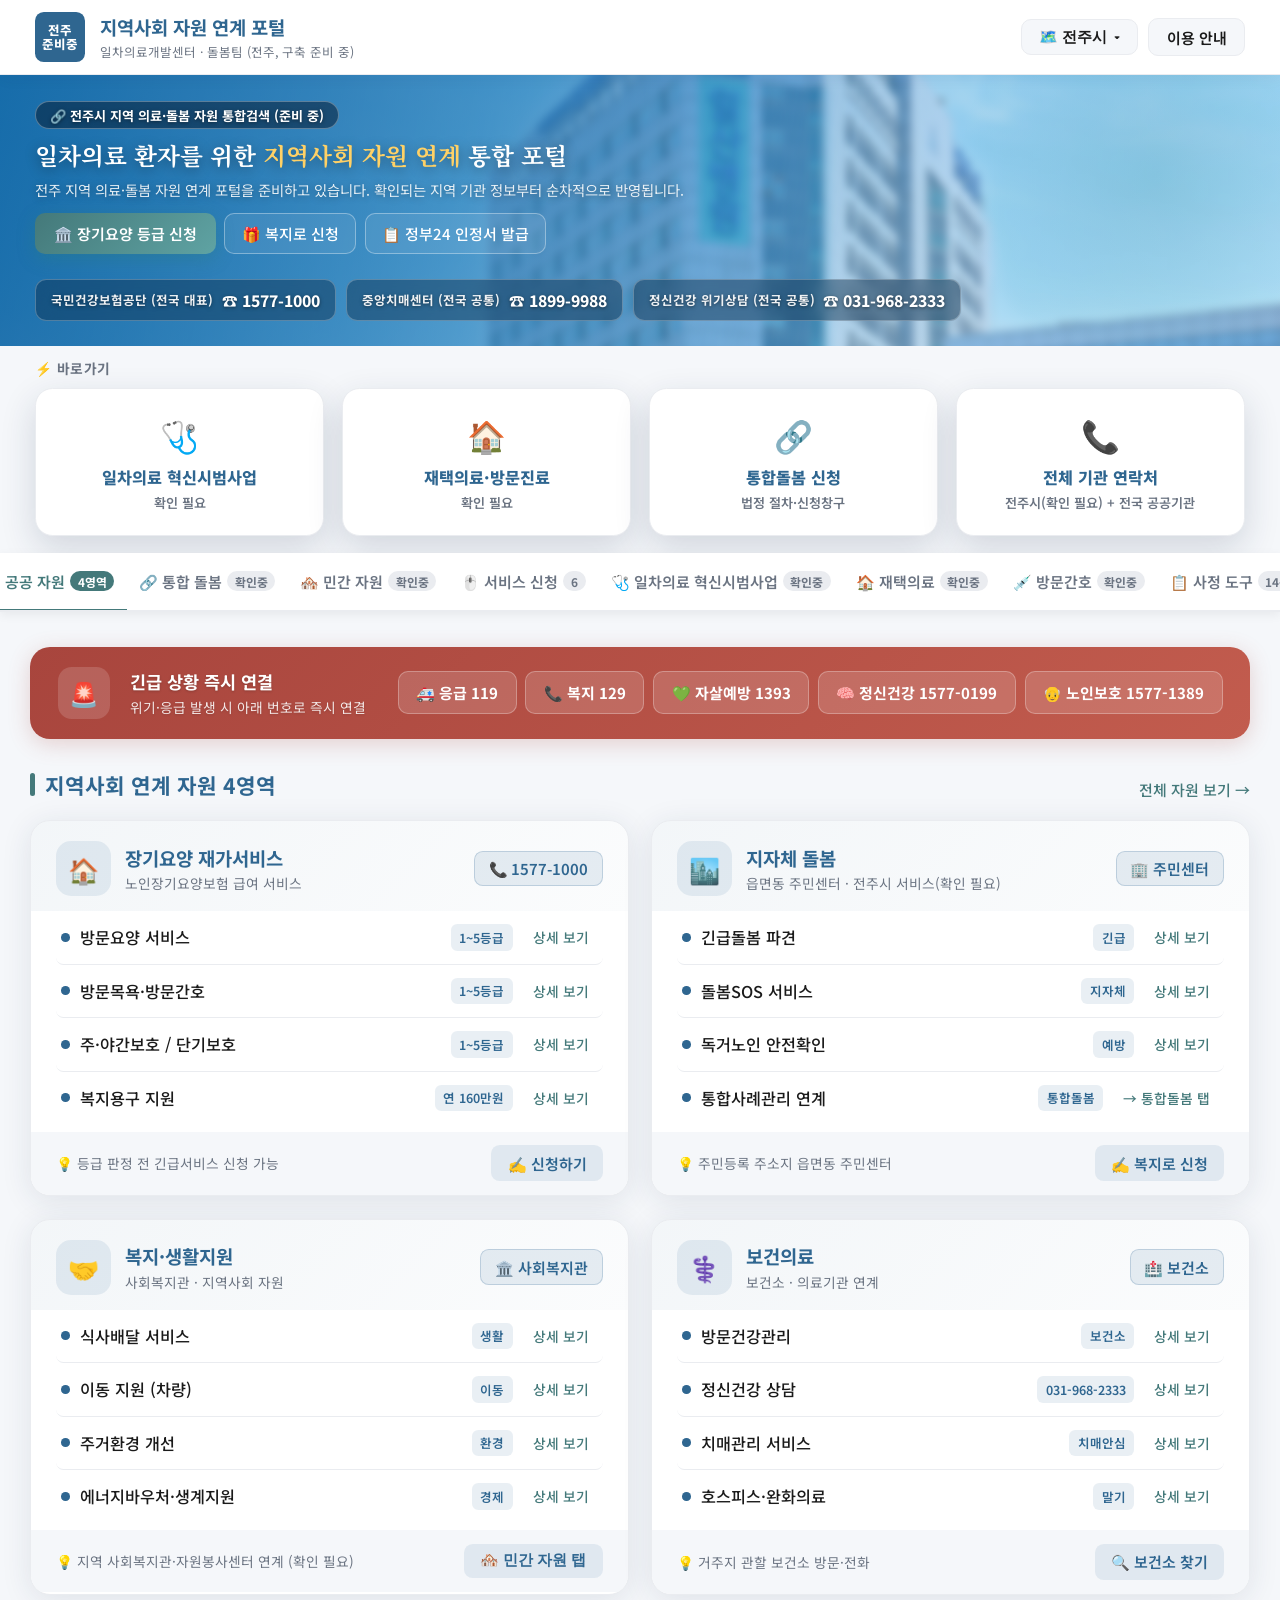
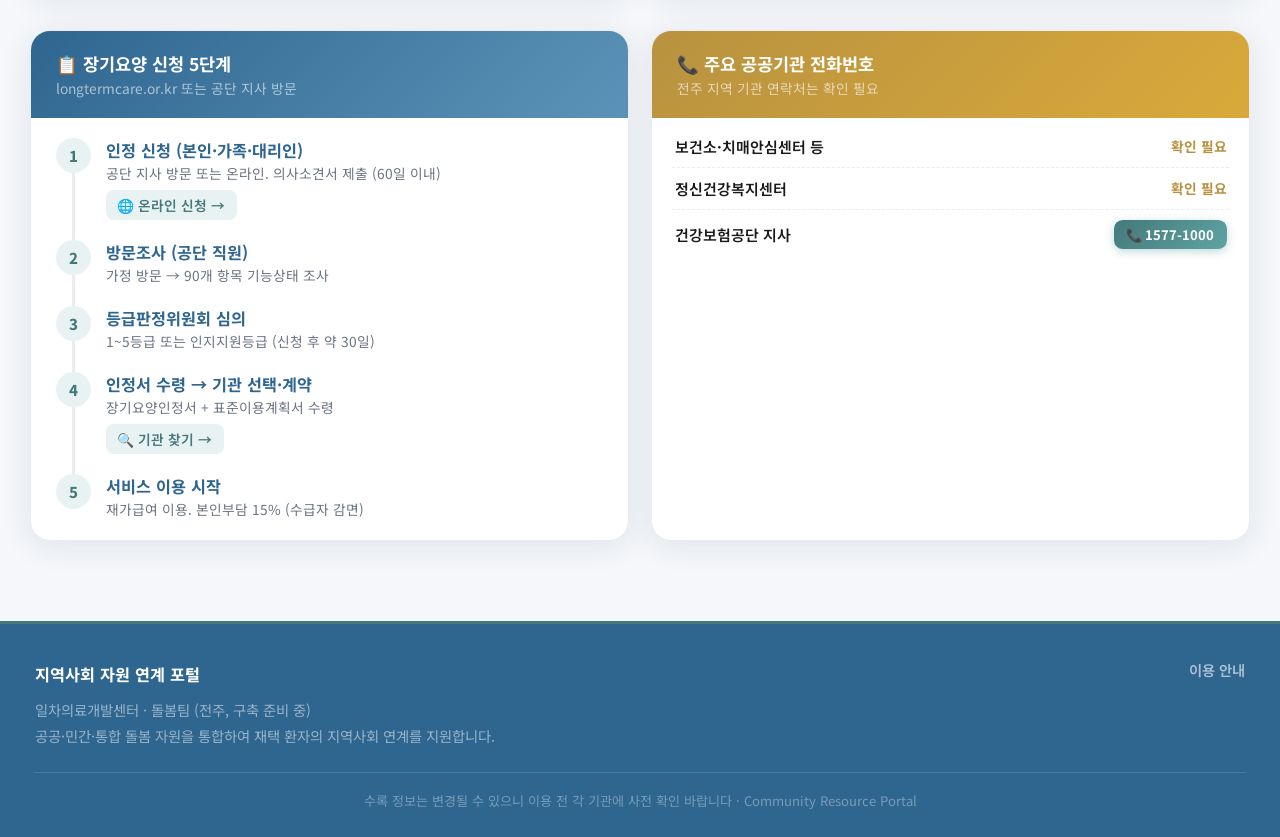
==== commit e8160ebe: "지역 선택 지도를 실제 행정구역 경계 지도로 교체 - 통계청(KOSTAT) 공개 행정구역 경계 데이터로 정확한 대한민국 지도 SVG 생성 - 기존 작은 드롭다운을 지도+지역목록 2" ====
--- a/jeonju/index.html
+++ b/jeonju/index.html
@@ -37,28 +37,46 @@
     </div>
   </div>
   <div class="header-right">
-    <div class="region-sel-wrap" style="position:relative;">
-      <button class="h-btn" id="regionSelBtn" onclick="toggleRegionPanel(event)" style="display:inline-flex;align-items:center;gap:5px;">🗺️ 전주시 <span id="regionCaret" style="font-size:9px;">▾</span></button>
-      <div id="regionPanel" class="region-panel" style="display:none;">
-        <div class="region-panel-hd">지역을 선택하세요</div>
-        <div class="region-panel-sub">전주시는 현재 구축 준비 중입니다 — 고양시는 실제 정보를 제공하고 있어요</div>
-        <div class="region-map">
-          <div class="region-pin" style="left:40%;top:17%;" onclick="pickRegion('고양시', true, '/')"><span class="region-dot"></span><span class="region-label">고양시</span></div>
-          <div class="region-pin" style="left:48%;top:23%;" onclick="pickRegion('서울 성북구', false)"><span class="region-dot"></span><span class="region-label">성북구</span></div>
-          <div class="region-pin" style="left:30%;top:25%;" onclick="pickRegion('인천 계양구', false)"><span class="region-dot"></span><span class="region-label">계양구</span></div>
-          <div class="region-pin active" style="left:46%;top:57%;" onclick="pickRegion('전북 전주시', false)"><span class="region-dot"></span><span class="region-label">전주시</span></div>
-          <div class="region-pin" style="left:34%;top:68%;" onclick="pickRegion('광주광역시 북구', false)"><span class="region-dot"></span><span class="region-label">광주 북구</span></div>
-          <div class="region-pin" style="left:16%;top:81%;" onclick="pickRegion('광주광역시 광산구', false)"><span class="region-dot"></span><span class="region-label">광산구</span></div>
-          <div class="region-pin" style="left:66%;top:80%;" onclick="pickRegion('부산 서구', false)"><span class="region-dot"></span><span class="region-label">부산 서구</span></div>
-          <div class="region-pin" style="left:26%;top:96%;" onclick="pickRegion('제주도', false)"><span class="region-dot"></span><span class="region-label">제주도</span></div>
-        </div>
-        <div id="regionToast" class="region-toast" style="display:none;"></div>
-        <div class="region-panel-note">● 활성 지역 &nbsp;&nbsp; ○ 준비 중 지역 — 추가되는 대로 순차 공개 예정입니다</div>
-      </div>
+    <div class="region-sel-wrap">
+      <button class="h-btn" id="regionSelBtn" onclick="toggleRegionPanel(event)" style="display:inline-flex;align-items:center;gap:5px;">🗺️ 전주시 <span style="font-size:9px;">▾</span></button>
     </div>
     <a class="h-btn" onclick="openModal('guide')">이용 안내</a>
   </div>
 </header>
+
+<div id="regionPanelOverlay" class="region-modal-overlay" onclick="closeRegionPanelOnBg(event)">
+  <div class="region-modal">
+    <div class="region-modal-hd">
+      <div><h3>🗺️ 지역을 선택하세요</h3><p>전주시는 현재 구축 준비 중입니다 — 고양시는 실제 정보를 제공하고 있어요</p></div>
+      <button class="region-modal-close" onclick="toggleRegionPanel()">✕</button>
+    </div>
+    <div class="region-modal-body">
+      <div class="region-modal-map-wrap">
+        <svg class="region-map-svg" viewBox="0 0 300 410" preserveAspectRatio="xMidYMid meet" aria-hidden="true"></svg>
+        <div class="region-pin" style="left:35.9%;top:18.3%;" onclick="pickRegion('고양시', true, '/')"><span class="region-dot"></span><span class="region-label">고양시</span></div>
+        <div class="region-pin" style="left:38.7%;top:19.5%;" onclick="pickRegion('서울 성북구', false)"><span class="region-dot"></span><span class="region-label">성북구</span></div>
+        <div class="region-pin" style="left:34.4%;top:20.4%;" onclick="pickRegion('인천 계양구', false)"><span class="region-dot"></span><span class="region-label">계양구</span></div>
+        <div class="region-pin active" style="left:40.7%;top:50.5%;" onclick="pickRegion('전북 전주시', false)"><span class="region-dot"></span><span class="region-label">전주시</span></div>
+        <div class="region-pin" style="left:37.1%;top:61.9%;" onclick="pickRegion('광주광역시 북구', false)"><span class="region-dot"></span><span class="region-label">광주 북구</span></div>
+        <div class="region-pin" style="left:35.3%;top:62.5%;" onclick="pickRegion('광주광역시 광산구', false)"><span class="region-dot"></span><span class="region-label">광산구</span></div>
+        <div class="region-pin" style="left:69.6%;top:63.2%;" onclick="pickRegion('부산 서구', false)"><span class="region-dot"></span><span class="region-label">부산 서구</span></div>
+        <div class="region-pin" style="left:31.2%;top:91.2%;" onclick="pickRegion('제주도', false)"><span class="region-dot"></span><span class="region-label">제주도</span></div>
+      </div>
+      <div class="region-modal-list">
+        <div class="region-list-row" onclick="pickRegion('고양시', true, '/')"><span class="region-list-name">📍 고양시</span><span class="region-list-badge ok">● 이용 중</span></div>
+        <div class="region-list-row" onclick="pickRegion('서울 성북구', false)"><span class="region-list-name">서울 성북구</span><span class="region-list-badge pending">○ 준비 중</span></div>
+        <div class="region-list-row" onclick="pickRegion('인천 계양구', false)"><span class="region-list-name">인천 계양구</span><span class="region-list-badge pending">○ 준비 중</span></div>
+        <div class="region-list-row active" onclick="pickRegion('전북 전주시', false)"><span class="region-list-name">전북 전주시</span><span class="region-list-badge pending">○ 준비 중 (틀 구축됨)</span></div>
+        <div class="region-list-row" onclick="pickRegion('광주광역시 북구', false)"><span class="region-list-name">광주광역시 북구</span><span class="region-list-badge pending">○ 준비 중</span></div>
+        <div class="region-list-row" onclick="pickRegion('광주광역시 광산구', false)"><span class="region-list-name">광주광역시 광산구</span><span class="region-list-badge pending">○ 준비 중</span></div>
+        <div class="region-list-row" onclick="pickRegion('부산 서구', false)"><span class="region-list-name">부산 서구</span><span class="region-list-badge pending">○ 준비 중</span></div>
+        <div class="region-list-row" onclick="pickRegion('제주도', false)"><span class="region-list-name">제주도</span><span class="region-list-badge pending">○ 준비 중</span></div>
+      </div>
+    </div>
+    <div id="regionToast" class="region-toast" style="display:none;"></div>
+    <div class="region-panel-note">● 활성 지역 &nbsp;&nbsp; ○ 준비 중 지역 — 추가되는 대로 순차 공개 예정입니다</div>
+  </div>
+</div>
 
 <!-- ──────── HERO ──────── -->
 <div class="hero">
--- a/shared.css
+++ b/shared.css
@@ -24,19 +24,38 @@
 .h-badge:hover{background:rgba(13,108,176,.16);}
 .h-btn{background:var(--gray-100);border:1px solid var(--gray-200);color:var(--text);font-size:12px;font-weight:600;padding:6px 14px;border-radius:8px;cursor:pointer;text-decoration:none;transition:.2s;}
 .h-btn:hover{background:var(--gray-200);}
-.region-panel{position:absolute;top:calc(100% + 8px);left:0;width:300px;background:white;border:1.5px solid var(--gray-200);border-radius:14px;box-shadow:0 14px 40px rgba(20,30,45,.18);padding:16px;z-index:200;}
-.region-panel-hd{font-size:12.5px;font-weight:800;color:var(--navy);margin-bottom:2px;}
-.region-panel-sub{font-size:10.5px;color:var(--gray-400);margin-bottom:12px;}
-.region-map{position:relative;width:100%;height:250px;background-color:#f6f8fb;background-image:radial-gradient(circle,#dbe6ef 1px,transparent 1px);background-size:16px 16px;border-radius:10px;border:1px solid var(--gray-200);overflow:hidden;}
+.region-modal-overlay{display:none;position:fixed;inset:0;background:rgba(20,30,45,.55);z-index:300;align-items:center;justify-content:center;padding:20px;}
+.region-modal-overlay.open{display:flex;}
+.region-modal{background:white;border-radius:18px;width:100%;max-width:920px;max-height:90vh;overflow-y:auto;box-shadow:0 24px 80px rgba(0,0,0,.3);}
+.region-modal-hd{display:flex;align-items:flex-start;justify-content:space-between;gap:12px;padding:20px 24px 12px;}
+.region-modal-hd h3{font-size:15px;font-weight:800;color:var(--navy);margin-bottom:4px;}
+.region-modal-hd p{font-size:11.5px;color:var(--gray-400);}
+.region-modal-close{background:var(--gray-100);border:none;width:30px;height:30px;border-radius:8px;font-size:14px;cursor:pointer;color:var(--gray-400);flex-shrink:0;}
+.region-modal-body{display:flex;gap:20px;padding:4px 24px 20px;flex-wrap:wrap;}
+.region-modal-map-wrap{position:relative;flex:0 0 320px;max-width:100%;background:#f6f8fb;border-radius:12px;border:1px solid var(--gray-200);overflow:hidden;aspect-ratio:300/410;}
+.region-map-svg{position:absolute;inset:0;width:100%;height:100%;}
+.kr-province{fill:#dbe6ef;stroke:#b9cada;stroke-width:0.6;}
 .region-pin{position:absolute;transform:translate(-50%,-50%);display:flex;flex-direction:column;align-items:center;gap:2px;cursor:pointer;z-index:1;}
 .region-dot{display:block;width:10px;height:10px;border-radius:50%;background:#c3cad2;border:2px solid white;box-shadow:0 2px 5px rgba(0,0,0,.15);}
 .region-pin.active .region-dot{width:14px;height:14px;background:var(--teal);}
-.region-label{font-size:9px;font-weight:700;color:var(--gray-400);background:rgba(255,255,255,.8);padding:1px 4px;border-radius:4px;white-space:nowrap;}
-.region-pin.active .region-label{color:var(--navy);background:white;}
-.region-toast{margin-top:10px;padding:8px 10px;border-radius:8px;font-size:11px;font-weight:700;line-height:1.5;}
+.region-label{display:none;position:absolute;top:100%;left:50%;transform:translateX(-50%);margin-top:2px;font-size:9px;font-weight:700;color:var(--navy);background:white;padding:2px 6px;border-radius:4px;white-space:nowrap;box-shadow:0 2px 6px rgba(0,0,0,.18);z-index:2;}
+.region-pin:hover .region-label,.region-pin.active .region-label{display:block;}
+.region-modal-list{flex:1 1 320px;min-width:260px;display:flex;flex-direction:column;gap:8px;max-height:420px;overflow-y:auto;}
+.region-list-row{display:flex;align-items:center;justify-content:space-between;gap:10px;padding:10px 14px;border:1px solid var(--gray-200);border-radius:10px;cursor:pointer;transition:.15s;}
+.region-list-row:hover{border-color:var(--teal);background:rgba(42,127,127,.04);}
+.region-list-row.active{border-color:var(--teal);background:rgba(42,127,127,.07);}
+.region-list-name{font-size:12.5px;font-weight:700;color:var(--navy);}
+.region-list-badge{font-size:10px;font-weight:700;padding:3px 9px;border-radius:20px;white-space:nowrap;}
+.region-list-badge.ok{background:rgba(45,122,79,.1);color:#2d7a4f;}
+.region-list-badge.pending{background:rgba(200,146,26,.12);color:#8a5a12;}
+.region-toast{margin:0 24px 16px;padding:10px 14px;border-radius:9px;font-size:11.5px;font-weight:700;line-height:1.5;}
 .region-toast.ok{background:rgba(45,122,79,.08);border:1px solid rgba(45,122,79,.3);color:#2d7a4f;}
 .region-toast.pending{background:rgba(200,146,26,.1);border:1px solid rgba(200,146,26,.35);color:#8a5a12;}
-.region-panel-note{margin-top:10px;font-size:9.5px;color:var(--gray-400);line-height:1.5;}
+.region-panel-note{margin:0 24px 20px;font-size:10px;color:var(--gray-400);line-height:1.5;}
+@media (max-width:640px){
+  .region-modal-body{flex-direction:column;}
+  .region-modal-map-wrap{flex:none;width:100%;}
+}
 
 /* ── HERO ── */
 .hero{position:relative;overflow:hidden;padding:18px 28px 20px;background:linear-gradient(120deg,var(--navy) 0%,var(--navy-light) 55%,#6ab6e8 100%);}
